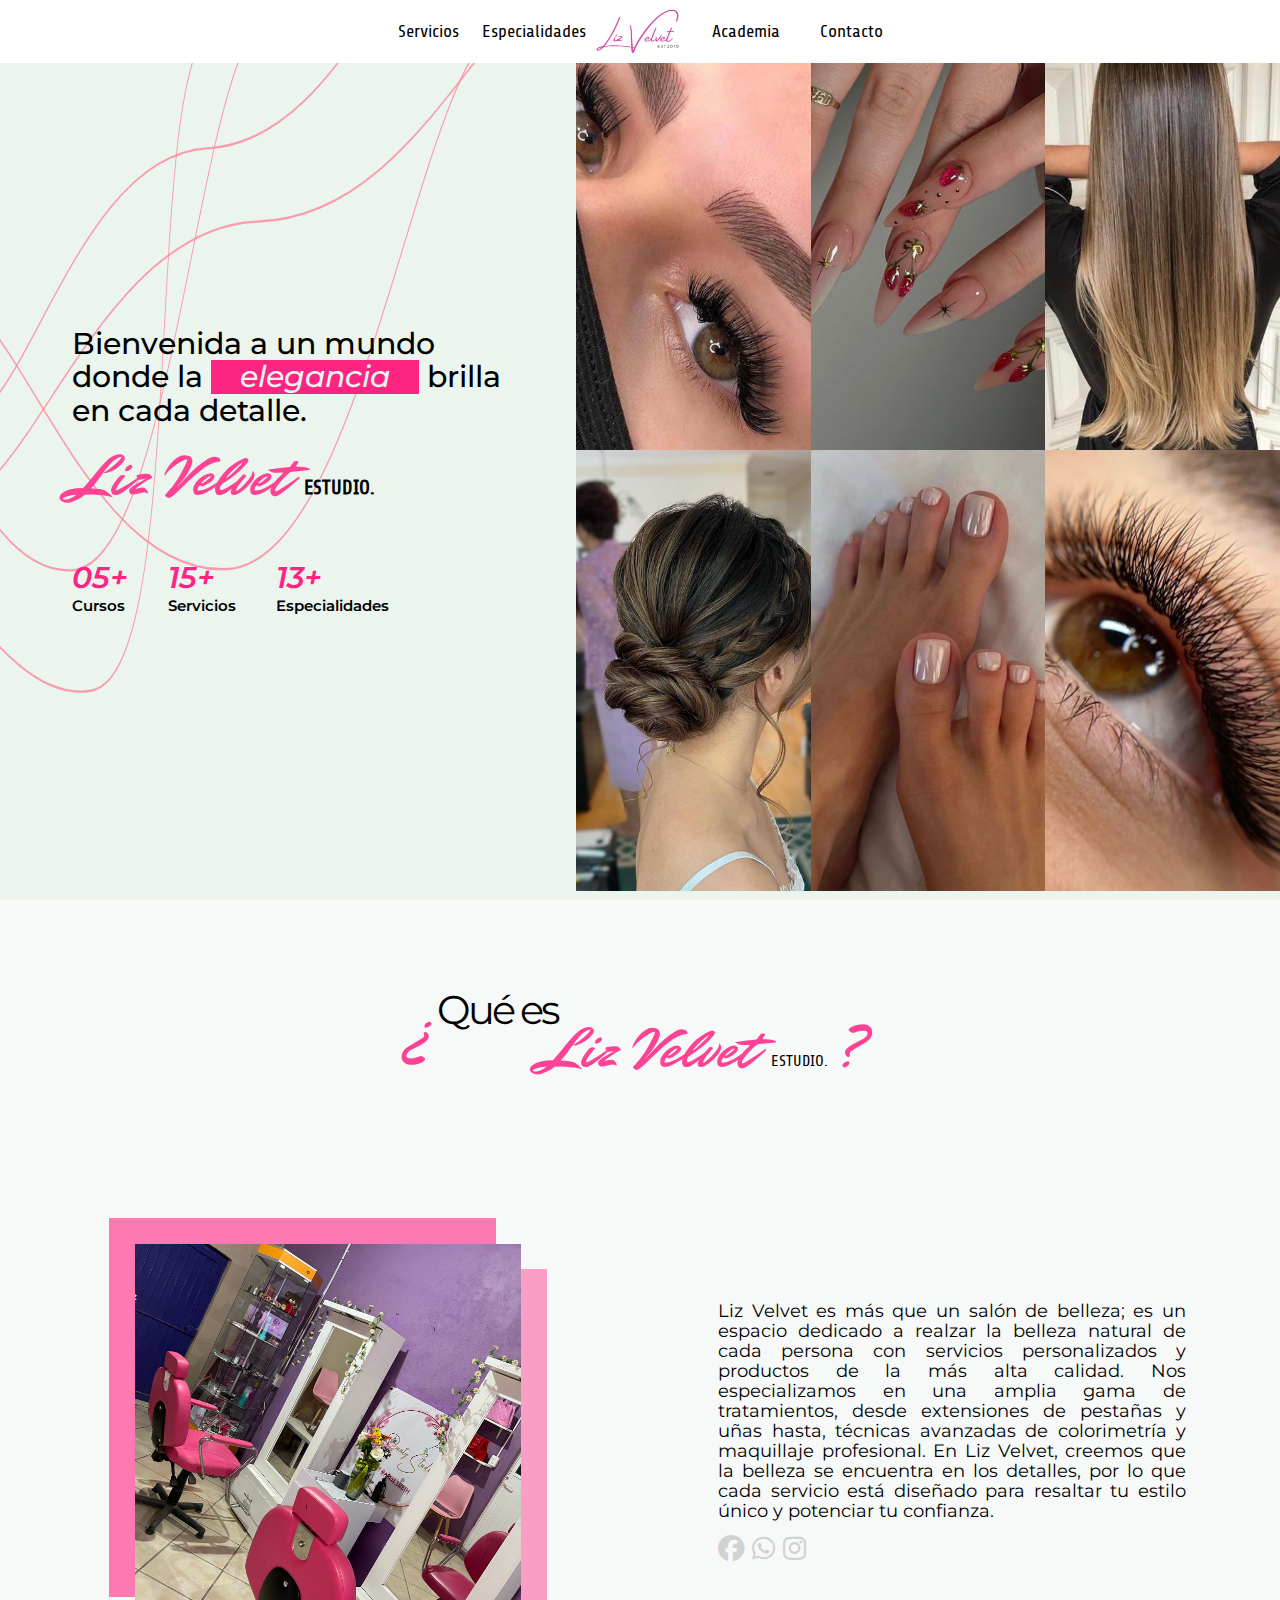
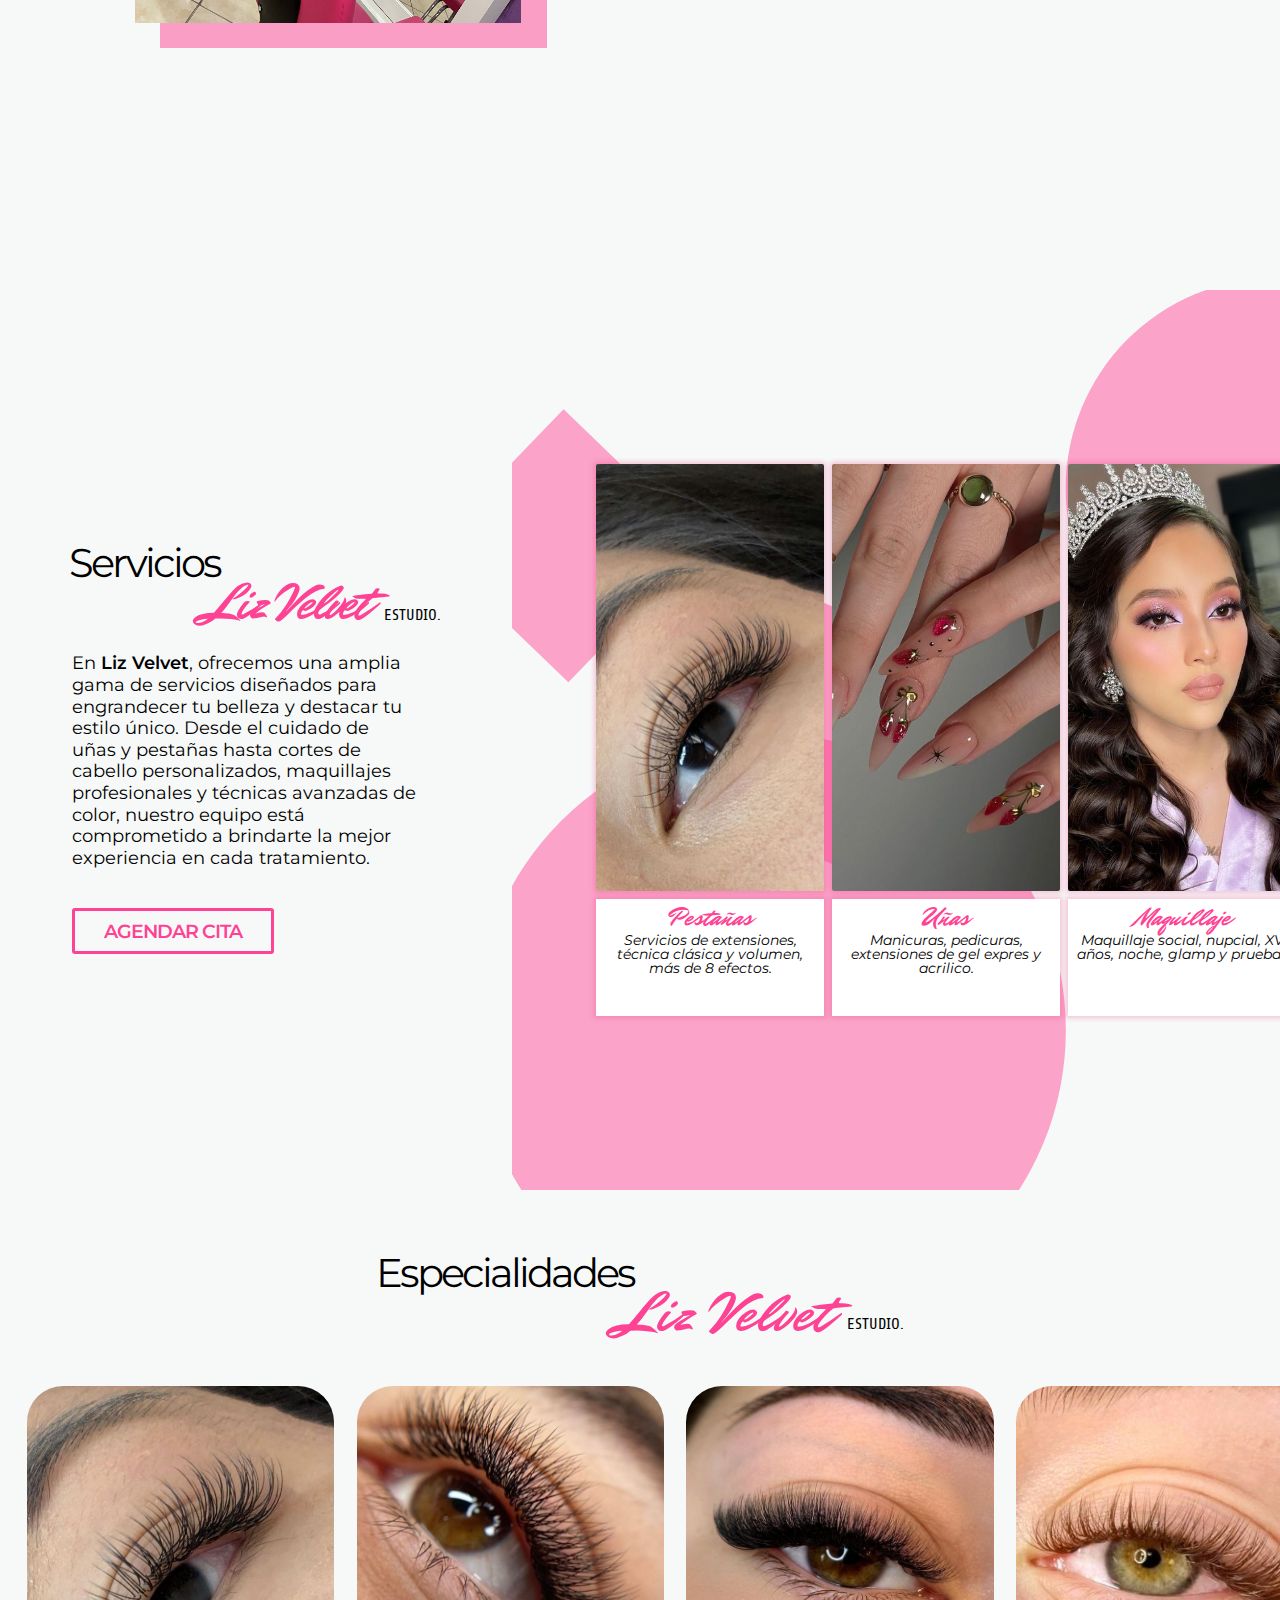
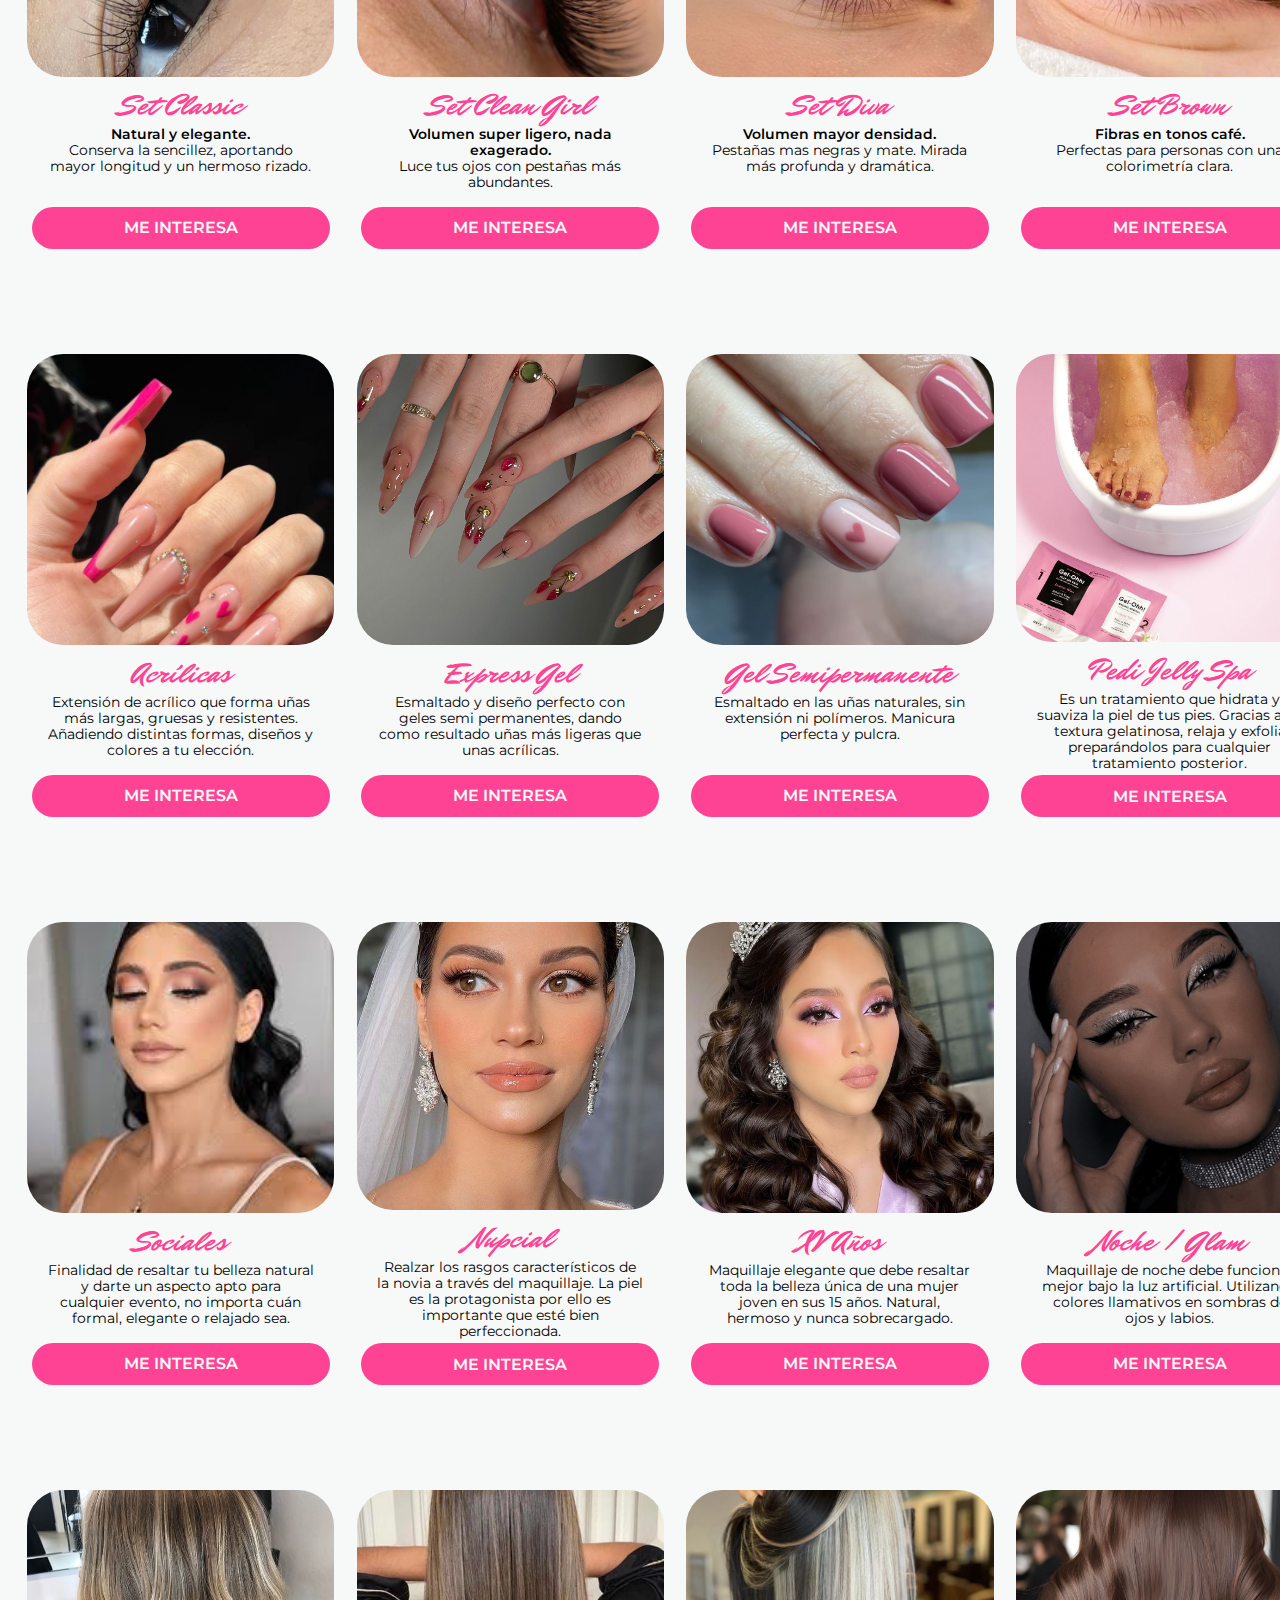
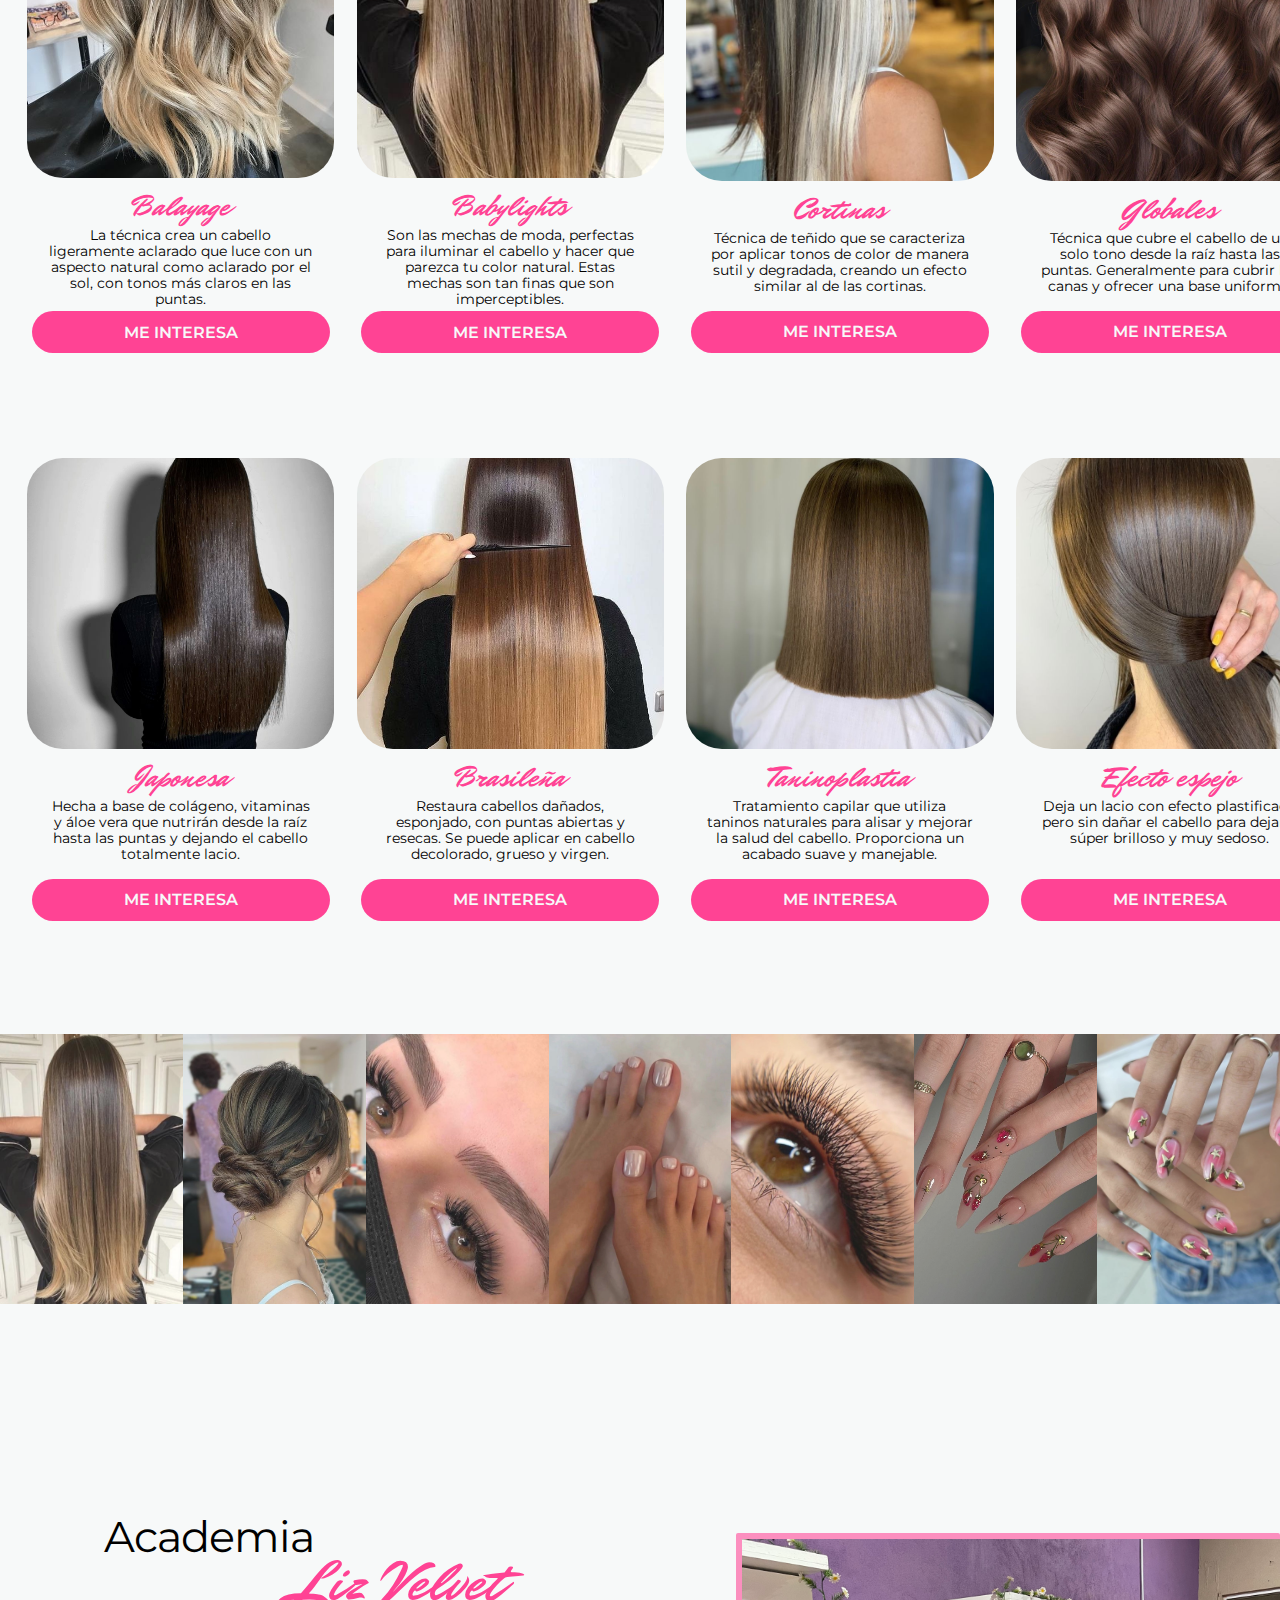
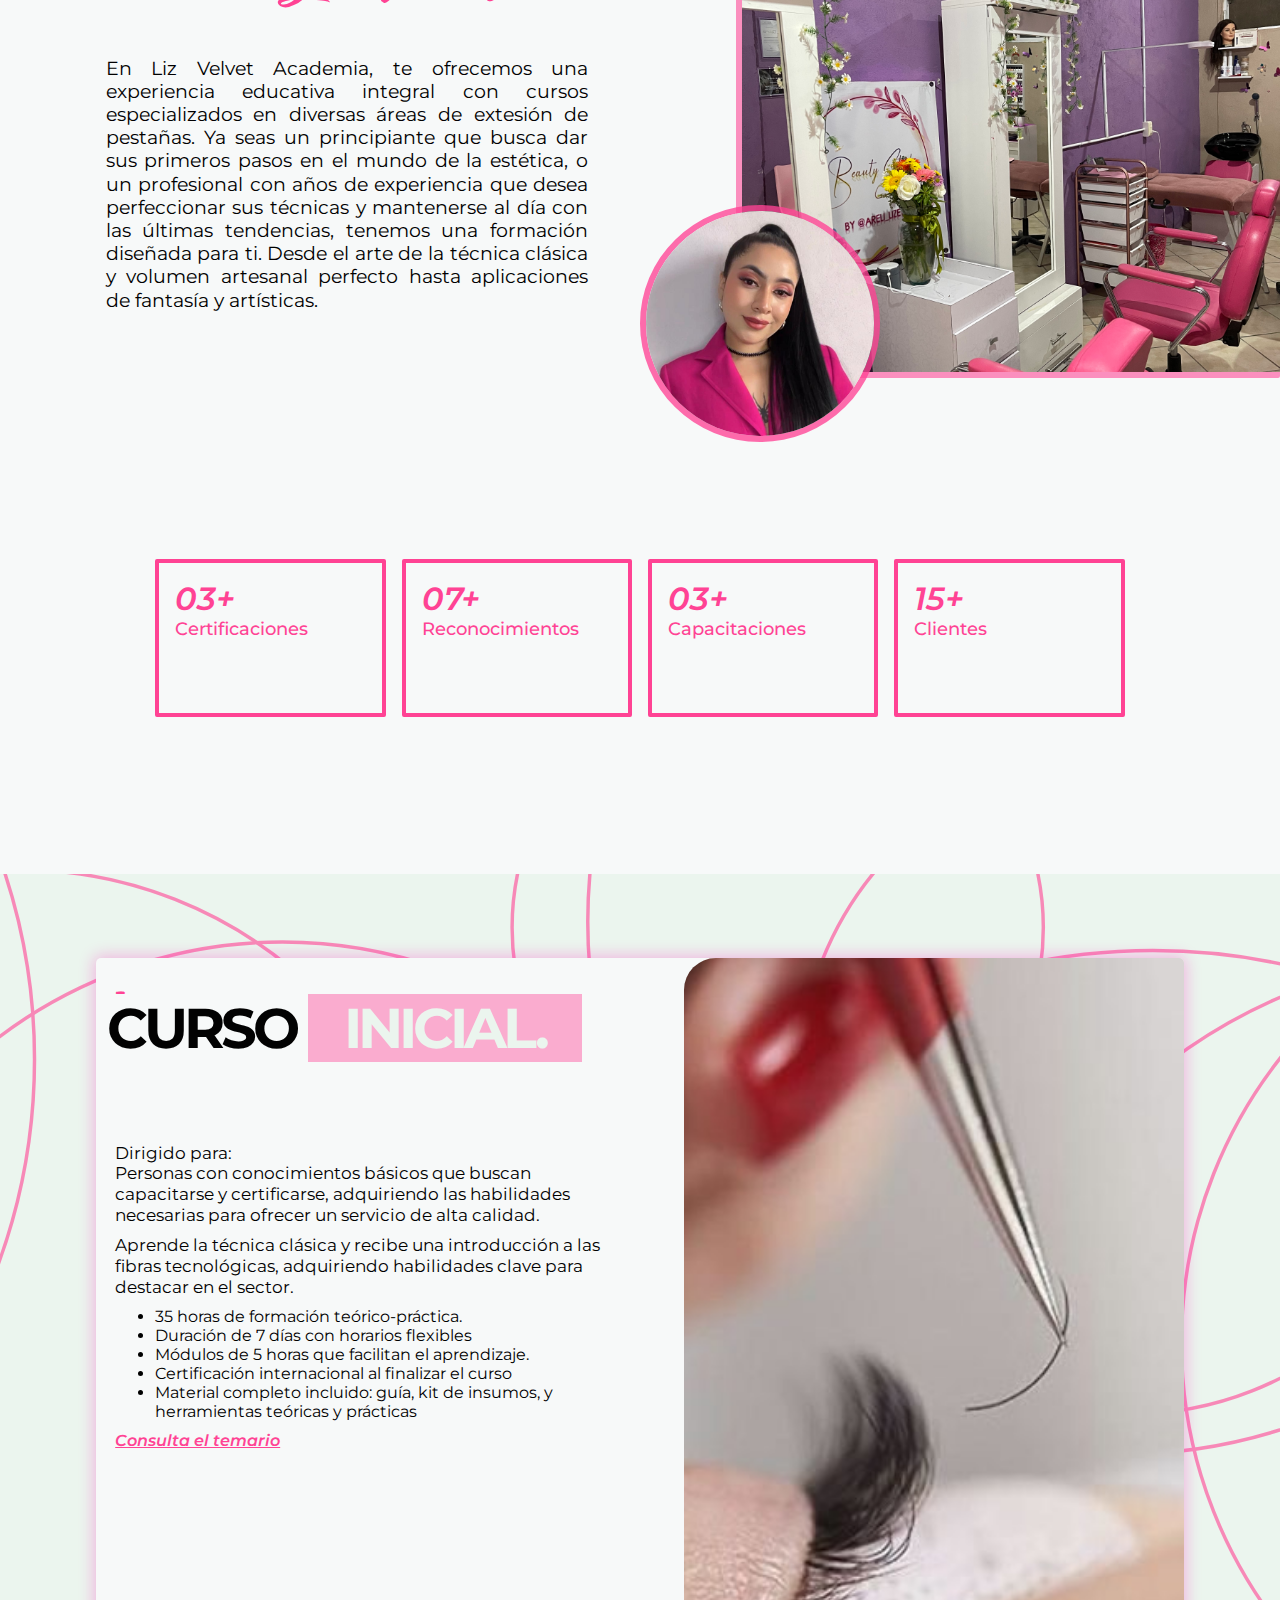
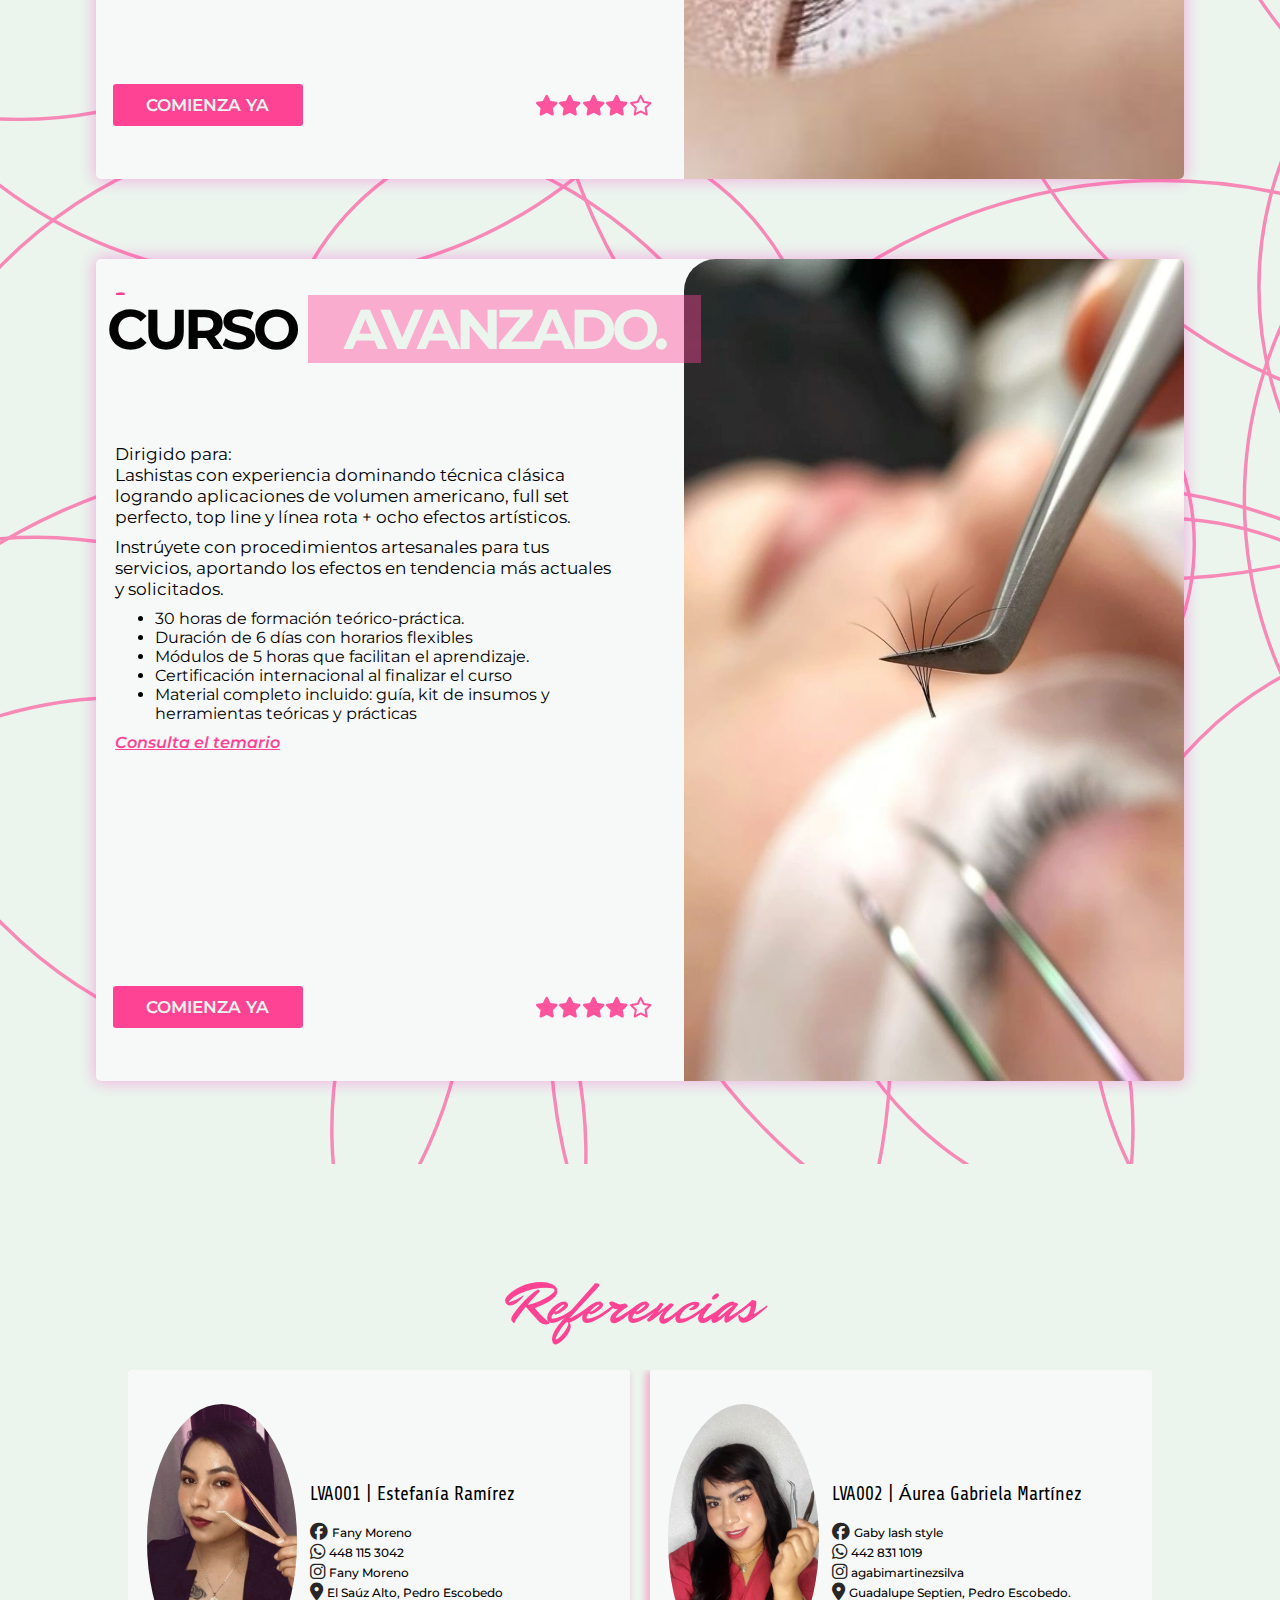
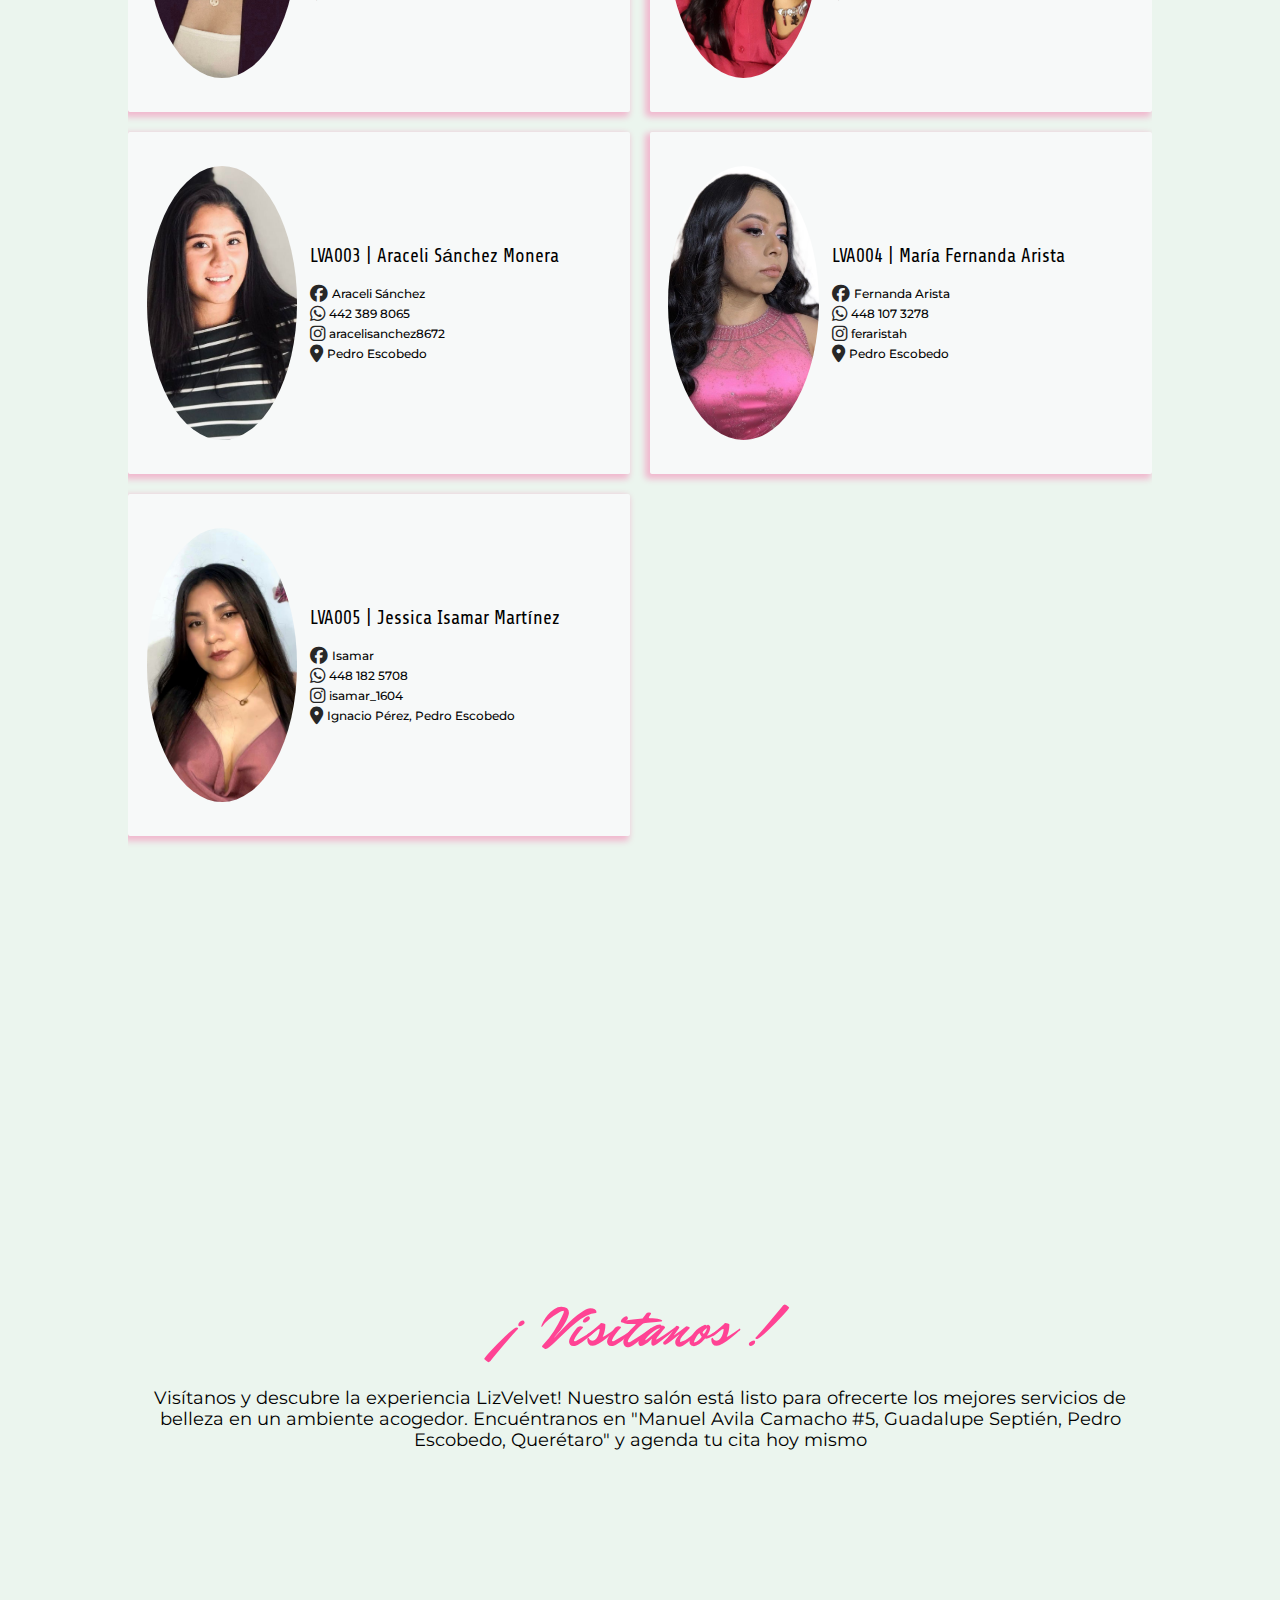
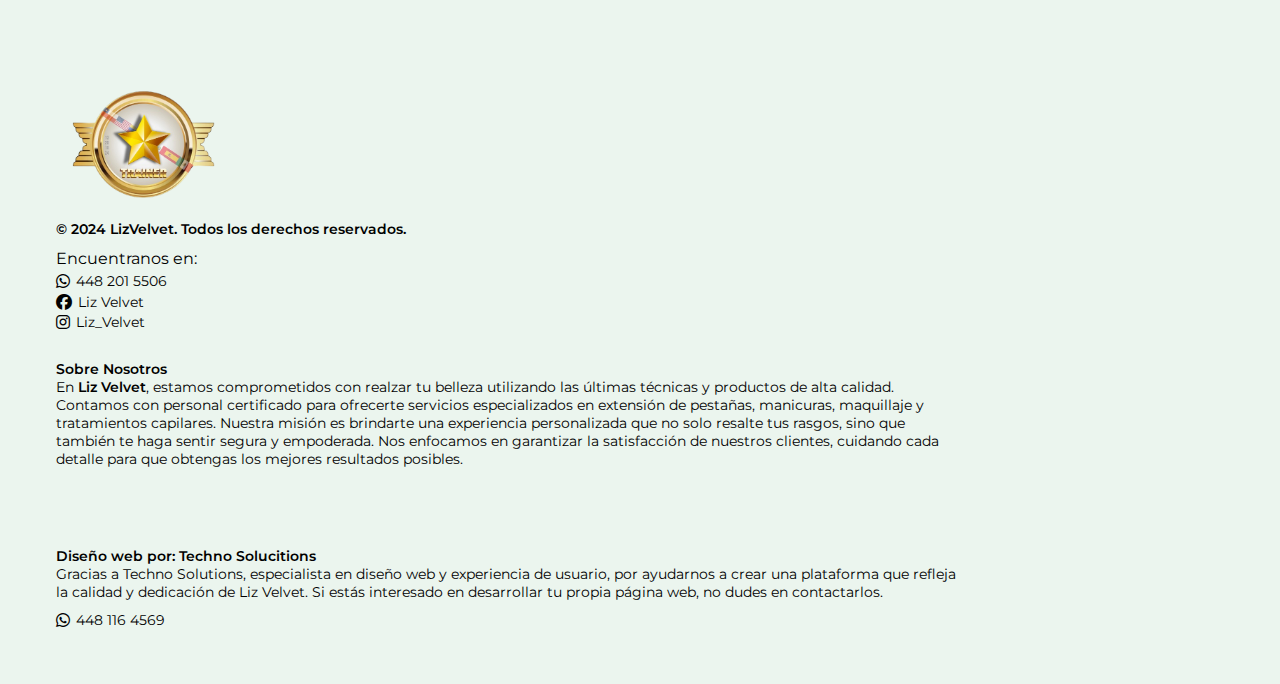
==== index1.html @ 0122f0c1 "Pagina de construcción" ====
<!DOCTYPE html>
<html lang="en">

<head>
    <meta charset="UTF-8" />
    <meta http-equiv="X-UA-Compatible" content="IE=edge" />
    <meta name="viewport" content="width=device-width, initial-scale=1.0" />

    <title>LizVelvet</title>

    <!-- Imports CSS-->
    <link rel="stylesheet" href="/styles/style.css" />
    <link rel="stylesheet" href="/styles/inicio.css" />
    <link rel="stylesheet" href="/styles/nosotros.css" />
    <link rel="stylesheet" href="/styles/services.css" />
    <link rel="stylesheet" href="/styles/especialidades.css" />
    <link rel="stylesheet" href="/styles/break.css" />
    <link rel="stylesheet" href="/styles/miademica.css" />
    <link rel="stylesheet" href="/styles/referencias.css" />
    <link rel="stylesheet" href="/styles/Visitanos.css" />
    <link rel="stylesheet" href="/styles/cursos.css" />

    <link rel="stylesheet" href="https://cdnjs.cloudflare.com/ajax/libs/font-awesome/6.2.0/css/all.min.css" />
    <script defer src="animaciones.js"></script>
</head>

<body>
    <header>
        <nav class="navegation">
            <ul class="navbar">
                <li class="link"><a href="#Servicios">Servicios</a></li>
                <li class="link"><a href="#Especialidades">Especialidades</a></li>
                <li class="">
                    <a href="#Lizvelvet"><img src="/img/general/logo.png" alt="Logotipo LizVelvet" /></a>
                </li>
                <li class="link"><a href="#Academia">Academia</a></li>
                <li class="link"><a href="#Contacto">Contacto</a></li>
            </ul>
        </nav>

        <nav id="targetMobile" class="mobile">
            <ul class="navbar-mobile">
                <li class="link-movil"><a onclick="toggleOpacityOff()" href="#Lizvelvet">Inicio</a></li>
                <li class="link-movil"><a onclick="toggleOpacityOff()" href="#Servicios">Servicios</a></li>
                <li class="link-movil"><a onclick="toggleOpacityOff()" href="#Especialidades">Especialidades</a></li>
                <li class="link-movil"><a onclick="toggleOpacityOff()" href="#Academia">Academia</a></li>
                <li class="link-movil"><a onclick="toggleOpacityOff()" href="#Contacto">Contacto</a></li>
            </ul>
        </nav>
    </header>
    <main>
        <section id="Lizvelvet" class="home">
            <div id="triggerMenuMobile" class="mobile-menu" onclick="toggleOpacity()">
                <i class="fa-solid fa-ellipsis-vertical"></i>
            </div>

            <div class="presentation">
                <div class="text arriba">
                    <h2>
                        Bienvenida a un mundo donde la
                        <div class="wordchange">elegancia</div>
                        brilla en cada detalle.
                    </h2>
                </div>
                <div class="logo medio">
                    <h1><span>Liz Velvet</span> ESTUDIO.</h 1>
                </div>
                <div class="info abajo">
                    <div class="arriba">
                        <p>05+</p>
                        Cursos
                    </div>
                    <div class="medio">
                        <p>15+</p>
                        Servicios
                    </div>
                    <div class="abajo">
                        <p>13+</p>
                        Especialidades
                    </div>
                </div>

                <img class="svghome no-select" src="/svg/curvehome.svg" />
            </div>
            <div class="collageimg">
                <div class="carr">
                    <div>
                        <img src="/img/Inicio/img3.jpg" alt="img collage" />
                    </div>
                    <div>
                        <img src="/img/Inicio/Uñas Xpress Gel.JPG" alt="img collage" />
                    </div>
                    <div>
                        <img src="/img/Inicio/Color. Babylights.JPG" alt="img collage" />
                    </div>
                    <div>
                        <img src="/img/Inicio/img2.jpg" alt="img collage" />
                    </div>
                    <div>
                        <img src="/img/Inicio/Pedicura.JPG" alt="img collage" />
                    </div>
                    <div>
                        <img src="/img/Inicio/Pestañas Set Clean G.PNG" alt="img collage" />
                    </div>
                </div>
            </div>
        </section>
        <section class="nosotros">
            <div class="title">
                <span class="question">¿</span>
                <span class="whatis">Qué es</span>
                <span class="liz">Liz Velvet</span>
                <span class="studio">ESTUDIO.</span>
                <span class="question2">?</span>
            </div>
            <div class="weinfo">
                <div class="infofoto">
                    <div class="fil">
                        <img src="/img/Inicio/IMG_6031.jpg" alt="Liz Velvet instalaciones" />
                        <div class="fil_1"></div>
                        <div class="fil_2"></div>
                    </div>
                </div>
                <div class="infodes">
                    <p>
                        Liz Velvet es más que un salón de belleza; es un espacio dedicado
                        a realzar la belleza natural de cada persona con servicios
                        personalizados y productos de la más alta calidad. Nos
                        especializamos en una amplia gama de tratamientos, desde
                        extensiones de pestañas y uñas hasta, técnicas avanzadas de
                        colorimetría y maquillaje profesional. En Liz Velvet, creemos que
                        la belleza se encuentra en los detalles, por lo que cada servicio
                        está diseñado para resaltar tu estilo único y potenciar tu
                        confianza.
                    </p>
                    <div class="redes">
                        <a target="_blank"
                            href="https://www.facebook.com/profile.php?id=100088080974062&mibextid=LQQJ4d"
                            title="Ir a perfil de Facebook"><i class="fa-brands fa-facebook"></i></a>
                        <a target="_blank" href="https://wa.me/+524482015506" title="Ir a perfil WhatsApp"><i
                                class="fa-brands fa-whatsapp"></i></a>
                        <a target="_blank"
                            href="https://www.instagram.com/liz_velvet?utm_source=ig_web_button_share_sheet&igsh=ZDNlZDc0MzIxNw=="
                            title="Ir a perfil de Instagram"><i class="fa-brands fa-instagram"></i></a>
                    </div>
                </div>
            </div>
        </section>

        <section id="Servicios" class="services">
            <div class="container-info">
                <div class="title">
                    <span class="whatis">Servicios</span>
                    <span class="liz">Liz Velvet</span>
                    <span class="studio">ESTUDIO.</span>
                </div>
                <div class="info">
                    En <span>Liz Velvet</span>, ofrecemos una amplia gama de servicios
                    diseñados para engrandecer tu belleza y destacar tu estilo único.
                    Desde el cuidado de uñas y pestañas hasta cortes de cabello
                    personalizados, maquillajes profesionales y técnicas avanzadas de
                    color, nuestro equipo está comprometido a brindarte la mejor
                    experiencia en cada tratamiento.
                </div>
                <div class="button">
                    <div id="whatsappLink"><a>AGENDAR CITA</a></div>
                </div>
            </div>
            <div class="container-carrusel">
                <div class="carousel-slider">
                    <div class="card">
                        <div class="card-img">
                            <img src="/img/servicios/Pestañas Set Classic .JPG" alt="Servicio de Pestañas" />
                        </div>
                        <div class="card-des">
                            <h2>Pestañas</h2>
                            <p>
                                Servicios de extensiones, técnica clásica y volumen, más de 8
                                efectos.
                            </p>
                        </div>
                    </div>
                    <div class="card">
                        <div class="card-img">
                            <img src="/img/servicios/Uñas Xpress Gel.JPG" alt="Servicios de Uñas" />
                        </div>
                        <div class="card-des">
                            <h2>Uñas</h2>
                            <p>
                                Manicuras, pedicuras, extensiones de gel expres y acrilico.
                            </p>
                        </div>
                    </div>
                    <div class="card">
                        <div class="card-img">
                            <img src="/img//servicios/Maquillaje XV años.JPG" alt="Servicio de Maquillaje" />
                        </div>
                        <div class="card-des">
                            <h2>Maquillaje</h2>
                            <p>
                                Maquillaje social, nupcial, XV años, noche, glamp y pruebas
                            </p>
                        </div>
                    </div>
                    <div class="card">
                        <div class="card-img">
                            <img src="/img/servicios/img23.jpg" alt="Servicio de Peinado" />
                        </div>
                        <div class="card-des">
                            <h2>Peinado</h2>
                            <p>Peinados para bodas, eventos especiales o día a día.</p>
                        </div>
                    </div>
                    <div class="card">
                        <div class="card-img">
                            <img src="/img/servicios/Color. Balayage.JPG" alt="Servicio de Colorimetria" />
                        </div>
                        <div class="card-des">
                            <h2>Colorimetria</h2>
                            <p>
                                Servicios de tintes, balayage, babylights y corrección de
                                color, etc.
                            </p>
                        </div>
                    </div>
                    <div class="card">
                        <div class="card-img">
                            <img src="/img/servicios/img25.jpg" alt="Servicio de Cortes" />
                        </div>
                        <div class="card-des">
                            <h2>Cortes</h2>
                            <p>Servicios de cortes para hombres y mujeres.</p>
                        </div>
                    </div>
                    <div class="card">
                        <div class="card-img">
                            <img src="/img/servicios/Keratina Taninoplastia.JPG" alt="Servicio de Taninoplastia" />
                        </div>
                        <div class="card-des">
                            <h2>Keratinas</h2>
                            <p>
                                Tratamientos capilares, japonesa, brasieña, efecto espejo y
                                taninoplastia.
                            </p>
                        </div>
                    </div>
                    <div class="card">
                        <div class="card-img">
                            <img src="/img/servicios/epilacion.jpeg" alt="Servicio de Epilación" />
                        </div>
                        <div class="card-des">
                            <h2>Epelicación</h2>
                            <p>
                                Cera caliente, piernas, brazos, cejas, bozo, axilas, abdomen.
                            </p>
                        </div>
                    </div>
                    <div class="card">
                        <div class="card-img">
                            <img src="/img/servicios/Maquillaje prueba.JPG" alt="Otros servicios" />
                        </div>
                        <div class="card-des">
                            <h2>Otros Servicios</h2>
                            <p>Pregunta por tu servicio sin compromiso.</p>
                        </div>
                    </div>
                    <div class="card">
                        <div class="card-img">
                            <img src="/img/servicios/Pestañas Set Classic .JPG" alt="Servicio de Pestañas" />
                        </div>
                        <div class="card-des">
                            <h2>Pestañas</h2>
                            <p>
                                Servicios de extensiones, tecnica clasica y volumen, mas de 8
                                efectos.
                            </p>
                        </div>
                    </div>
                    <div class="card">
                        <div class="card-img">
                            <img src="/img/servicios/Uñas Xpress Gel.JPG" alt="Servicios de Uñas" />
                        </div>
                        <div class="card-des">
                            <h2>Uñas</h2>
                            <p>
                                Manicuras, pedicuras, extensiones de gel expres y acrilico.
                            </p>
                        </div>
                    </div>
                    <div class="card">
                        <div class="card-img">
                            <img src="/img//servicios/Maquillaje XV años.JPG" alt="Servicio de Maquillaje" />
                        </div>
                        <div class="card-des">
                            <h2>Maquillaje</h2>
                            <p>
                                Maquillaje social, nupcial, XV años, noche, glamp y pruebas
                            </p>
                        </div>
                    </div>
                    <div class="card">
                        <div class="card-img">
                            <img src="/img/servicios/img23.jpg" alt="Servicio de Peinado" />
                        </div>
                        <div class="card-des">
                            <h2>Peinado</h2>
                            <p>Peinados para bodas, eventos especiales o día a día.</p>
                        </div>
                    </div>
                    <div class="card">
                        <div class="card-img">
                            <img src="/img/servicios/Color. Balayage.JPG" alt="Servicio de Colorimetria" />
                        </div>
                        <div class="card-des">
                            <h2>Colorimetria</h2>
                            <p>
                                Servicios de tintes, balayage, babylights y corrección de
                                color, etc.
                            </p>
                        </div>
                    </div>
                    <div class="card">
                        <div class="card-img">
                            <img src="/img/servicios/img25.jpg" alt="Servicio de Cortes" />
                        </div>
                        <div class="card-des">
                            <h2>Cortes</h2>
                            <p>Servicios de cortes para hombres y mujeres.</p>
                        </div>
                    </div>
                    <div class="card">
                        <div class="card-img">
                            <img src="/img/servicios/Keratina Taninoplastia.JPG" alt="Servicio de Taninoplastia" />
                        </div>
                        <div class="card-des">
                            <h2>Keratinas</h2>
                            <p>
                                Tratamientos capilares, japonesa, brasieña, efecto espejo y
                                taninoplastia.
                            </p>
                        </div>
                    </div>
                    <div class="card">
                        <div class="card-img">
                            <img src="/img/servicios/epilacion.jpeg" alt="Servicio de Epilación" />
                        </div>
                        <div class="card-des">
                            <h2>Epelicación</h2>
                            <p>
                                Cera caliente, piernas, brazos, cejas, bozo, axilas, abdomen.
                            </p>
                        </div>
                    </div>

                </div>
                <div class="backsvg">
                    <img src="/svg/svgservices.svg" alt="None" />
                </div>
            </div>
        </section>
        <section id="Especialidades" class="especialidades">
            <div class="title">
                <span class="whatis">Especialidades</span>
                <span class="liz">Liz Velvet</span>
                <span class="studio">ESTUDIO.</span>
            </div>
            <div class="container-especialidades no-select ">
                <div class="slider-especialidades">
                    <div class="card-especialidades cards-pestañas">
                        <div class="especialidades-img">
                            <img src="/img/especialidades/Pestañas Set Classic .JPG" alt="Set Classic">
                        </div>
                        <div class="especialidades-des">
                            <h3>Set Classic</h3>
                            <p><span>Natural y elegante.</span>Conserva la sencillez, aportando mayor longitud y un
                                hermoso rizado.
                            </p>
                        </div>
                        <div class="especialidades-btn"><a onclick="enviarMensaje('Pestañas Set Classic')">ME INTERESA</a></div>
                    </div>
                    <div class="card-especialidades cards-pestañas ">
                        <div class="especialidades-img">
                            <img src="/img/especialidades/Pestañas Set Clean G.PNG" alt="Set Clean G">
                        </div>
                        <div class="especialidades-des">
                            <h3>Set Clean Girl</h3>
                            <p><span>Volumen super ligero, nada exagerado.</span>Luce tus ojos con pestañas más
                                abundantes.
                            </p>
                        </div>
                        <div class="especialidades-btn"><a onclick="enviarMensaje('Pestañas Set Clean Girl')">ME INTERESA</a></div>
                    </div>
                    <div class="card-especialidades cards-pestañas">
                        <div class="especialidades-img">
                            <img src="/img/especialidades/Pestañas Set Diva.JPG" alt="Set Diva">
                        </div>
                        <div class="especialidades-des">
                            <h3>Set Diva</h3>
                            <p><span>Volumen mayor densidad.</span>Pestañas mas negras y mate. Mirada más profunda y
                                dramática.
                            </p>
                        </div>
                        <div class="especialidades-btn"><a onclick="enviarMensaje('Pestañas Set Diva')">ME INTERESA</a></div>
                    </div>
                    <div class="card-especialidades cards-pestañas">
                        <div class="especialidades-img">
                            <img src="/img/especialidades/setBrown.jpg" alt="Set Brown">
                        </div>
                        <div class="especialidades-des">
                            <h3>Set Brown</h3>
                            <p><span>Fibras en tonos café.</span>Perfectas para personas con una colorimetría clara.</p>
                        </p>
                        </div>
                        <div class="especialidades-btn"><a onclick="enviarMensaje('Pestañas Set Brown')">ME INTERESA</a></div>
                    </div>
                    <div class="card-especialidades cards-pestañas">
                        <div class="especialidades-img">
                            <img src="/img/especialidades/Hollywood .JPG" alt="Set Hollywood">
                        </div>
                        <div class="especialidades-des">
                            <h3>Set Hollywood</h3>
                            <p> <span>Volumen + espigas.</span>Ideal para personas más atrevidas
                                hermoso rizado.
                            </p>
                        </div>
                        <div class="especialidades-btn"><a onclick="enviarMensaje('Pestañas Set Hollywood')">ME INTERESA</a></div>
                    </div>
                    <div class="card-especialidades cards-pestañas">
                        <div class="especialidades-img">
                            <img src="/img/especialidades/Pestañas Set Ele.JPG" alt="Set Ele">
                        </div>
                        <div class="especialidades-des">
                            <h3>Set Ele</h3>
                            <p> <span>Fox eyes.</span>Curvaturas en L y M creando un efecto lifting en tu mirada.
                            </p>
                        </div>
                        <div class="especialidades-btn"><a onclick="enviarMensaje('Pestañas Set Ele')">ME INTERESA</a></div>
                    </div>
                    <div class="card-especialidades cards-pestañas">
                        <div class="especialidades-img">
                            <img src="/img/especialidades/Mega.JPG" alt="Set Mega">
                        </div>
                        <div class="especialidades-des">
                            <h3>Set Mega</h3>
                            <p><span>Buchi lashes.</span>Pestañas completamente abundantes y super extravagantes.
                            </p>
                        </div>
                        <div class="especialidades-btn"><a onclick="enviarMensaje('Pestañas Set Mega')">ME INTERESA</a></div>
                    </div>
                    <div class="card-especialidades cards-pestañas">
                        <div class="especialidades-img">
                            <img src="/img/especialidades/Ceja 6K.JPG" alt="Cejas 6K">
                        </div>
                        <div class="especialidades-des">
                            <h3>Cejas 6K</h3>
                            <p><span>Servicios en tus cejas.</span>Visagismo personalizado, Laminación, Epilación con
                                cera caliente.
                            </p>
                        </div>
                        <div class="especialidades-btn"><a onclick="enviarMensaje('Cejas 6K')">ME INTERESA</a></div>
                    </div>
                </div>
            </div>


            <div class="container-especialidades no-select">
                <div class="slider-especialidades">
                    <div class="card-especialidades cards-unas">
                        <div class="especialidades-img">
                            <img src="/img/especialidades/Uñas Acrílicas.JPG" alt="Acrilicas">
                        </div>
                        <div class="especialidades-des">
                            <h3>Acrílicas</h3>
                            <p>Extensión de acrílico que forma uñas más largas, gruesas y resistentes. Añadiendo
                                distintas formas, diseños y colores a tu elección.
                            </p>
                        </div>
                        <div class="especialidades-btn"><a onclick="enviarMensaje('Uñas Acrilicas')">ME INTERESA</a></div>
                    </div>
                    <div class="card-especialidades cards-unas">
                        <div class="especialidades-img">
                            <img src="/img/especialidades/Uñas Xpress Gel.JPG" alt="Express Gel">
                        </div>
                        <div class="especialidades-des">
                            <h3>Express Gel</h3>
                            <p>Esmaltado y diseño perfecto con geles
                                semi permanentes, dando como resultado uñas más ligeras que unas acrílicas.
                            </p>
                        </div>
                        <div class="especialidades-btn"><a onclick="enviarMensaje('Uñas Express Gel')">ME INTERESA</a></div>
                    </div>
                    <div class="card-especialidades cards-unas">
                        <div class="especialidades-img">
                            <img src="/img/especialidades/Uñas Gel Semi.JPG" alt="Gel Semipermanente">
                        </div>
                        <div class="especialidades-des">
                            <h3>Gel Semipermanente</h3>
                            <p>Esmaltado en las uñas naturales, sin extensión ni polímeros. Manicura perfecta y pulcra.
                            </p>
                        </div>
                        <div class="especialidades-btn"><a onclick="enviarMensaje('Uñas Gel Semipermanente')">ME INTERESA</a></div>
                    </div>
                    <div class="card-especialidades cards-unas">
                        <div class="especialidades-img">
                            <img src="/img/especialidades/Pedi Jelly Spa.JPG" alt="Pedi Jelly Spa">
                        </div>
                        <div class="especialidades-des">
                            <h3>Pedi Jelly Spa</h3>
                            <p>Es un tratamiento que hidrata y suaviza la piel de tus pies. Gracias a su textura
                                gelatinosa, relaja y exfolia preparándolos para cualquier tratamiento posterior.
                            </p>
                        </div>
                        <div class="especialidades-btn"><a onclick="enviarMensaje('Pedi Jelly Spa')">ME INTERESA</a></div>
                    </div>
                </div>
            </div>


            <div class="container-especialidades no-select">
                <div class="slider-especialidades">
                    <div class="card-especialidades cards-unas">
                        <div class="especialidades-img">
                            <img src="/img/especialidades/sociales.jpg" alt="Sociales">
                        </div>
                        <div class="especialidades-des">
                            <h3>Sociales</h3>
                            <p>Finalidad de resaltar tu belleza natural y darte un aspecto apto para cualquier evento,
                                no importa cuán formal, elegante o relajado sea.
                            </p>
                        </div>
                        <div class="especialidades-btn"><a onclick="enviarMensaje('Maquillaje Sociales')">ME INTERESA</a></div>
                    </div>
                    <div class="card-especialidades cards-unas">
                        <div class="especialidades-img">
                            <img src="/img/especialidades/Maquillaje Nupcial.JPG" alt="Nupcial">
                        </div>
                        <div class="especialidades-des">
                            <h3>Nupcial</h3>
                            <p>Realzar los rasgos característicos de la novia a través del maquillaje.
                                La piel es la protagonista por ello es importante que esté bien perfeccionada.
                            </p>
                        </div>
                        <div class="especialidades-btn"><a onclick="enviarMensaje('Maquillaje Nupcial')">ME INTERESA</a></div>
                    </div>
                    <div class="card-especialidades cards-unas">
                        <div class="especialidades-img">
                            <img src="/img//especialidades/Maquillaje XV años.JPG" alt="XV Años">
                        </div>
                        <div class="especialidades-des">
                            <h3>XV Años</h3>
                            <p>Maquillaje elegante que debe resaltar toda la belleza única de una mujer joven en sus 15
                                años. Natural, hermoso y nunca sobrecargado.
                            </p>
                        </div>
                        <div class="especialidades-btn"><a onclick="enviarMensaje('Maquillaje XV Años')">ME INTERESA</a></div>
                    </div>
                    <div class="card-especialidades cards-unas">
                        <div class="especialidades-img">
                            <img src="/img/especialidades/Maquillaje noche.JPG" alt="Noche Glam">
                        </div>
                        <div class="especialidades-des">
                            <h3>Noche / Glam</h3>
                            <p>
                                Maquillaje de noche debe funcionar mejor bajo la luz artificial. Utilizando colores
                                llamativos en sombras de ojos y labios.
                            </p>
                        </div>
                        <div class="especialidades-btn"><a onclick="enviarMensaje('Maquillaje Noche / Glam')">ME INTERESA</a></div>
                    </div>
                    <div class="card-especialidades cards-unas">
                        <div class="especialidades-img">
                            <img src="/img/especialidades/Maquillaje prueba.JPG" alt="Pruebas">
                        </div>
                        <div class="especialidades-des">
                            <h3>Pruebas</h3>
                            <p>
                                Encuentra lo que mejor te queda de
                                acuerdo con tu tono de piel, estructura del rostro, tipo de ojos, color del cabello, tu
                                tipo de vestido.
                            </p>
                        </div>
                        <div class="especialidades-btn"><a onclick="enviarMensaje('Un Servicio Personalizado de Maquillaje')">ME INTERESA</a></div>
                    </div>
                </div>
            </div>


            <div class="container-especialidades no-select">
                <div class="slider-especialidades">
                    <div class="card-especialidades cards-unas">
                        <div class="especialidades-img">
                            <img src="/img/especialidades/Color. Balayage.JPG" alt="Balayage">
                        </div>
                        <div class="especialidades-des">
                            <h3>Balayage</h3>
                            <p>
                                La técnica crea un cabello ligeramente aclarado que luce con un aspecto natural como
                                aclarado por el sol, con tonos más claros en las puntas.
                            </p>
                        </div>
                        <div class="especialidades-btn"><a onclick="enviarMensaje('Balayage')">ME INTERESA</a></div>
                    </div>
                    <div class="card-especialidades cards-unas">
                        <div class="especialidades-img">
                            <img src="/img/especialidades/Color. Babylights.JPG" alt="Babylights">
                        </div>
                        <div class="especialidades-des">
                            <h3>Babylights</h3>
                            <p>
                                Son las mechas de moda, perfectas para iluminar el cabello y hacer que parezca tu color
                                natural. Estas mechas son tan finas que son imperceptibles.
                            </p>
                        </div>
                        <div class="especialidades-btn"><a onclick="enviarMensaje('BabyLights')">ME INTERESA</a></div>
                    </div>
                    <div class="card-especialidades cards-unas">
                        <div class="especialidades-img">
                            <img src="/img/especialidades/Color. Cortinas.JPG" alt="Cortinas">
                        </div>
                        <div class="especialidades-des">
                            <h3>Cortinas</h3>
                            <p>
                                Técnica de teñido que se caracteriza por aplicar tonos de color de manera sutil y
                                degradada, creando un efecto similar al de las cortinas.
                            </p>
                        </div>
                        <div class="especialidades-btn"><a onclick="enviarMensaje('Cortinas')">ME INTERESA</a></div>
                    </div>
                    
                    <div class="card-especialidades cards-unas">
                        <div class="especialidades-img">
                            <img src="/img/especialidades/Color. Global.JPG" alt="Global">
                        </div>
                        <div class="especialidades-des">
                            <h3>Globales</h3>
                            <p>
                                Técnica que cubre el cabello de un solo tono desde la raíz hasta las puntas.
                                Generalmente para cubrir las canas y ofrecer una base uniforme.
                            </p>
                        </div>
                        <div class="especialidades-btn"><a onclick="enviarMensaje('Globales')">ME INTERESA</a></div>
                    </div>
                    <div class="card-especialidades cards-unas">
                        <div class="especialidades-img">
                            <img src="/img/especialidades/Color. Ombré.JPG" alt="Ombré">
                        </div>
                        <div class="especialidades-des">
                            <h3>Ombré</h3>
                            <p>
                                Degradado que empieza en las raíces y se extiende hasta las puntas,
                                volviéndose cada vez más claro, dando un efecto desvanecido.
                            </p>
                        </div>
                        <div class="especialidades-btn"><a onclick="enviarMensaje('Ombré')">ME INTERESA</a></div>
                    </div>
                    <div class="card-especialidades cards-unas">
                        <div class="especialidades-img">
                            <img src="/img/especialidades/Color. Canas.JPG" alt="Retoque de canas">
                        </div>
                        <div class="especialidades-des">
                            <h3>Retoque de canas</h3>
                            <p>
                                Retoque entre las cuatro y
                                seis semanas para que tu cabello luzca siempre increíble, eliminando tonalidades
                                indeseadas.
                            </p>
                        </div>
                        <div class="especialidades-btn"><a onclick="enviarMensaje('Retoque de Canas')">ME INTERESA</a></div>
                    </div>
                </div>
            </div>



            <div class="container-especialidades no-select">
                <div class="slider-especialidades">
                    <div class="card-especialidades cards-unas">
                        <div class="especialidades-img">
                            <img src="/img/especialidades/Keratina Japonesa.JPG" alt="Keratina japonesa">
                        </div>
                        <div class="especialidades-des">
                            <h3>Japonesa</h3>
                            <p>
                                Hecha a base de colágeno, vitaminas y áloe vera que nutrirán desde la raíz hasta las
                                puntas y dejando el cabello totalmente lacio.
                            </p>
                        </div>
                        <div class="especialidades-btn"><a onclick="enviarMensaje('Japonesa')">ME INTERESA</a></div>
                    </div>
                    <div class="card-especialidades cards-unas">
                        <div class="especialidades-img">
                            <img src="/img/especialidades/Keratina Brasileña.JPG" alt="Keratina brasieña">
                        </div>
                        <div class="especialidades-des">
                            <h3>Brasileña</h3>
                            <p>
                                Restaura cabellos dañados, esponjado, con puntas abiertas y resecas. Se puede aplicar en
                                cabello decolorado, grueso y virgen.</p>
                        </div>
                        <div class="especialidades-btn"><a onclick="enviarMensaje('Brasileña')">ME INTERESA</a></div>
                    </div>
                    <div class="card-especialidades cards-unas">
                        <div class="especialidades-img">
                            <img src="/img/especialidades/Keratina Taninoplastia.JPG" alt="Keratina Taninoplastia">
                        </div>
                        <div class="especialidades-des">
                            <h3>Taninoplastia</h3>
                            <p>
                                Tratamiento capilar que utiliza taninos naturales para alisar y mejorar la salud
                                del cabello. Proporciona un acabado suave y manejable. </p>
                        </div>
                        <div class="especialidades-btn"><a onclick="enviarMensaje('Taninoplastia')">ME INTERESA</a></div>
                    </div>
                    <div class="card-especialidades cards-unas">
                        <div class="especialidades-img">
                            <img src="/img/especialidades/Espejo.JPG" alt="Efecto Espejo">
                        </div>
                        <div class="especialidades-des">
                            <h3>Efecto espejo</h3>
                            <p>
                                Deja un lacio con efecto plastificado pero sin dañar el cabello para dejarlo súper
                                brilloso y muy sedoso.
                            </p>
                        </div>
                        <div class="especialidades-btn"><a onclick="enviarMensaje('Efecto Espejo')">ME INTERESA</a></div>
                    </div>
                </div>
            </div>


        </section>

        <section class="break-container">
            <div class="break-filtro"></div>
            <div class="break">
                <div class="container-img">
                    <img src="/img/Inicio/Color. Babylights.JPG" alt="Imagen Ilustrativa" />
                </div>
                <div class="container-img">
                    <img src="/img/Inicio/img2.jpg" alt="Imagen Ilustrativa" />
                </div>
                <div class="container-img">
                    <img src="/img/Inicio/img3.jpg" alt="Imagen Ilustrativa" />
                </div>
                <div class="container-img">
                    <img src="/img/Inicio/Pedicura.JPG" alt="Imagen Ilustrativa" />
                </div>
                <div class="container-img">
                    <img src="/img/Inicio/Pestañas Set Clean G.PNG" alt="Imagen Ilustrativa" />
                </div>
                <div class="container-img">
                    <img src="/img/Inicio/Uñas Xpress Gel.JPG" alt="Imagen Ilustrativa" />
                </div>
                <div class="container-img">
                    <img src="/img/otros/1.jpeg" alt="Imagen Ilustrativa" />
                </div>
                <div class="container-img">
                    <img src="/img/otros/4.jpeg" alt="Imagen Ilustrativa" />
                </div>
                <div class="container-img">
                    <img src="/img/otros/5.jpeg" alt="Imagen Ilustrativa" />
                </div>
                <div class="container-img">
                    <img src="/img/otros/6.jpeg" alt="Imagen Ilustrativa" />
                </div>
                <div class="container-img">
                    <img src="/img/otros/7.jpeg" alt="Imagen Ilustrativa" />
                </div>
                <div class="container-img">
                    <img src="/img/otros/8.jpeg" alt="Imagen Ilustrativa" />
                </div>
                <div class="container-img">
                    <img src="/img/otros/9.jpeg" alt="Imagen Ilustrativa" />
                </div>
                <div class="container-img">
                    <img src="/img/otros/img4.jpg" alt="Imagen Ilustrativa" />
                </div>
                <div class="container-img">
                    <img src="/img/otros/img20.jpg" alt="Imagen Ilustrativa" />
                </div>
                <div class="container-img">
                    <img src="/img/otros/img21.jpg" alt="Imagen Ilustrativa" />
                </div>
                <div class="container-img">
                    <img src="/img/otros/img22.jpg" alt="Imagen Ilustrativa" />
                </div>
                <div class="container-img">
                    <img src="/img/otros/img24.jpg" alt="Imagen Ilustrativa" />
                </div>
                <div class="container-img">
                    <img src="/img/especialidades/Ceja 6K.JPG" alt="Imagen Ilustrativa" />
                </div>
                <div class="container-img">
                    <img src="/img/especialidades/Color. Balayage.JPG" alt="Imagen Ilustrativa" />
                </div>
                <div class="container-img">
                    <img src="/img/especialidades/Color. Cortinas.JPG" alt="Imagen Ilustrativa" />
                </div>
                <div class="container-img">
                    <img src="/img/especialidades/Color. Macrolights.JPG" alt="Imagen Ilustrativa" />
                </div>
                <div class="container-img">
                    <img src="/img/especialidades/Keratina Brasileña.JPG" alt="Imagen Ilustrativa" />
                </div>
                <div class="container-img">
                    <img src="/img/especialidades/Keratina Taninoplastia.JPG" alt="Imagen Ilustrativa" />
                </div>
                <div class="container-img">
                    <img src="/img/especialidades/Maquillaje Nupcial.JPG" alt="Imagen Ilustrativa" />
                </div>
                <div class="container-img">
                    <img src="/img/especialidades/Maquillaje XV años.JPG" alt="Imagen Ilustrativa" />
                </div>
                <div class="container-img">
                    <img src="/img/especialidades/Pedicura.JPG" alt="Imagen Ilustrativa" />
                </div>
                <div class="container-img">
                    <img src="/img/especialidades/Pestañas Set Clean G.PNG" alt="Imagen Ilustrativa" />
                </div>
                <div class="container-img">
                    <img src="/img/especialidades/Pestañas Set Ele.JPG" alt="Imagen Ilustrativa" />
                </div>
                <div class="container-img">
                    <img src="/img/especialidades/Uñas Gel Semi.JPG" alt="Imagen Ilustrativa" />
                </div>
                <div class="container-img">
                    <img src="/img/especialidades/Color. Babylights.JPG" alt="Imagen Ilustrativa" />
                </div>
                <div class="container-img">
                    <img src="/img/especialidades/Color. Global.JPG" alt="Imagen Ilustrativa" />
                </div>
                <div class="container-img">
                    <img src="/img/especialidades/Color. Ombré.JPG" alt="Imagen Ilustrativa" />
                </div>
                <div class="container-img">
                    <img src="/img/especialidades/Keratina Japonesa.JPG" alt="Imagen Ilustrativa" />
                </div>
                <div class="container-img">
                    <img src="/img/especialidades/Maquillaje noche.JPG" alt="Imagen Ilustrativa" />
                </div>
                <div class="container-img">
                    <img src="/img/especialidades/Pedi Jelly Spa.JPG" alt="Imagen Ilustrativa" />
                </div>
                <div class="container-img">
                    <img src="/img/especialidades/Pestañas Set Classic .JPG" alt="Imagen Ilustrativa" />
                </div>
                <div class="container-img">
                    <img src="/img/especialidades/Pestañas Set Diva.JPG" alt="Imagen Ilustrativa" />
                </div>
                <div class="container-img">
                    <img src="/img/especialidades/Uñas Acrílicas.JPG" alt="Imagen Ilustrativa" />
                </div>
                <div class="container-img">
                    <img src="/img/especialidades/Uñas Xpress Gel.JPG" alt="Imagen Ilustrativa" />
                </div>
            </div>
        </section>

        <section id="Academia" class="miacademia">
            <div class="miacademia-info">
                <div class="title">
                    <span class="whatis">Academia</span>
                    <span class="liz">Liz Velvet</span>
                </div>
                <div class="info">
                    En Liz Velvet Academia, te ofrecemos una experiencia educativa
                    integral con cursos especializados en diversas áreas de extesión de
                    pestañas. Ya seas un principiante que busca dar sus primeros pasos
                    en el mundo de la estética, o un profesional con años de experiencia
                    que desea perfeccionar sus técnicas y mantenerse al día con las
                    últimas tendencias, tenemos una formación diseñada para ti. Desde el
                    arte de la técnica clásica y volumen artesanal perfecto hasta
                    aplicaciones de fantasía y artísticas.
                </div>
            </div>
            <div class="container-academia">
                <div class="academia-foto">
                    <div class="_foto">
                        <img src="/img/general/fotoperfil.jpeg" alt="" />
                    </div>
                    <div class="_img">
                        <img src="/img/Inicio/IMG_6037.jpg" alt="Interior negocio" />
                    </div>
                </div>
            </div>
        </section>
        <section class="informacion-academia">
            <div class="card-info">
                <span>03+</span>
                <p>Certificaciones</p>
            </div>
            <div class="card-info">
                <span>07+</span>
                <p>Reconocimientos</p>
            </div>
            <div class="card-info">
                <span>03+</span>
                <p>Capacitaciones</p>
            </div>
            <div class="card-info">
                <span>15+</span>
                <p>Clientes</p>
            </div>
        </section>


        <section class="cursos">
            <div class="curso-filtro">
                <img src="/svg/Mass Circles.svg" />
            </div>
            <div class="curso-container">
                <div class="curso-info">
                    <div class="curso-titulo">
                        <span class="curso-titulo-uno">--&nbsp&nbsp</span>
                        <span class="curso-titulo-dos">CURSO <span>&nbsp;&nbsp;&nbsp;Inicial.&nbsp;&nbsp;&nbsp;
                            </span></span>
                    </div>
                    <div class="curso-informacion">
                        <p>
                            <span>Dirigido para: <br />Personas con conocimientos
                                básicos</span>
                            que buscan capacitarse y certificarse, adquiriendo las
                            habilidades necesarias para ofrecer un servicio de alta calidad.
                        </p>
                        <p class="hiden-movil">
                            <span>Aprende la técnica clásica</span> y recibe una
                            introducción a las <span>fibras tecnológicas</span>,
                            adquiriendo habilidades clave para destacar en el sector.
                        </p>
                        <ul>
                            <li>
                                <span>35 horas de formación teórico-práctica.</span>
                            </li>
                            <li>
                                <span>Duración de 7 días</span> con horarios flexibles
                            </li>
                            <li>
                                <span>Módulos de 5 horas</span> que facilitan el
                                aprendizaje.
                            </li>
                            <li>
                                <span>Certificación internacional</span> al finalizar el
                                curso
                            </li>
                            <li>
                                <span>Material completo incluido</span>: guía, kit de
                                insumos, y herramientas teóricas y prácticas
                            </li>
                        </ul>
                        <a target="_blank" href="/img/curso/curso_inicial.pdf" class="temario">Consulta el
                            temario</a>
                    </div>
                    <div class="curso-footer">
                        <div class="curso-button" onclick="enviarMensajeCurso('Curso Inicial')">COMIENZA YA</div>
                        <div class="curso-icons">
                            <i class="fa-solid fa-star"></i>
                            <i class="fa-solid fa-star"></i>
                            <i class="fa-solid fa-star"></i>
                            <i class="fa-solid fa-star"></i>
                            <i class="fa-regular fa-star"></i>
                        </div>
                    </div>
                </div>
                <div class="cursoimg">
                    <img src="/img/curso/curso_inicial.JPG" alt="Curso inicial" />
                </div>
            </div>
            <div class="curso-container">
                <div class="curso-info">
                    <div class="curso-titulo">
                        <span class="curso-titulo-uno">--&nbsp&nbsp</span>
                        <span class="curso-titulo-dos">CURSO
                            <span>&nbsp;&nbsp;&nbsp;AVANZADO.&nbsp;&nbsp;&nbsp;</span></span>
                    </div>
                    <div class="curso-informacion">
                        <p>
                            <span>Dirigido para: <br />
                                Lashistas con experiencia dominando técnica clásica</span>
                            logrando aplicaciones de volumen americano, full set perfecto, top line y línea rota + ocho
                            efectos artísticos.
                        </p>
                        <p class="hiden-movil">
                            <span>Instrúyete con procedimientos artesanales para tus servicios</span>, aportando los
                            efectos en tendencia más actuales y solicitados.
                        </p>
                        <ul>
                            <li>
                                <span>30 horas de formación teórico-práctica.</span>
                            </li>
                            <li>
                                <span>Duración de 6 días</span> con horarios flexibles
                            </li>
                            <li>
                                <span>Módulos de 5 horas</span> que facilitan el
                                aprendizaje.
                            </li>
                            <li>
                                <span>Certificación internacional</span> al finalizar el
                                curso
                            </li>
                            <li>
                                <span>Material completo incluido</span>: guía, kit de
                                insumos y herramientas teóricas y prácticas
                            </li>
                        </ul>
                        <a target="_blank" href="/img/curso/curso_avanzado.pdf" class="temario">Consulta el
                            temario</a>
                    </div>
                    <div class="curso-footer">
                        <div class="curso-button" onclick="enviarMensajeCurso('Curso Avanzado')">COMIENZA YA</div>
                        <div class="curso-icons">
                            <i class="fa-solid fa-star"></i>
                            <i class="fa-solid fa-star"></i>
                            <i class="fa-solid fa-star"></i>
                            <i class="fa-solid fa-star"></i>
                            <i class="fa-regular fa-star"></i>
                        </div>
                    </div>
                </div>
                <div class="cursoimg">
                    <img src="/img/curso/curso_avanzado.JPG" alt="Curso Avanzado" />
                </div>
            </div>
        </section>


        <section class="referencias">
            <div class="title">
                <span class="liz">Referencias</span>
            </div>
            <div class="container-referencias">
                <div class="container-card">
                    <div class="card-img">
                        <img src="/img/referencias/fani.jpg" alt="Estefanía Ramírez" />
                    </div>
                    <div class="info-card">
                        <p class="title">LVA001 | Estefanía Ramírez</p>
                        <div class="icons">
                            <a target="_blank" href="https://www.facebook.com/fany.moreno.10236?mibextid=LQQJ4d"><i
                                    class="fa-brands fa-facebook"></i>Fany Moreno</a>
                            <a target="_blank" href="https://wa.me/+524481153042"><i
                                    class="fa-brands fa-whatsapp"></i>448 115 3042</a>
                            <a target="_blank"
                                href="https://www.instagram.com/fany.moreno.102361?igsh=N3BmYnBwc2pnbGVz"><i
                                    class="fa-brands fa-instagram"></i>Fany Moreno</a>
                            <a><i class="fa-solid fa-location-dot"></i>El Saúz Alto, Pedro Escobedo</a>
                        </div>
                    </div>
                </div>
                <div class="container-card">
                    <div class="card-img">
                        <img src="/img/referencias/gabi.jpg" alt="Áurea Gabriela Martínez" />
                    </div>
                    <div class="info-card">
                        <p class="title">LVA002 | Áurea Gabriela Martínez</p>
                        <div class="icons">
                            <a target="_blank"
                                href="https://www.facebook.com/share/YvuzQ3GyvKuxkqRp/?mibextid=LQQJ4d"><i
                                    class="fa-brands fa-facebook"></i>Gaby lash style</a>
                            <a target="_blank" href="https://wa.me/+524428311019"><i
                                    class="fa-brands fa-whatsapp"></i>442 831 1019</a>
                            <a target="_blank"
                                href="https://www.instagram.com/agabimartinezsilva?igsh=aHlwMmc4dmphemJm"><i
                                    class="fa-brands fa-instagram"></i>agabimartinezsilva</a>
                            <a><i class="fa-solid fa-location-dot"></i>Guadalupe Septien, Pedro
                                Escobedo.</a>
                        </div>
                    </div>
                </div>
                <div class="container-card">
                    <div class="card-img">
                        <img src="/img/referencias/araceli.jpg" alt="Araceli Sánchez Monera" />
                    </div>
                    <div class="info-card">
                        <p class="title">LVA003 | Araceli Sánchez Monera</p>
                        <div class="icons">
                            <a target="_blank"
                                href="https://www.facebook.com/share/VHSFscAqEw77esUq/?mibextid=LQQJ4d"><i
                                    class="fa-brands fa-facebook"></i>Araceli Sánchez </a>
                            <a target="_blank" href="https://wa.me/+524423898065"><i
                                    class="fa-brands fa-whatsapp"></i>442 389 8065</a>
                            <a target="_blank"
                                href="https://www.instagram.com/aracelisanchez8672?igsh=NGpjeXp3YmFsdGVs"><i
                                    class="fa-brands fa-instagram"></i>aracelisanchez8672</a>
                            <a><i class="fa-solid fa-location-dot"></i>Pedro Escobedo</a>
                        </div>
                    </div>
                </div>
                <div class="container-card">
                    <div class="card-img">
                        <img src="/img/referencias/fer.jpg" alt="María Fernanda Arista" />
                    </div>
                    <div class="info-card">
                        <p class="title">LVA004 | María Fernanda Arista</p>
                        <div class="icons">
                            <a target="_blank"
                                href="https://www.facebook.com/share/CqFtse3cY4sYe9Vv/?mibextid=LQQJ4d"><i
                                    class="fa-brands fa-facebook"></i>Fernanda Arista</a>
                            <a target="_blank" href="https://wa.me/+524481073278"><i
                                    class="fa-brands fa-whatsapp"></i>448 107 3278</a>
                            <a target="_blank" href="https://www.instagram.com/fastudio24?igsh=OWduamVuMmVwOG50"><i
                                    class="fa-brands fa-instagram"></i>feraristah</a>
                            <a href=""><i class="fa-solid fa-location-dot"></i>Pedro Escobedo</a>
                        </div>
                    </div>
                </div>
                <div class="container-card">
                    <div class="card-img">
                        <img src="/img/referencias/jessi.jpg" alt="Jessica Isamar Martínez" />
                    </div>
                    <div class="info-card">
                        <p class="title">LVA005 | Jessica Isamar Martínez</p>
                        <div class="icons">
                            <a target="_blank"
                                href="https://www.facebook.com/profile.php? id=61566924430565&mibextid=LQQJ4d"><i
                                    class="fa-brands fa-facebook"></i>Isamar</a>
                            <a target="_blank" href="https://wa.me/+524481825708"><i
                                    class="fa-brands fa-whatsapp"></i>448 182 5708</a>
                            <a target="_blank"
                                href="https://www.instagram.com/isamar_1604?igsh=MXBoaWxwcjB5OWQ0Yw%3D%3D&utm_source=qr"><i
                                    class="fa-brands fa-instagram"></i>isamar_1604</a>
                            <a href=""><i class="fa-solid fa-location-dot"></i>Ignacio Pérez, Pedro Escobedo</a>
                        </div>
                    </div>
                </div>
            </div>

            <div class="referencia-fil">
                <img src="/svg/Wave Line (1).svg" alt="" />
            </div>
        </section>

        <section id="Contacto" class="visitanos">
            <div class="title">
                <span class="liz">¡ Visitanos !</span>
            </div>

            <p>

                Visítanos y descubre la experiencia LizVelvet! Nuestro salón está
                listo para ofrecerte los mejores servicios de belleza en un ambiente
                acogedor. Encuéntranos en "Manuel Avila Camacho #5, Guadalupe
                Septién, Pedro Escobedo, Querétaro" y agenda tu cita hoy mismo
            </p>
            <iframe <iframe
                src="https://www.google.com/maps/embed?pb=!1m17!1m12!1m3!1d3736.514317415573!2d-100.11882392475707!3d20.526126981000424!2m3!1f0!2f0!3f0!3m2!1i1024!2i768!4f13.1!3m2!1m1!2zMjDCsDMxJzM0LjEiTiAxMDDCsDA2JzU4LjUiVw!5e0!3m2!1ses-419!2smx!4v1728231683930!5m2!1ses-419!2smx"
                style="border: 0" allowfullscreen="" loading="lazy"
                referrerpolicy="no-referrer-when-downgrade"></iframe>
        </section>
    </main>
    <footer>
        <div class="fooimg">
            <img src="/img/general/sello.png" alt="Sello">
        </div>
        <p>
            <span>© 2024 LizVelvet. Todos los derechos reservados.</span>
        </p>
        <div>
            Encuentranos en:
            <a target="_blank" href="https://wa.me/+524482015506" title="Ir a perfil WhatsApp"><i
                    class="fa-brands fa-whatsapp"></i>448 201 5506</a> <a target="_blank"
                href="https://www.facebook.com/profile.php?id=100088080974062&mibextid=LQQJ4d"
                title="Ir a perfil de Facebook"><i class="fa-brands fa-facebook"></i> Liz Velvet</a>
            <a target="_blank"
                href="https://www.instagram.com/liz_velvet?utm_source=ig_web_button_share_sheet&igsh=ZDNlZDc0MzIxNw=="
                title="Ir a perfil de Instagram"><i class="fa-brands fa-instagram"></i> Liz_Velvet</a>
        </div>
        <p>
            <br>
            <span>Sobre Nosotros</span><br>
            En <span>Liz Velvet</span>, estamos comprometidos con realzar tu belleza utilizando las últimas técnicas y
            productos de
            alta calidad. Contamos con personal certificado para ofrecerte servicios especializados en extensión de
            pestañas, manicuras, maquillaje y tratamientos capilares. Nuestra misión es brindarte una experiencia
            personalizada que no solo resalte tus rasgos, sino que también te haga sentir segura y empoderada. Nos
            enfocamos en garantizar la satisfacción de nuestros clientes, cuidando cada detalle para que obtengas los
            mejores resultados posibles.
        </p>
        <br>
        <br>
        <br>
        <p>
            <span>Diseño web por: Techno Solucitions</span><br>
            Gracias a Techno Solutions, especialista en diseño web y experiencia de usuario, por
            ayudarnos a crear una plataforma que refleja la calidad y dedicación de Liz Velvet. Si estás interesado en
            desarrollar tu propia página web, no dudes en contactarlos. <br>
        </p>
        <div>
            <a target="_blank" href="https://wa.me/+524481164569" title="Ir a perfil WhatsApp"><i
                    class="fa-brands fa-whatsapp"> </i> 448 116 4569</a>
        </div>
    </footer>

    <script src="/actionsMessage.js"></script>
</body>

</html>
---- styles/style.css ----
@import url('https://fonts.googleapis.com/css2?family=Montserrat:ital,wght@0,100..900;1,100..900&display=swap');
@import url('https://fonts.googleapis.com/css2?family=Mr+Dafoe&display=swap');
@import url('https://fonts.googleapis.com/css2?family=Moulpali&family=Mr+Dafoe&display=swap');

:root {
    --primary-color: #FF4394;
    --secondary-color: #FF2382;
    --text-color: #020202;
    --background-color: #EBF5EE;
    --background-color2: #F7F9F9;
}

html {
    font-family: 'Montserrat', sans-serif;
    scroll-behavior: smooth;
}

* {
    box-sizing: border-box;
    margin: 0;
    padding: 0;
    text-decoration: none;
}

*::selection {
    background-color: #ff43959d;
    color: var(--background-color);
}

body {
    position: relative;
    background-color: #FFFFFF;
}

.navegation {
    position: fixed;
    width: 100%;
    height: 7vh;
    background-color: #FFF;
    z-index: 150;
}


.navbar {
    display: flex;
    justify-content: center;
    align-items: center;
    height: 100%;
    list-style: none;
    gap: 0.2rem;
}
.mobile{
    position: absolute;
    opacity: 0;
}
.mobile-menu {
    position: absolute;
    opacity: 0;
}

.navbar li {
    width: 8%;
    height: 100%;
    display: flex;
    align-items: center;
    justify-content: center;
}

.navbar li a {
    position: relative;
    width: 100%;
    height: 100%;
    display: flex;
    align-items: center;
    justify-content: center;
    font-size: 1.1rem;
    color: var(--text-color);
    text-decoration: none;
    font-family: "Moulpali", sans-serif;
    font-weight: 400;
    transition: all 0.3s ease-in;
    /* Transición suave */
    overflow: hidden;
}

.navbar li a:hover {
    font-size: 1.15rem;
    color: var(--primary-color);

}

.link.active {
    font-size: 1.15rem;
    color: var(--primary-color);
}

.navbar li a img {
    width: 100%;
    height: 100%;
    object-fit: scale-down;
}


footer {
    background-color: var(--background-color);
    width: 100%;
    height: 130vh;
    border-top: solid 3px var(--primary-color);
    display: flex;
    flex-direction: column;
    align-items: start;
    justify-content: end;
    padding: 3.5rem;
    gap: 0.7rem;
}

footer .fooimg {
    width: 100%;
    display: flex;
    flex-direction: row;
    align-items: center;
    justify-content: start;
}

footer .fooimg img {
    display: inline;
    width: 15%;
    height: 8rem;
    object-fit: cover;

}

footer p {
    width: 78%;
    font-size: .90rem;
    font-weight: 400;
}

footer p span {
    font-weight: 600
}

footer div {
    display: flex;
    flex-direction: column;
    align-items: start;
    justify-content: start;
    gap: 0.3rem;
}

footer div a {
    font-size: .85rem;
    color: var(--text-color);
    display: flex;
    align-items: center;
    justify-content: center;
    gap: 0.4rem;
    transition: all 0.3s ease-in;
}

footer div a i {
    font-size: 1rem;
}

footer div a:hover {
    color: var(--primary-color);
    transform: scale(1.05) translateX(-10px);
    font-weight: 600;
}

@media screen and (max-width: 768px) {


    .navegation {
        width: 100%;
        height: 7vh;
    }

    .navbar {
        height: 100%;
        gap: 0rem;
    }

    .navbar li {
        width: 20%;
    }

    .navbar li a {
        width: 100%;
        height: 100%;
        font-size: 0.3rem;
        transition: all 0.3s ease-in;
        overflow: hidden;
    }

    .navbar li a:hover {
        font-size: 0.5rem;
        color: var(--primary-color);

    }

    .link {
        opacity: 0;
        font-size: 0rem;
        color: var(--primary-color);
    }

    .navbar li a img {
        width: 100%;
        height: 85%;
        object-fit: cover;
    }


    .mobile-menu {
        position: fixed;
        right: 1rem;
        bottom: 2.2rem;
        opacity: 1;
        z-index: 50;
        transition: all 0.3s ease-in;
        border-radius: 50%;

    }

    .mobile-menu i {
        width: 3.2rem;
        height: 3.3rem;
        display: flex;
        align-items: center;
        justify-content: center;
        border-radius: 50%;
        font-size: 1.3rem;
        background-color: var(--primary-color);
        color: var(--background-color);
        box-shadow: 0px 2px 5px 2px rgba(122, 19, 83, 0.3);
    }
    .mobile-menu:hover {
        cursor: pointer;
        transform: scale(1.1);
    }


    .mobile {
        position: absolute;
        opacity: 0;
        width: 100%;
        height: 100vh;
        background-color: #FFF;
        z-index: 1;
        display: flex;
        align-items: center;
        justify-content: center;
        transition: opacity 1s ease-in;
    }

    .mobile .navbar-mobile {
        width: 100%;
        height: 100%;
        display: flex;
        flex-direction: column;
        align-items: center;
        justify-content: center;
        list-style: none;
        gap: 0.5rem;
        text-decoration: none;
        transition: all 0.3s ease-in;
    }

    .mobile .navbar-mobile li {
        display: flex;
        align-items: center;
        justify-content: center;
        font-weight: 600;
        width: 100%;
        height: 8%;
        transition: all 0.3s ease;
    }

    .navbar-mobile li a {
        color: var(--secondary-color);
        width: 100%;
        height: 100%;
        display: flex;
        align-items: center;
        justify-content: center;
        text-transform: uppercase;
        letter-spacing: 1px;
        font-weight: 600;
        font-size: 1.3rem;
        transition: all 0.3s ease;

    }

    .navbar-mobile li:hover {
        background-color: var(--primary-color);
    }

    .navbar-mobile li:hover a {
        color: var(--background-color2);
    }


    footer {
        width: 100%;
        height: 110vh;
        padding: .5rem 1.5rem 3rem 1.5rem;
        display: flex;
        flex-direction: column;
        align-items: start;
        justify-content: end;
        gap: 0.5rem;
    }

    footer .fooimg {
        width: 100%;
        display: flex;
        flex-direction: row;
        align-items: center;
        justify-content: start;
    }

    footer .fooimg img {
        display: inline;
        width: 25%;
        height: 7rem;
        object-fit: cover;

    }

    footer p {
        width: 95%;
        font-size: .9rem;
        font-weight: 400;
    }

    footer div {

        gap: 0.15rem;
    }

    footer div a {
        font-size: .9rem;
        color: var(--text-color);
        display: flex;
        align-items: center;
        justify-content: center;
        gap: 0.4rem;
        transition: all 0.3s ease-in;
    }

    footer div a i {
        font-size: 1.1rem;
    }

    footer div a:hover {
        color: var(--primary-color);
        transform: scale(1.05) translateX(-10px);
        font-weight: 600;
    }



}


@media screen and (max-width: 480px) {



    .navegation {
        width: 100%;
        height: 7vh;
    }

    .navbar {
        height: 100%;
        gap: 0rem;
    }

    .navbar li {
        width: 20%;
    }

    .navbar li a {
        width: 100%;
        height: 100%;
        font-size: 0.3rem;
        transition: all 0.3s ease-in;
        overflow: hidden;
    }

    .navbar li a:hover {
        font-size: 0.5rem;
        color: var(--primary-color);

    }

    .link {
        opacity: 0;
        font-size: 0rem;
        color: var(--primary-color);
    }

    .navbar li a img {
        width: 100%;
        height: 85%;
        object-fit: cover;
    }


    .mobile-menu {
        position: fixed;
        right: 1rem;
        bottom: 2.2rem;
        opacity: 1;
        z-index: 50;
        transition: all 0.3s ease-in;
        border-radius: 50%;

    }

    .mobile-menu i {
        width: 3.2rem;
        height: 3.3rem;
        display: flex;
        align-items: center;
        justify-content: center;
        border-radius: 50%;
        font-size: 1.3rem;
        background-color: var(--primary-color);
        color: var(--background-color);
        box-shadow: 0px 2px 5px 2px rgba(122, 19, 83, 0.3);
    }
    .mobile-menu:hover {
        cursor: pointer;
        transform: scale(1.1);
    }


    .mobile {
        position: absolute;
        opacity: 0;
        width: 100%;
        height: 100vh;
        background-color: #FFF;
        z-index: 1;
        display: flex;
        align-items: center;
        justify-content: center;
        transition: opacity 1s ease-in;
    }

    .mobile .navbar-mobile {
        width: 100%;
        height: 100%;
        display: flex;
        flex-direction: column;
        align-items: center;
        justify-content: center;
        list-style: none;
        gap: 0.5rem;
        text-decoration: none;
        transition: all 0.3s ease-in;
    }

    .mobile .navbar-mobile li {
        display: flex;
        align-items: center;
        justify-content: center;
        font-weight: 600;
        width: 100%;
        height: 8%;
        transition: all 0.3s ease;
    }

    .navbar-mobile li a {
        color: var(--secondary-color);
        width: 100%;
        height: 100%;
        display: flex;
        align-items: center;
        justify-content: center;
        text-transform: uppercase;
        letter-spacing: 1px;
        font-weight: 600;
        font-size: 1.3rem;
        transition: all 0.3s ease;

    }

    .navbar-mobile li:hover {
        background-color: var(--primary-color);
    }

    .navbar-mobile li:hover a {
        color: var(--background-color2);
    }


    footer {
        width: 100%;
        height: 110vh;
        padding: .5rem 1.5rem 3rem 1.5rem;
        display: flex;
        flex-direction: column;
        align-items: start;
        justify-content: end;
        gap: 0.5rem;
    }

    footer .fooimg {
        width: 100%;
        display: flex;
        flex-direction: row;
        align-items: center;
        justify-content: start;
    }

    footer .fooimg img {
        display: inline;
        width: 25%;
        height: 7rem;
        object-fit: cover;

    }

    footer p {
        width: 95%;
        font-size: .85rem;
        font-weight: 400;
    }

    footer div {

        gap: 0.15rem;
    }

    footer div a {
        font-size: .8rem;
        color: var(--text-color);
        display: flex;
        align-items: center;
        justify-content: center;
        gap: 0.4rem;
        transition: all 0.3s ease-in;
    }

    footer div a i {
        font-size: 1rem;
    }

    footer div a:hover {
        color: var(--primary-color);
        transform: scale(1.05) translateX(-10px);
        font-weight: 600;
    }



}
---- styles/inicio.css ----
:root {
    --primary-color: #FF4394;
    --secondary-color: #FF2382;
    --text-color: #020202;
    --background-color: #EBF5EE;
    --background-color2: #F7F9F9;
  }

.home{
    width: 100%;
    height: 100vh;
    padding-top: 7vh;
    background-color: var(--background-color);
    display: flex;
}

.home .presentation{
    position: relative;
    width: 45%;
    height: 100%;
    display: flex;
    flex-direction: column;
    align-items: center;
    justify-content: center;
    overflow: hidden;
    gap: 0.5rem;
}

.presentation .text{
    width: 75%;
    z-index: 5;
    margin-top: 2.5rem;
}
.presentation .text h2{
    font-size: 1.9rem;
    font-weight: 500; 
    line-height: 2.1rem;
    z-index: 5;
}
.presentation .text h2 div{
    display: inline-block;
    width: 13rem;
    text-align: center;
    background-color: var(--secondary-color);
    font-weight: 500;
    font-style: italic;
    color: var(--background-color);
    cursor: pointer;
    transition: all 0.3s ease;
}
.presentation .text h2 div:hover{
    background-color: #df1c70;
}


.logo{
    width: 75%;
    color: var(--text-color);
    font-size: 0.63rem;
    font-family: "Moulpali", sans-serif;
    z-index: 5;
}

.presentation .logo span{
    color: var(--primary-color);
    font-size: 3.7rem;
    font-family: "Mr Dafoe", cursive;
    font-weight: 400;
    cursor: pointer;
    margin-right: 0.7rem;
    transition: all 0.5s ease-in;
}
.presentation .logo span:hover{
    color:  var(--secondary-color);
    font-size: 3.72rem;
}


.presentation .info{
    position: relative;
    margin-top: 1.5rem;
    width: 75%;
    height: 15%;
    padding: 0.5rem 0;
    display: flex;
    flex-direction: row;
    align-items: center;
    justify-content: start;
    gap: 2.5rem;
    z-index: 5;

}

.presentation .info div{
    cursor: pointer;
    width: auto;
    height: 100%;
    font-size: 0.95rem;
    font-weight: 600;
    transition: all 0.7s ease;
}
.presentation .info div:hover{
    transform: translateY(1rem);
}
.presentation .info div p{
    color: var(--secondary-color);
    font-weight: 600;
    font-size: 1.9rem;
    font-style: italic;
}


.presentation .svghome{
    width: 110%;
    height: 80%;
    position: absolute;
    top: 0;
    opacity: .9;
}

.home .collageimg{
    position: relative;
    width: 55%;
    height: 100%;
    overflow: hidden;
}
.home .collageimg .carr{
    margin-top: -6vh;
    width: 100%;
    height: 98vh;
    display: grid;
    grid-template-columns: 1fr 1fr 1fr;
    grid-template-rows: repeat(2, 50%);
    }

.carr div{
    width: 100%;
    height: 100%;
    overflow: hidden;
    transition: all 0.5s ease;
}

.carr div:hover{
    transform: scale(1.07);
    z-index: 5;
}
.carr div img{
    width: 100%;
    height: 100%;
    object-fit: cover;
    object-position: 40% 45%;
}

@media screen and (max-width: 768px) {
    .home{
        width: 100%;
        height: 98vh;
        padding-top: 7vh;
        flex-direction:column-reverse;
    }

    .home .presentation{
        width: 100%;
        height: 35%;
        gap: 0.5rem;
    }
    .medio {
        order: 1;
    }

    .arriba {
        order: 2;
    }

    .abajo {
        order: 3;
    }
    
    .presentation .text{
        width: 95%;
        z-index: 5;
        margin-top: 0rem;
        text-align: center;
    }

    .presentation .text h2{
        font-size: 1.1rem;
        font-weight: 500; 
        line-height: 1.25rem;
    }
    .presentation .text h2 div{
        width: 8rem;
        font-weight: 500;
    }
    .presentation .text h2 div:hover{
        background-color: #df1c70;
    }
    
    
    .logo{
        width: 100%;
        display: flex;
        align-items: center;
        justify-content: center;
        font-size: 0.6rem;
    }
    
    .presentation .logo span{
        font-size: 3.55rem;
        margin-right: 0.6rem;
    }
    .presentation .logo span:hover{
        font-size: 3.55rem;
    }
    
    
    .presentation .info{
        position: relative;
        margin-top: 1rem;
        width: 88%;
        height: auto;
        padding: 0;
        align-items: center;
        justify-content: center;
        text-align: center;
        gap: 0.3rem;    
    }
    
    .presentation .info div{
        width: 33%;
        height: 100%;
        font-size: 0.95rem;
        transition: all 0.7s ease;
    }
    .presentation .info div:hover{
        transform: translateY(0.5rem);
    }
    .presentation .info div p{
        font-weight: 600;
        font-size: 1.55rem;
        font-style: italic;
        text-align: center;
    }

    .abajo .arriba{
        order: 1;
    }
    .abajo .medio{
        order: 3;
    }
    .abajo .abajo{
        order: 2;
    }
    
    
    .presentation .svghome{
        width: 100%;
        height: 60%;
    }
    
    .home .collageimg{
        width: 100%;
        height: 65%;
    }
    .home .collageimg .carr{
        margin-top: 0vh;
        width: 100%;
        height: 100%;
        }
    
    
    .carr div:hover{
        transform: scale(1.05);
        z-index: 5;
    }

    .carr div img{
        width: 100%;
        height: 100%;
        object-fit: cover;
        object-position: 40% 50%;
    }


}
@media screen and (max-width: 480px) {
    .home{
        width: 100%;
        height: 98vh;
        padding-top: 7vh;
        flex-direction:column-reverse;
    }

    .home .presentation{
        width: 100%;
        height: 35%;
        gap: 0.5rem;
    }
    .medio {
        order: 1;
    }

    .arriba {
        order: 2;
    }

    .abajo {
        order: 3;
    }
    
    .presentation .text{
        width: 95%;
        z-index: 5;
        margin-top: 0rem;
        text-align: center;
    }

    .presentation .text h2{
        font-size: 1rem;
        font-weight: 500; 
        line-height: 1.25rem;
    }
    .presentation .text h2 div{
        width: 8rem;
        font-weight: 500;
    }
    .presentation .text h2 div:hover{
        background-color: #df1c70;
    }
    
    
    .logo{
        width: 100%;
        display: flex;
        align-items: center;
        justify-content: center;
        font-size: 0.5rem;
    }
    
    .presentation .logo span{
        font-size: 3.5rem;
        margin-right: 0.6rem;
    }
    .presentation .logo span:hover{
        font-size: 3.55rem;
    }
    
    
    .presentation .info{
        position: relative;
        margin-top: 1rem;
        width: 88%;
        height: auto;
        padding: 0;
        align-items: center;
        justify-content: center;
        text-align: center;
        gap: 0.3rem;    
    }
    
    .presentation .info div{
        width: 33%;
        height: 100%;
        font-size: 0.9rem;
        transition: all 0.7s ease;
    }
    .presentation .info div:hover{
        transform: translateY(0.5rem);
    }
    .presentation .info div p{
        font-weight: 600;
        font-size: 1.5rem;
        font-style: italic;
        text-align: center;
    }

    .abajo .arriba{
        order: 1;
    }
    .abajo .medio{
        order: 3;
    }
    .abajo .abajo{
        order: 2;
    }
    
    
    .presentation .svghome{
        width: 100%;
        height: 60%;
    }
    
    .home .collageimg{
        width: 100%;
        height: 65%;
    }
    .home .collageimg .carr{
        margin-top: 0vh;
        width: 100%;
        height: 100%;
        }
    
    
    .carr div:hover{
        transform: scale(1.05);
        z-index: 5;
    }

    .carr div img{
        width: 100%;
        height: 100%;
        object-fit: cover;
        object-position: 40% 50%;
    }


}
---- styles/nosotros.css ----
:root {
    --primary-color: #FF4394;
    --secondary-color: #FF2382;
    --text-color: #020202;
    --background-color: #EBF5EE;
    --background-color2: #F7F9F9;
  }

.nosotros{
    width: 100%;
    height: 110vh;
    background-color: var(--background-color2);
    display: flex;
    flex-direction: column;
    align-items: center;
    justify-content: start;
    padding: 4rem 1rem;
}

.nosotros .title{
    width: 100%;
    display: flex;
    height: auto;
    align-items: center;
    justify-content: center;
}
.title .question{
    color: var(--primary-color);
    font-size: 4rem;
    font-family: "Mr Dafoe", cursive;
    font-weight: 400;
}
.title .question2{
    color: var(--primary-color);
    margin-top: 2.5rem;
    font-size: 4rem;
    font-family: "Mr Dafoe", cursive;
    font-weight: 400;
}
 .title .whatis {
    margin-top: -2.5rem;
    color: #000;
    font-size: 2.5rem;
    font-weight: 400;
    letter-spacing: -3px;
 }
 .title .liz {
    margin-top: 2.5rem;
    margin-left: -1rem;
    color: var(--primary-color);
    font-size: 3.6rem;
    font-family: "Mr Dafoe", cursive;
    font-weight: 400;
    transition: all 0.3s ease-in;
 }
.title .liz:hover{
    font-size: 3.62rem;
    cursor: pointer;
    color: var(--secondary-color);
}

 .title .studio{
    margin-top: 4rem;
    margin-left: 1rem;
    color: #000;
    font-size: 1rem;
    font-family: "Moulpali", sans-serif;
    font-weight: 400;
 }

 .nosotros .weinfo{
    width: 100%;
    height: 88%;
    display: flex;
    align-items: center;
    margin-top: -2.5rem;
 }

 .weinfo .infofoto{
    width: 50%;
    height: 100%;

 }

 .infofoto .fil{
    position: relative;
    width: 100%;
    height: 100%;
    display: flex;
    align-items: center;
    justify-content: center;
 }

 .weinfo .infofoto .fil img{
    width: 62%;
    height: 50%;
    object-fit: cover;
    z-index: 5;
 }
 
 .fil .fil_1{
    position: absolute;
    width: 62%;
    height: 50%;
    margin: -3.2rem 0 0 -3.2rem;
    background-color: var(--primary-color);
    opacity: 0.7;
 } 
 .fil .fil_2{
    position: absolute;
    width: 62%;
    height: 50%;
    margin: 3.2rem -3.2rem 0 0;
    background-color: var(--primary-color);
    opacity: 0.5;
 }

.nosotros .weinfo .infodes{
    width: 50%;
    height: 100%;
    display: flex;
    flex-direction: column;
    align-items: center;
    justify-content: center;
    gap: 0.7rem;
}
.infodes p{
    width: 75%;
    text-align: justify;
    font-size: 1.1rem;
    line-height: 1.25rem;
    font-weight: 400;
}
.infodes .redes{
    width: 75%;
    display: flex;
    align-items: center;
    justify-content: start;
    padding: 0.2rem 0;
    gap: 0.5rem;
}
.redes i{
    font-size: 1.65rem;
    color: #d0d3d4;
    transition: all 0.3s ease;
}
.redes i:hover{
    transform: scale(0.9);
    color: var(--primary-color);
}


@media screen and (max-width: 768px) {

    .nosotros{
        width: 100%;
        height: 115vh;
        display: flex;
        flex-direction: column;
        align-items: center;
        justify-content: center;
        padding: 0;
    }
    
    .nosotros .title{
        width: 100%;
        height: 10%;
        display: flex;
        align-items: start;
        justify-content: center;
    }
    .title .question{
        font-size: 2.55rem;
    }
    .title .question2{
        margin-top: 1rem;
        font-size: 2.55rem;
    }
     .title .whatis {
        margin-top: 0rem;
        color: #000;
        font-size: 1.55rem;
        letter-spacing: -1px;
     }
     .title .liz {
        margin-top: 0.5rem;
        margin-left: -0.3rem;
        font-size: 2.65rem;
     }
    .title .liz:hover{
        font-size: 2.70rem;
    }
    
     .title .studio{
        margin-top: 2.15rem;
        margin-left: 0.7rem;
        color: #000;
        font-size: 0.85rem;
     }
    
     .nosotros .weinfo{
        width: 100%;
        height: 75%;
        display: flex;
        flex-direction: column-reverse;
        margin-top: 0rem;

     }
    
     .weinfo .infofoto{
        width: 100%;
        height: 50%;
     }
    
     .infofoto .fil{
        position: relative;
        width: 100%;
        height: 100%;
        display: flex;
        align-items: center;
        justify-content: center;
     }
    
     .weinfo .infofoto .fil img{
        width: 70%;
        height: 55%;
     }
     
     .fil .fil_1{
        position: absolute;
        width: 70%;
        height: 55%;
        margin: -2.8rem 0 0 -2.8rem;
        opacity: 0.7;
     } 
     .fil .fil_2{
        position: absolute;
        width: 70%;
        height: 55%;
        margin: 2.8rem -2.8rem 0 0;
        opacity: 0.5;
     }
    
    .nosotros .weinfo .infodes{
        width: 100%;
        height: 50%;
        flex-direction: column;
        align-items: center;
        justify-content: center;
        gap: 0.7rem;
    }
    .infodes p{
        width: 89%;
        text-align: center;
        font-size: 1.05rem;
        line-height: 1.25rem;
    }
    .infodes .redes{
        width: 100%;
        display: flex;
        align-items: center;
        justify-content: center;
        padding: 0.2rem 0;
        gap: 0.5rem;
    }
    .redes i{
        font-size: 1.5rem;
    }
    .redes i:hover{
        transform: scale(1.05);
    }
    

}
@media screen and (max-width: 480px) {

    .nosotros{
        width: 100%;
        height: 115vh;
        display: flex;
        flex-direction: column;
        align-items: center;
        justify-content: center;
        padding: 0;
    }
    
    .nosotros .title{
        width: 100%;
        height: 10%;
        display: flex;
        align-items: start;
        justify-content: center;
    }
    .title .question{
        font-size: 2.5rem;
    }
    .title .question2{
        margin-top: 1rem;
        font-size: 2.5rem;
    }
     .title .whatis {
        margin-top: 0rem;
        color: #000;
        font-size: 1.5rem;
        letter-spacing: -1px;
     }
     .title .liz {
        margin-top: 0.5rem;
        margin-left: -0.3rem;
        font-size: 2.6rem;
     }
    .title .liz:hover{
        font-size: 2.65rem;
    }
    
     .title .studio{
        margin-top: 2.15rem;
        margin-left: 0.7rem;
        color: #000;
        font-size: 0.8rem;
     }
    
     .nosotros .weinfo{
        width: 100%;
        height: 75%;
        display: flex;
        flex-direction: column-reverse;
        margin-top: 0rem;

     }
    
     .weinfo .infofoto{
        width: 100%;
        height: 50%;
     }
    
     .infofoto .fil{
        position: relative;
        width: 100%;
        height: 100%;
        display: flex;
        align-items: center;
        justify-content: center;
     }
    
     .weinfo .infofoto .fil img{
        width: 70%;
        height: 55%;
     }
     
     .fil .fil_1{
        position: absolute;
        width: 70%;
        height: 55%;
        margin: -2.8rem 0 0 -2.8rem;
        opacity: 0.7;
     } 
     .fil .fil_2{
        position: absolute;
        width: 70%;
        height: 55%;
        margin: 2.8rem -2.8rem 0 0;
        opacity: 0.5;
     }
    
    .nosotros .weinfo .infodes{
        width: 100%;
        height: 50%;
        flex-direction: column;
        align-items: center;
        justify-content: center;
        gap: 0.7rem;
    }
    .infodes p{
        width: 89%;
        text-align: center;
        font-size: 1rem;
        line-height: 1.25rem;
    }
    .infodes .redes{
        width: 100%;
        display: flex;
        align-items: center;
        justify-content: center;
        padding: 0.2rem 0;
        gap: 0.5rem;
    }
    .redes i{
        font-size: 1.5rem;
    }
    .redes i:hover{
        transform: scale(1.05);
    }
    

}
---- styles/services.css ----
:root {
    --primary-color: #FF4394;
    --secondary-color: #FF2382;
    --text-color: #020202;
    --background-color: #EBF5EE;
    --background-color2: #F7F9F9;
  }

.services{
    width: 100%;
    height: 100vh;
    display: flex;
    align-items: center;
    justify-content: center;
    background-color: var(--background-color2);
}
.services .container-info{
    width: 40%;
    height: 100%;
    display: flex;
    flex-direction: column;
    align-items: center;
    justify-content: center;
    gap: 0.3rem;
}
.container-info .title{
    display: flex;
    width: 73%;
    align-items: center;
    justify-content: start;
}
.services .container-info .title .liz{
    font-family: "Mr Dafoe", cursive;
    letter-spacing: -3px;
    font-size: 3.3rem;
}


.container-info .info{
    width: 72%;
    font-size: 1.1rem;
    line-height: 1.35rem;
    font-weight: 400;
    padding: 0.5rem 1.5rem 0.5rem 0;
    text-align: left;
}
.container-info .info span{
    font-weight: 600;
}
.container-info .button{
    margin-top: 1.7rem;
    width: 72%;
    display: flex;
    align-items: center;
    justify-content: start;
}
.button div{
    width: 55%;
    padding: 0.5rem;
    border: 3px solid var(--primary-color);
    transition: all 0.4s ease-in-out;
    border-radius: 3px;
    display: flex;
    align-items: center;
}

.button div a{
    width: 100%;
    font-size: 1.2rem;
    text-transform: uppercase;
    text-align: center;
    color: var(--primary-color);
    font-weight: 600;
    letter-spacing: -1px;
    transition: all 0.4s ease-in-out;

}

.button div:hover{
    cursor: pointer;
    transform: scaleX(1.01) translateY(0.6rem);
    border: 3px solid var(--secondary-color);
    background-color: var(--secondary-color);
}
.button div:hover a{
    color: var(--background-color);

}


.services .container-carrusel{
    position: relative;
    width: 60%;
    height: 100%;
    display: flex;
    align-items: center;
    justify-content: end;
    gap: .7rem;
    overflow: hidden;
}

.services .container-carrusel .backsvg{
    position: absolute;
    width: 100%;
    height: 100%;
}

.backsvg img{
    width: 100%;
    height: 100%;
    object-fit: cover;
    opacity: 0.95;
}

/* Slider que contendrá las tarjetas */
.carousel-slider {
    width: 89%;
    height: 65%;
    display: flex;
    gap: 0.5rem;
    transition: transform 3s linear;   /* Animación suave al deslizar */
    z-index: 5;
  }

  /* Tarjetas individuales */
.card {
    min-width: calc(100% / 3);         /* Cada tarjeta ocupa un tercio del contenedor */
    height: 100%;                      /* Tarjetas de altura completa */
    display: flex;
    flex-direction: column;
    justify-content: center;
    gap: 0.5rem;
    transition: all 0.5s ease-in-out;
}
.card:hover{
    transform: translateY(1.5rem) scale(1.02);
    gap: 0.25rem;
    cursor: pointer;
}

.card .card-img{
    width: 100%;
    height: 73%;
    box-shadow: 0px 0px 5px 2px rgba(233, 71, 130, 0.3);
    border-radius: 2px;
}
.card:hover .card-img{
    box-shadow: 0px 0px 5px 2px rgba(233, 71, 130, 0.3);
}

.card .card-img img{
    width: 100%;
    height: 100%;
    object-fit: cover;
    border-radius: 2px;
}
.card .card-des{
    background-color: #ffffff;
    width: 100%;
    height: 20%;
    box-shadow: 0px 0px 5px 2px rgba(233, 71, 130, 0.3);
    display: flex;
    flex-direction: column;
    align-items: center;
    justify-content: start;
    gap: -.5rem;
    padding: 0;
}

.card:hover .card-des{
    box-shadow: 0px 0px 5px 2px rgba(233, 71, 130, 0.3);
}

.card .card-des h2{
    color: var(--primary-color);
    font-size: 1.65rem;
    font-family: "Mr Dafoe", cursive;
    font-weight: 500;
    transition: all .3s ease-in

}

.card .card-des p{
    padding: 0 0.5rem;
    line-height: .85rem;
    text-align: center;
    font-size: 0.85rem;
    font-style: italic;
    font-weight: 400;
    transition: all .3s ease-in;
    margin-top: -.1rem;
}

.card:hover .card-des h2{
    font-size: 1.73rem;
}

.card:hover .card-des p{
    font-weight: 500;
}

@media screen and (max-width: 768px) {

    .services{
        width: 100%;
        height: 135vh;
        flex-direction: column;
        background-color: var(--background-color2);
    }

    .services .container-info{
        width: 100%;
        height: 47%;
        gap: 0.6rem;
    }
    .container-info .title{
        width: 95%;
        justify-content: center;
        padding: 0;
    }

    .container-info .title .whatis{
        margin-left: -.8rem;
    }

    .container-info .title .liz{
        margin-top: 3rem;
        margin-left: -.8rem;
    }
    .container-info .title .studio{
        margin-top: 4.6rem;

    }

    .container-info .info{
        width: 80%;
        font-size: 1.05rem;
        line-height: 1.28rem;
        padding: 1.1rem 0;
        text-align: left;
    }
    .container-info .info span{
        font-weight: 500;
    }
    .container-info .button{
        margin-top: 1rem;
        width: 80%;
    }
    .button div{
        width: 55%;
        padding: 0.6rem;
        border: 2px solid var(--primary-color);
    }
    
    .button div a{
        width: 100%;
        font-size: 1.1rem;
        font-weight: 500;
        letter-spacing: 1px;
    
    }
    
    .button div:hover{
        cursor: pointer;
        transform: scaleX(1.01) translateY(0.3rem);
    }
    .button div:hover a{
        color: var(--background-color);
    }
    
    
    .services .container-carrusel{
        position: relative;
        width: 100%;
        height: 53%;
        display: flex;
        align-items: center;
        justify-content: center;
        gap: .7rem;
    }
    
    .services .container-carrusel .backsvg{
        position: absolute;
        width: 100%;
        height: 100%;
    }
    
    .backsvg img{
        width: 100%;
        height: 100%;
        object-fit: cover;
        opacity: 0.7;
    }
    
    /* Slider que contendrá las tarjetas */
    .carousel-slider {
        display: flex;
        align-items: center;
        justify-content: start;
        margin-left: 1.8rem;
        width: 65%;
        height: 90%;
        gap: 0.3rem;
      }
      .carousel-slider {
        transition: transform 6.5s linear;   /* Animación suave al deslizar */
      }
    
      /* Tarjetas individuales */
    .card {
        min-width: 78%;         /* Cada tarjeta ocupa un tercio del contenedor */
        height: 100%;                      /* Tarjetas de altura completa */
        flex-direction: column;
        align-items: center;
        justify-content: center;
        gap: 0.3rem;
    }
    .card:hover{
        transform: translateY(-1.15rem) scale(1.01);
        gap: 0.25rem;
    }
    
    .card .card-img{
        width: 100%;
        height: 80%;
        border-radius: 2px;
    }

    .card .card-img img{
        width: 100%;
        height: 100%;
    }
    .card .card-des{
        width: 100%;
        height: 20%;
        padding: 0rem 0;
        align-items: center;
        justify-content: center;
        gap: 0.3rem;
    }
    
    .card .card-des h2{
        font-size: 1.7rem;
    
    }
    
    .card .card-des p{
        padding: 0 0.5rem;
        line-height: .95rem;
        font-size: 0.85rem;
        transition: all .3s ease;

    }
    
    .card:hover .card-des h2{
        font-size: 1.75rem;
        transition: all .3s ease-in;

    }
    .card:hover .card-des p{
        font-weight: 400;
        transition: all .3s ease-in;

    }
    
    
}

@media screen and (max-width: 480px) {

    .services{
        width: 100%;
        height: 135vh;
        flex-direction: column;
        background-color: var(--background-color2);
    }

    .services .container-info{
        width: 100%;
        height: 47%;
        gap: 0.6rem;
    }
    .container-info .title{
        width: 95%;
        justify-content: center;
        padding: 0;
    }

    .container-info .title .whatis{
        margin-left: -.8rem;
    }

    .container-info .title .liz{
        margin-top: 3rem;
        margin-left: -.8rem;
    }
    .container-info .title .studio{
        margin-top: 4.6rem;

    }

    .container-info .info{
        width: 80%;
        font-size: 1.05rem;
        line-height: 1.28rem;
        padding: 1.1rem 0;
        text-align: left;
    }
    .container-info .info span{
        font-weight: 500;
    }
    .container-info .button{
        margin-top: 1rem;
        width: 81%;
    }
    .button div{
        width: 55%;
        padding: 0.6rem;
        border: 2px solid var(--primary-color);
    }
    
    .button div a{
        width: 100%;
        font-size: 1.1rem;
        font-weight: 500;
        letter-spacing: 1px;
    
    }
    
    .button div:hover{
        cursor: pointer;
        transform: scaleX(1.01) translateY(0.3rem);
    }
    .button div:hover a{
        color: var(--background-color);
    }
    
    
    .services .container-carrusel{
        position: relative;
        width: 100%;
        height: 53%;
        display: flex;
        align-items: center;
        justify-content: center;
        gap: .7rem;
    }
    
    .services .container-carrusel .backsvg{
        position: absolute;
        width: 100%;
        height: 100%;
    }
    
    .backsvg img{
        width: 100%;
        height: 100%;
        object-fit: cover;
        opacity: 0.7;
    }
    
    /* Slider que contendrá las tarjetas */
    .carousel-slider {
        display: flex;
        align-items: center;
        justify-content: start;
        margin-left: 1.8rem;
        width: 95%;
        height: 90%;
        gap: 0.3rem;
      }
      .carousel-slider {
        transition: transform 6.5s linear;   /* Animación suave al deslizar */
      }
    
      /* Tarjetas individuales */
    .card {
        min-width: 78%;         /* Cada tarjeta ocupa un tercio del contenedor */
        height: 100%;                      /* Tarjetas de altura completa */
        flex-direction: column;
        align-items: center;
        justify-content: center;
        gap: 0.3rem;
    }
    .card:hover{
        transform: translateY(-1.15rem) scale(1.01);
        gap: 0.25rem;
    }
    
    .card .card-img{
        width: 100%;
        height: 80%;
        border-radius: 2px;
    }

    .card .card-img img{
        width: 100%;
        height: 100%;
    }
    .card .card-des{
        width: 100%;
        height: 20%;
        padding: 0rem 0;
        align-items: center;
        justify-content: center;
        gap: 0.3rem;
    }
    
    .card .card-des h2{
        font-size: 1.7rem;
    
    }
    
    .card .card-des p{
        padding: 0 0.5rem;
        line-height: .95rem;
        font-size: 0.85rem;
        transition: all .3s ease;

    }
    
    .card:hover .card-des h2{
        font-size: 1.75rem;
        transition: all .3s ease-in;

    }
    .card:hover .card-des p{
        font-weight: 400;
        transition: all .3s ease-in;

    }
    
    
}
---- styles/especialidades.css ----
:root {
  --primary-color: #FF4394;
  --secondary-color: #FF2382;
  --text-color: #020202;
  --background-color: #EBF5EE;
  --background-color2: #F7F9F9;
}


.especialidades {
  position: relative;
  width: 100%;
  height: auto;
  background-color: var(--background-color2);
  overflow: hidden;
  display: flex;
  flex-direction: column;
  align-items: center;
  justify-content: start;
  padding: 2.5rem 0rem;
  gap: 1.5rem;
}

.especialidades .title {
  width: 100%;
  display: flex;
  align-items: center;
  justify-content: center;
}

.especialidades .title .liz {
  margin-top: 2.7rem;
  margin-left: -1rem;
}

.especialidades .container-especialidades {
  width: 100%;
  display: flex;
  flex-direction: column;
  align-items: start;
  justify-content: center;
  padding: 0.5rem 0 0.5rem 1.5rem;
  scroll-behavior: smooth;
  overflow: hidden;
  scroll-behavior: smooth;
  margin-bottom: 4rem;
}

.no-select {
  user-select: none;
  /* En la mayoría de los navegadores */
  -webkit-user-select: none;
  /* Soporte para navegadores basados en WebKit (Chrome, Safari) */
  -moz-user-select: none;
  /* Soporte para Firefox */
  -ms-user-select: none;
  /* Soporte para Internet Explorer/Edge */
}


.container-especialidades .slider-especialidades {
  display: flex;
  gap: 1rem;
  cursor: grab;
}

.slider-especialidades .card-especialidades {
  height: 29rem;
  display: flex;
  flex-direction: column;
  align-items: center;
  justify-content: center;
  gap: 0.5rem;
}

.cards-pestañas {
  width: 19.6rem;
}

.cards-unas {
  width: 19.6rem;
}

.card-especialidades .especialidades-img {
  width: 98%;
  height: 65%;
  display: flex;
  align-items: center;
  justify-content: center;
  overflow: hidden;
  border-radius: 36px;
}

.especialidades-img img {
  width: 100%;
  height: 100%;
  object-fit: cover;
  overflow: hidden;

}

.especialidades-img img:hover {
  cursor: pointer;
  pointer-events: none;

}

.card-especialidades .especialidades-des {
  width: 100%;
  height: 25%;
  display: flex;
  flex-direction: column;
  align-items: center;
  justify-content: start;
}

.especialidades-des h3 {
  width: 100%;
  text-align: center;
  font-family: "Mr Dafoe", cursive;
  font-size: 1.85rem;
  font-weight: 500;
  color: var(--primary-color);
}

.especialidades-des p {
  width: 85%;
  text-align: center;
  font-size: 0.85rem;
  line-height: 1rem;
}

.especialidades-des p span {
  font-weight: 600;
  display: block;
}

.card-especialidades .especialidades-btn {
  width: 100%;
  height: 10%;
  display: flex;
  align-items: center;
  justify-content: center;
}

.card-especialidades .especialidades-btn a {
  width: 95%;
  height: 95%;
  background-color: var(--primary-color);
  border-radius: 36px;
  display: flex;
  align-items: center;
  justify-content: center;
  font-size: 1rem;
  font-weight: 600;
  color: var(--background-color2);
  transition: all 0.3s ease-in
}

.card-especialidades .especialidades-btn a:hover {
  border: solid 3px var(--secondary-color);
  background-color: var(--background-color);
  color: var(--secondary-color);
  cursor: pointer;
  transform: translateY(-3px);
}




.especialidades .especialidades-fil {
  position: absolute;
  width: 100%;
  height: 100%;
  left: 0;
  bottom: 0;
}

.especialidades-fil img {
  width: 100%;
  height: 100%;
  object-fit: cover;
  opacity: 0.3;
  z-index: -5;
}

@media screen and (max-width: 768px) {


  .especialidades {
    height: auto;
    padding: 0rem 0rem;
    gap: 1.5rem;
    align-items: center;
    justify-content: center;
  }


  .especialidades .title .liz {
    margin-top: 2.7rem;
    margin-left: -1rem;
  }
  .especialidades .title .studio{
    margin-top: 3.6rem;
  }

  .especialidades .container-especialidades {
    padding: 0.5rem 0 0.5rem 1.5rem;
    margin-bottom: 1rem;
    overflow: auto;
  }


  .slider-especialidades .card-especialidades {
    height: 28rem;
    gap: 0.5rem;
  }

  .cards-pestañas {
    width: 20rem;
  }

  .cards-unas {
    width: 25rem;
  }
  .especialidades-des{
    gap: 0.2rem;
  }

  .especialidades-des p {
    width: 88%;
    text-align: center;
    font-size: 1rem;
    line-height: 1.05rem;
  }
}

@media screen and (max-width: 480px) {


  .especialidades {
    height: auto;
    padding: 0rem 0rem;
    gap: 1.5rem;
    align-items: center;
    justify-content: center;
  }


  .especialidades .title .liz {
    margin-top: 2.7rem;
    margin-left: -1rem;
  }
  .especialidades .title .studio{
    margin-top: 3.6rem;
  }

  .especialidades .container-especialidades {
    padding: 0.5rem 0 0.5rem 1.5rem;
    margin-bottom: 1rem;
    overflow: auto;
  }


  .slider-especialidades .card-especialidades {
    height: 33rem;
    gap: 0.5rem;
  }

  .cards-pestañas {
    width: 20rem;
  }

  .cards-unas {
    width: 20rem;
  }

  .especialidades-des p {
    width: 88%;
    text-align: center;
    font-size: 1rem;
    line-height: 1.05rem;
  }
}
---- styles/break.css ----
:root {
    --primary-color: #FF4394;
    --secondary-color: #FF2382;
    --text-color: #020202;
    --background-color: #EBF5EE;
    --background-color2: #F7F9F9;
  }

.break-container{
    position: relative;
    width: 100%;
    height: 30vh;
    background-color: var(--primary-color);
    overflow: hidden;
}
.break-container .break-filtro{
    background-color: rgba(255, 255, 255, 0.1);
    width: 100%;
    height: 100%;
    position: absolute;
    z-index: 2;
}

.break{
    width: 100%;
    height: 100%;
    display: flex;
    align-items: center;
    justify-content: start;
    transition: transform 3s linear;   /* Animación suave al deslizar */
}
.break .container-img{
    position: relative;
    min-width: calc(100% / 7);         /* Cada tarjeta ocupa un tercio del contenedor */
    height: 100%;
    display: flex;
}
.container-img img{
    position: relative;
    width: 100%;
    height: 100%;
    object-fit: cover;
}


@media screen and (max-width: 768px) {
    
    .break-container{
        width: 100%;
        height: 40vh;
    }
    .break-container .break-filtro{
        width: 100%;
        height: 100%;
    }
    
    .break{
        width: 100%;
        height: 100%;
        display: flex;
        align-items: start;
        justify-content: start;
    }
    .break .container-img{
        min-width: calc(100% / 2);         /* Cada tarjeta ocupa un tercio del contenedor */
    }
    .container-img img{
        width: 100%;
        height: 100%;
    }
}

@media screen and (max-width: 480px) {
    
    .break-container{
        width: 100%;
        height: 37vh;
    }
    .break-container .break-filtro{
        width: 100%;
        height: 100%;
    }
    
    .break{
        width: 100%;
        height: 100%;
        display: flex;
        align-items: start;
        justify-content: start;
    }
    .break .container-img{
        min-width: calc(100% / 2);         /* Cada tarjeta ocupa un tercio del contenedor */
    }
    .container-img img{
        width: 100%;
        height: 100%;
    }
}
---- styles/miademica.css ----
:root {
    --primary-color: #FF4394;
    --secondary-color: #FF2382;
    --text-color: #020202;
    --background-color: #EBF5EE;
    --background-color2: #F7F9F9;
}

.miacademia {
    width: 100%;
    height: 95vh;
    background-color: var(--background-color2);
    display: flex;
    align-items: center;
    justify-content: center;
}

.miacademia .miacademia-info {
    width: 50%;
    height: 100%;
    display: flex;
    flex-direction: column;
    align-items: start;
    justify-content: center;
    gap: 2rem;
    padding: 2rem .5rem 2rem 6.5rem;
}

.miacademia-info .title {
    width: 92%;
    display: flex;
}

.miacademia-info .title .whatis {
    font-size: 2.7rem;
    letter-spacing: -1px;
}

.miacademia-info .title .liz {
    margin-left: -1.5rem;
    margin-top: -.5rem;
}

.miacademia-info .info {
    padding: 0.1rem;
    width: 92%;
    font-size: 1.2rem;
    line-height: 1.45rem;
    font-weight: 400;
    text-align: justify;
}

.miacademia .container-academia {
    width: 50%;
    height: 100%;
    display: flex;
    align-items: center;
    justify-content: end;
}

.container-academia .academia-foto{
    position: relative;
    width: 100%;
    height: 65%;
    display: flex;
    align-items: end;
    justify-content: end;
}

.academia-foto ._foto{
    position: absolute;
    bottom: 0;
    left: 0;
    margin-bottom: -2rem;
    width: 15em;
    height: 14.8rem;
    border-radius: 50%;
    border: solid 6px #ff4395c7;
    transition: all 0.3s ease-in;
    z-index: 5;
}

.academia-foto ._foto img{
    width: 100%;
    height: 100%;
    border-radius: 50%;
    object-fit: cover;
    object-position: 100% 30%;
}
.academia-foto ._img{
    margin-bottom: 2rem;
    border-top:solid 6px #ff439594;
    border-bottom:solid 6px #ff439594;
    border-left:solid 6px #ff439594;
    border-radius: 2px;
    width: 85%;
    height: 80%;
    transition: all 0.3s ease-in;
    z-index: 3;

}
.academia-foto ._foto:hover{
    cursor: pointer;
    border: solid 6px #ff4395;
    transform: scale(1.025) translateY(0.5rem);
}

.miacademia ._img img{
    width: 100%;
    height: 100%;
    object-fit: cover;


}

.academia-foto ._img:hover{
    border-top:solid 6px #ff4395;
    border-bottom:solid 6px #ff4395;
    border-left:solid 6px #ff4395;
    cursor: pointer;
    transform: scale(1.025) translateY(0.5rem);
}



.informacion-academia{
    width: 100%;
    height: 35vh;
    background-color: var(--background-color2);
    display: flex;
    align-items: start;
    justify-content: center;
    gap: 1rem;
}

.informacion-academia .card-info{
    width: 18%;
    height: 50%;
    border: solid 4px var(--primary-color);
    border-radius: 2px;
    display: flex;
    flex-direction: column;
    align-items: start;
    justify-content: start;
    padding: 1rem 1rem;
    transition: all 0.4s ease;
}

.card-info span{
    font-size: 2rem;
    font-weight: 600;
    font-style: italic;
    color: var(--primary-color);
    transition: all 0.3s ease;
}
.card-info p{
    font-size: 1.1rem;
    letter-spacing: 0px;
    font-weight: 500;
    color: var(--primary-color)
}   

.informacion-academia .card-info:hover{
    cursor: pointer;
    border: solid 5px var(--secondary-color);
    background-color: var(--secondary-color);
    transform: translateY(-10px);
}

.card-info:hover span{
    color: var(--background-color);
}
.card-info:hover p{
    color: var(--background-color);
}

@media screen and (max-width: 768px) {
    .miacademia {
        width: 100%;
        height: 120vh;
        flex-direction: column;
        gap: 1.5rem;
    }
    
    .miacademia .miacademia-info {
        width: 90%;
        height: 35%;
        display: flex;
        flex-direction: column;
        align-items: center;
        justify-content: center;
        gap: 1.5rem;
        padding: 0;
    }
    
    .miacademia-info .title {
        width: 100%;
        display: flex;
        align-items: center;
        justify-content: center;
        margin-top: 0rem;
    }
    
    .miacademia-info .title .whatis {
        font-size: 1.9rem;
        letter-spacing: -1px;
    }
    
    .miacademia-info .title .liz {
        font-size: 2.9rem;
        margin-left: -.7rem;
        margin-top: 3.5rem;
    }
    
    .miacademia-info .title .studio {
        margin-left: .5rem;
        margin-top: 4.75rem;
    
    
    }
    
    .miacademia-info .info {
        padding: 0rem;
        width: 95%;
        font-size: 1.1rem;
        line-height: 1.25rem;
        font-weight: 400;
        text-align: center;
    }
    
    .miacademia .container-academia {
        width: 100%;
        height: 45%;
        margin-top: 1rem;
        display: flex;
        align-items: start;
        justify-content: center;
    }
    
    .container-academia .academia-foto{
        position: relative;
        width: 100%;
        height: 100%;
        display: flex;
        align-items: center;
        justify-content: center;
    }
    .academia-foto ._foto:hover{
        cursor: pointer;
        border: solid 4px #ff4395;
        transform: scale(1.025) translateY(0.3rem);
    }
    
    .academia-foto ._foto{
        left: 33%;
        margin-bottom: -4.5rem;
        width: 16rem;
        height: 15.7rem;
        border-radius: 50%;
        border: solid 5px #ff4395c7;
    }
    
    .academia-foto ._foto img{
        width: 100%;
        height: 100%;
        border-radius: 50%;
        object-fit: cover;
        object-position: 100% 30%;
    }
    .academia-foto ._img{
        margin-bottom: 2rem;
        border:solid 4px #ff439594;
        border-left: 0;
        border-right: 0;
        border-radius: 2px;
        width: 100%;
        height: 90%;
    
    }
    
    .academia-foto ._img:hover{
        border:solid 3px #ff4395;
        border-left: 0;
        border-right: 0;
        cursor: pointer;
    }
    
    
    .informacion-academia{
        position: relative;
        width: 100%;
        height: auto;
        display: grid;
        grid-template-columns: repeat(2, 40%);
        grid-template-rows: repeat(2, 4rem);
        align-items: center;
        justify-content: center;
        gap: 0.3rem;
        padding: 0rem;
    }
    
    .informacion-academia .card-info{
        width: 100%;
        height: 100%;
        border: solid 2.5px var(--primary-color);
        border-radius: 2px;
        display: flex;
        flex-direction: column;
        align-items: center;
        justify-content: center;
        padding: 0.4rem;
        transition: all 0.4s ease;
    }
    
    .card-info span{
        font-size: 1.2rem;
    }
    .card-info p{
        font-size: 0.8rem;
    }   
    
    .informacion-academia .card-info:hover{
        transform: translateY(-5px);
    }
}

@media screen and (max-width: 480px) {
    .miacademia {
        width: 100%;
        height: 120vh;
        flex-direction: column;
        gap: 1.5rem;
    }
    
    .miacademia .miacademia-info {
        width: 90%;
        height: 40%;
        display: flex;
        flex-direction: column;
        align-items: center;
        justify-content: center;
        gap: 1.5rem;
        padding: 0;
    }
    
    .miacademia-info .title {
        width: 100%;
        display: flex;
        align-items: center;
        justify-content: center;
        margin-top: 0rem;
    }
    
    .miacademia-info .title .whatis {
        font-size: 1.8rem;
        letter-spacing: -1px;
    }
    
    .miacademia-info .title .liz {
        font-size: 2.8rem;
        margin-left: -.7rem;
        margin-top: 3.5rem;
    }
    
    .miacademia-info .title .studio {
        margin-left: .5rem;
        margin-top: 4.75rem;
    
    
    }
    
    .miacademia-info .info {
        padding: 0rem;
        width: 95%;
        font-size: 1rem;
        line-height: 1.25rem;
        font-weight: 400;
        text-align: center;
    }
    
    .miacademia .container-academia {
        width: 100%;
        height: 35%;
        margin-top: 1rem;
        display: flex;
        align-items: start;
        justify-content: center;
    }
    
    .container-academia .academia-foto{
        position: relative;
        width: 100%;
        height: 100%;
        display: flex;
        align-items: center;
        justify-content: center;
    }
    .academia-foto ._foto:hover{
        cursor: pointer;
        border: solid 4px #ff4395;
        transform: scale(1.025) translateY(0.3rem);
    }
    
    .academia-foto ._foto{
        left: 18%;
        margin-bottom: -4.5rem;
        width: 16rem;
        height: 15.7rem;
        border-radius: 50%;
        border: solid 5px #ff4395c7;
    }
    
    .academia-foto ._foto img{
        width: 100%;
        height: 100%;
        border-radius: 50%;
        object-fit: cover;
        object-position: 100% 30%;
    }
    .academia-foto ._img{
        margin-bottom: 2rem;
        border:solid 4px #ff439594;
        border-left: 0;
        border-right: 0;
        border-radius: 2px;
        width: 100%;
        height: 90%;
    
    }
    
    .academia-foto ._img:hover{
        border:solid 3px #ff4395;
        border-left: 0;
        border-right: 0;
        cursor: pointer;
    }
    
    
    .informacion-academia{
        position: relative;
        width: 100%;
        height: auto;
        display: grid;
        grid-template-columns: repeat(2, 42%);
        grid-template-rows: repeat(2, 4rem);
        align-items: center;
        justify-content: center;
        gap: 0.3rem;
        padding: 0rem;
    }
    
    .informacion-academia .card-info{
        width: 100%;
        height: 100%;
        border: solid 2.5px var(--primary-color);
        border-radius: 2px;
        display: flex;
        flex-direction: column;
        align-items: center;
        justify-content: center;
        padding: 0.4rem;
        transition: all 0.4s ease;
    }
    
    .card-info span{
        font-size: 1.2rem;
    }
    .card-info p{
        font-size: 0.8rem;
    }   
    
    .informacion-academia .card-info:hover{
        transform: translateY(-5px);
    }
}
---- styles/referencias.css ----
:root {
    --primary-color: #FF4394;
    --secondary-color: #FF2382;
    --text-color: #020202;
    --background-color: #EBF5EE;
    --background-color2: #F7F9F9;
}


.referencias{
    position: relative;
    width: 100%;
    height: 170vh;
    background-color: var(--background-color);
    display: flex;
    flex-direction: column;
    align-items: center;
    justify-content: center;
    gap: 1.5rem;
    overflow: hidden;
}

.referencias .referencia-fil{
    display: flex;
    align-items: end;
    justify-content: center;
    width: 100%;
    height: 100%;
    position: absolute;
}
.referencias .container-referencias{
    z-index: 5;
    width: 80%;
    height: 80%;
    display: grid;
    grid-template-columns: repeat(2, 1fr);
    grid-template-rows: repeat(3, 28%);
    gap: 1.2rem;
    overflow: hidden;
}
.container-referencias .container-card{
    background-color: var(--background-color2);
    border-radius: 2px;
    box-shadow: -3px 3px 6px 2px #ff238249;
    display: flex;
    align-items: center;
    justify-content: center;
    gap: 0.8rem;
    transition: all 0.4s ease-in;
}

.container-referencias .container-card:hover{
    box-shadow: -3px 3px 6px 2px #ff23829d;
    transform: scale(1.01);
    cursor: pointer;
}

.container-card .card-img{
    width: 30%;
    height: 80%;
    border-radius: 50%;
    display: flex;
    align-items: center;
    justify-content: center;
    overflow: hidden;
}

.card-img img{
    width: 100%;
    height: 100%;
    object-fit: cover;
}

.container-card .info-card{
    width: 60%;
    height: 80%;
    display: flex;
    flex-direction: column;
    align-items: start;
    justify-content: center;
}
.info-card .title{
    font-family: "Moulpali", sans-serif;
    font-size: 1.2rem;
    font-weight: 500;
    width: 100%;
}

.info-card .icons{
    padding: 0.5em 0;
    width: 100%;
    display: flex;
    flex-direction: column;
    gap: 0.15rem;
}
.info-card .icons a{
    color: var(--text-color);
    font-size: 0.75rem;
    font-weight: 500;
    display: flex;
    align-items: center;
    justify-content: start;
    gap: 0.25rem;
    transition: all 0.3s ease-in-out

}
.info-card .icons i{
    font-size: 1.1rem;
    color: rgb(39, 39, 39);
    transition: all 0.3s ease-in-out
}

.info-card .icons a:hover{
    color: var(--primary-color);
}
.info-card .icons a:hover i{
    color: var(--primary-color);
}

@media screen and (max-width: 768px) {
    .referencias{
        position: relative;
        width: 100%;
        height: 230vh;
        gap: 1rem;
        overflow: hidden; 
    }
    

    .referencias .container-referencias{
        width: 93%;
        height: 85%;
        display: flex;
        flex-direction: column;
        align-items: center;
        justify-content: center;
        gap: 0.8rem;
    }
    .container-referencias .container-card{
        width: 93%;
        height: 23%;
        display: flex;
        flex-direction: column;
        align-items: center;
        justify-content: center;
        gap: 0rem;
        box-shadow: 0px 0px 2px 2px #ac97a028;

    }
    
    .container-referencias .container-card:hover{
        transform: scale(1.01);
        cursor: pointer;
        box-shadow: 0px 0px 2px 2px #ac97a04f;

    }
    
    .container-card .card-img{
        width: 100%;
        height: 45%;
        border-radius: 0;
        display: flex;
        align-items: center;
        justify-content: center;
        overflow: hidden;
    }
    
    .card-img img{
        width: 24%;
        height: 100%;
        border-radius: 50%;
        object-fit: cover;
    }
    
    .container-card .info-card{
        width: 100%;
        height: 45%;
        display: flex;
        flex-direction: column;
        align-items: center;
        justify-content: center;
        gap: 0rem;
    }
    .info-card .title{
        font-family: "Moulpali", sans-serif;
        font-size: 1.2rem;
        font-weight: 500;
        text-align: center;
        width: 95%;
        height: 10%;
    }
    .info-card .icons{
        padding: 0.2rem 0;
        width: 90%;
        height: 95%;
        display: flex;
        align-items: center;
        justify-content: center;
        gap: 0.1rem;
    }
    .info-card .icons i{
        font-size: 1.2rem;
    }
    .info-card .icons i:hover{
        transform: scale(1.01);
    }
    
    
    
}

@media screen and (max-width: 480px) {
    .referencias{
        position: relative;
        width: 100%;
        height: 200vh;
        gap: 1rem;
        overflow: hidden; 
    }
    

    .referencias .container-referencias{
        width: 93%;
        height: 80%;
        display: flex;
        flex-direction: column;
        align-items: center;
        justify-content: center;
        gap: 0.8rem;
    }
    .container-referencias .container-card{
        width: 93%;
        height: 20%;
        display: flex;
        flex-direction: column;
        align-items: center;
        justify-content: center;
        gap: 0rem;
        box-shadow: 0px 0px 2px 2px #ac97a028;

    }
    
    .container-referencias .container-card:hover{
        transform: scale(1.01);
        cursor: pointer;
        box-shadow: 0px 0px 2px 2px #ac97a04f;

    }
    
    .container-card .card-img{
        width: 100%;
        height: 35%;
        border-radius: 0;
        display: flex;
        align-items: center;
        justify-content: center;
        overflow: hidden;
    }
    
    .card-img img{
        width: 24%;
        height: 100%;
        border-radius: 50%;
        object-fit: cover;
    }
    
    .container-card .info-card{
        width: 100%;
        height: 60%;
        display: flex;
        flex-direction: column;
        align-items: center;
        justify-content: center;
        gap: 0rem;
    }
    .info-card .title{
        font-family: "Moulpali", sans-serif;
        font-size: 1.1rem;
        font-weight: 500;
        text-align: center;
        width: 95%;
        height: 10%;
    }
    .info-card .icons{
        padding: 0.2rem 0;
        width: 90%;
        height: 95%;
        display: flex;
        align-items: center;
        justify-content: center;
        gap: 0.1rem;
    }
    .info-card .icons i{
        font-size: 1rem;
    }
    .info-card .icons i:hover{
        transform: scale(1.01);
    }
    
    
    
}
---- styles/Visitanos.css ----
:root {
    --primary-color: #FF4394;
    --secondary-color: #FF2382;
    --text-color: #020202;
    --background-color: #EBF5EE;
    --background-color2: #F7F9F9;
}

.visitanos{
    width: 100%;
    height: 180vh;
    display: flex;
    flex-direction: column;
    justify-content: center;
    align-items: center;
    gap: 1.1rem;
    background-color: var(--background-color);
}

.visitanos p{
    width: 80%;
    text-align: center;
    font-size: 1.1rem;
}
.visitanos iframe{
    width: 100%;
    height: 65%;
}

@media screen and (max-width: 768px) {
    .visitanos{
        width: 100%;
        height: 120vh;
        gap: 1rem;
        display: flex;
        align-items: center;  
        justify-content: end;  
    }
    
    .visitanos p{
        display: flex;
        align-items: start;
        justify-content: center;
        width: 90%;
        height: 20%;
        text-align: center;
        font-size: 1.18rem;
    }
    .visitanos iframe{
        width: 100%;
        height: 66%;
    }
    
    
}


@media screen and (max-width: 480px) {
    .visitanos{
        width: 100%;
        height: 120vh;
        gap: 1rem;
        display: flex;
        align-items: center;  
        justify-content: end;  
    }
    
    .visitanos p{
        display: flex;
        align-items: start;
        justify-content: center;
        width: 90%;
        height: 20%;
        text-align: center;
        font-size: 1rem;
    }
    .visitanos iframe{
        width: 100%;
        height: 66%;
    }
    
    
}
---- styles/cursos.css ----
:root {
    --primary-color: #FF4394;
    --secondary-color: #FF2382;
    --text-color: #020202;
    --background-color: #EBF5EE;
    --background-color2: #F7F9F9;
}

.cursos {
    position: relative;
    width: 100%;
    height: 210vh;
    background-color: var(--background-color);
    display: flex;
    flex-direction: column;
    align-items: center;
    justify-content: center;
    gap: 5rem;
    padding: 2rem 0;
}

.cursos .curso-container {
    position: relative;
    background-color: var(--background-color2);
    box-shadow: 0px 0px 15px 2px rgba(255, 34, 189, 0.3);
    width: 85%;
    height: 45%;
    overflow: hidden;
    border-radius: 2px;
    display: flex;
    align-items: start;
    justify-content: start;
    border-radius: 5px;
    transition: all 0.3s ease-in;
}

.cursos .curso-container:hover {
    box-shadow: 0px 0px 15px 4px rgba(255, 34, 189, 0.4);

}


.curso-container .curso-info {
    width: 100%;
    height: 100%;
    display: flex;
    flex-direction: column;
    align-items: start;
    justify-content: center;
    z-index: 5;
}

.curso-info .curso-titulo {
    width: 100%;
    height: 23%;
    padding: 1rem 0 0 1rem;
    display: flex;
    flex-direction: column;
    align-items: start;
    justify-content: start;
}

.curso-titulo .curso-titulo-uno {
    margin-top: -0rem;
    font-family: "Mr Dafoe", cursive;
    font-size: 1.3rem;
    font-weight: 700;
    text-transform: uppercase;
    letter-spacing: -10px;
    color: var(--primary-color);
}

.curso-titulo .curso-titulo-dos {
    margin-top: -0.8rem;
    margin-left: -0.3rem;
    font-size: 3.5rem;
    font-weight: 700;
    text-transform: uppercase;
    letter-spacing: -4px;
    color: var(--text-color);
}

.curso-titulo .curso-titulo-dos span {
    background-color: #ff43956b;
    color: var(--background-color);
}


.curso-info .curso-informacion {
    width: 49%;
    height: 60%;
    display: flex;
    flex-direction: column;
    align-items: start;
    justify-content: start;
    margin-top: -.5rem;
    padding: 0rem 1rem 0.5rem 1.2rem;
    gap: 0.6rem;
}

.curso-info .curso-informacion p {
    font-size: 1.05rem;
    line-height: 1.3rem;
}
.curso-informacion ul{
    padding:0 2.5rem ;
}
.curso-informacion  .temario{
    font-size: 1rem;
    font-weight: 600;
    font-style: italic;
    text-decoration: underline;
    color: var(--primary-color);
}
.curso-info .curso-footer {
    width: 53%;
    height: 17%;
    display: flex;
    align-items: center;
    justify-content: space-between;
    padding: 0 1.05rem;
}

.curso-info .curso-footer .curso-button {
    width: 35%;
    padding: 0.5rem 0.7rem;
    display: flex;
    align-items: center;
    justify-content: center;
    text-transform: uppercase;
    font-size: 1.05rem;
    font-weight: 600;
    letter-spacing: 0px;
    background-color: var(--primary-color);
    border: solid 3px var(--primary-color);
    color: var(--background-color);
    border-radius: 3px;
    cursor: pointer;
    transition: all 0.3s ease;
}

.curso-info .curso-footer .curso-button:hover {
    font-size: 1.1rem;
    background-color: var(--secondary-color);
    border: solid 3px var(--secondary-color);
    color: var(--background-color2);
}

.curso-footer .curso-icons {
    width: 50%;
    display: flex;
    align-items: center;
    justify-content: end;
    gap: 0.1rem;
    padding: 0 0.3rem;
}

.curso-footer .curso-icons i {
    font-size: 1.3rem;
    letter-spacing: -1px;
    color: var(--primary-color);
    opacity: 0.9;
    transition: all 0.3s ease;
}

.curso-footer .curso-icons i:hover {
    opacity: 1;
    transform: translateY(-5px);
    color: var(--secondary-color);
}


.curso-container .cursoimg {
    position: absolute;
    right: 0;
    width: 46%;
    height: 100%;
    overflow: hidden;
    border-radius: 32px 0px 0px 0px;
}

.curso-container .cursoimg img {
    width: 100%;
    height: 100%;
    object-fit: cover;
}



.cursos .curso-filtro {
    position: absolute;
    width: 100%;
    height: 100%;
    overflow: hidden;
}

.curso-filtro img {
    opacity: .6;
    width: 100%;
    height: 100%;
    object-fit: cover;
}

@media screen and (max-width: 768px) {


    .cursos {
        position: relative;
        width: 100%;
        height: 180vh;
        flex-direction: column;
        gap: 2rem;
        padding: 0;
    }

    .cursos .curso-container {
        box-shadow: 0px 0px 10px 1px rgba(255, 34, 189, 0.3);
        width: 88%;
        height: 43%;
        flex-direction: column-reverse;
        border-radius: 5px;
    }

    .cursos .curso-container:hover {
        transform: scale(1.0) translateY(5px);
        box-shadow: 0px 0px 10px 2px rgba(255, 34, 189, 0.4);
    }

    .curso-container .curso-info {
        width: 100%;
        height: 60%;
        z-index: 0;
    }

    .curso-info .curso-titulo {
        width: 100%;
        height: 15%;
        padding: 0rem 0 0 1rem;
    }

    .curso-titulo .curso-titulo-uno {
        font-size: 1.1rem;
        letter-spacing: 2px;
    }
    .curso-titulo .curso-titulo-dos {
        margin-top: -.2rem;
        margin-left: 0rem;
        font-size: 1.7rem;
        font-weight: 600;
        letter-spacing: -1px;
    }

    .curso-info .curso-informacion {
        width: 100%;
        height: 73%;
        padding: 0.3rem 1rem;
        gap: 0.25rem;
    }

    .curso-info .curso-informacion p {
        font-size: 1.1rem;
        line-height: 1.35rem;
    }

    .curso-info .curso-informacion p span{
        font-weight: 600;
    }

    .curso-info .curso-informacion .hiden-movil{
        position: absolute;
        z-index: -10;
        opacity: 0;
        cursor: none;
    }
    .curso-informacion ul{
        font-size: 1rem;
        padding:0 2rem;
    }

    .curso-informacion ul li span{
        font-weight: 500;
    }

    .curso-informacion  .temario{
        margin-top: 0.5rem;
        font-size: 1.2rem;
        font-weight: 600;
        font-style: italic;
        text-decoration: underline;
        color: var(--primary-color);
        cursor: pointer;
    }

    .curso-info .curso-footer {
        width: 100%;
        height: 12%;
        padding: 0 1rem;
    }

    .curso-info .curso-footer .curso-button {
        width: 50%;
        height: 95%;
        padding: 0.5rem ;
        font-size: 1rem;
        font-weight: 600;
        letter-spacing: 0px;
    }

    .curso-info .curso-footer .curso-button:hover {
        font-size: 1.1rem;
    }

    .curso-footer .curso-icons {
        width: 35%;
        height: 100%;
        gap: 0.1rem;
        padding: 0 0.4rem;
    }

    .curso-footer .curso-icons i {
        font-size: 1.2rem;
        letter-spacing: 0px;
    }

    .curso-footer .curso-icons i:hover {
        opacity: 1;
        transform: translateY(-3px);
    }

    .curso-container .cursoimg {
        position: static;
        width: 100%;
        height: 37%;
        border-radius: 0px 0px 45px 0px;
    }
    .curso-filtro img {
        opacity: .5;
    }
    

}


@media screen and (max-width: 480px) {


    .cursos {
        position: relative;
        width: 100%;
        height: 180vh;
        flex-direction: column;
        gap: 2rem;
        padding: 0;
    }

    .cursos .curso-container {
        box-shadow: 0px 0px 10px 1px rgba(255, 34, 189, 0.3);
        width: 88%;
        height: 43%;
        flex-direction: column-reverse;
        border-radius: 5px;
    }

    .cursos .curso-container:hover {
        transform: scale(1.0) translateY(5px);
        box-shadow: 0px 0px 10px 2px rgba(255, 34, 189, 0.4);
    }

    .curso-container .curso-info {
        width: 100%;
        height: 73%;
        z-index: 0;
    }

    .curso-info .curso-titulo {
        width: 100%;
        height: 12%;
        padding: 0rem 0 0 1rem;
    }

    .curso-titulo .curso-titulo-uno {
        font-size: 0.9rem;
        letter-spacing: 2px;
    }
    .curso-titulo .curso-titulo-dos {
        margin-top: -.2rem;
        margin-left: 0rem;
        font-size: 1.35rem;
        font-weight: 600;
        letter-spacing: -1px;
    }

    .curso-info .curso-informacion {
        width: 100%;
        height: 78%;
        padding: 0.3rem 1rem;
        gap: 0.25rem;
    }

    .curso-info .curso-informacion p {
        font-size: .89rem;
        line-height: 1.05rem;
    }

    .curso-info .curso-informacion p span{
        font-weight: 600;
    }

    .curso-info .curso-informacion .hiden-movil{
        position: absolute;
        z-index: -10;
        opacity: 0;
        cursor: none;
    }
    .curso-informacion ul{
        font-size: .87rem;
        padding:0 1.5rem;
    }

    .curso-informacion ul li span{
        font-weight: 500;
    }

    .curso-informacion  .temario{
        margin-top: 0.5rem;
        font-size: 1rem;
        font-weight: 600;
        font-style: italic;
        text-decoration: underline;
        color: var(--primary-color);
        cursor: pointer;
    }

    .curso-info .curso-footer {
        width: 100%;
        height: 10%;
        padding: 0 1rem;
    }

    .curso-info .curso-footer .curso-button {
        width: 50%;
        height: 95%;
        padding: 0.5rem ;
        font-size: 0.9rem;
        font-weight: 600;
        letter-spacing: 0px;
    }

    .curso-info .curso-footer .curso-button:hover {
        font-size: 0.95em;
    }

    .curso-footer .curso-icons {
        width: 35%;
        height: 100%;
        gap: 0.1rem;
        padding: 0 0.4rem;
    }

    .curso-footer .curso-icons i {
        font-size: 0.9rem;
        letter-spacing: 0px;
    }

    .curso-footer .curso-icons i:hover {
        opacity: 1;
        transform: translateY(-3px);
    }

    .curso-container .cursoimg {
        position: static;
        width: 100%;
        height: 27%;
        border-radius: 0px 0px 45px 0px;
    }
    .curso-filtro img {
        opacity: .5;
    }
    

}
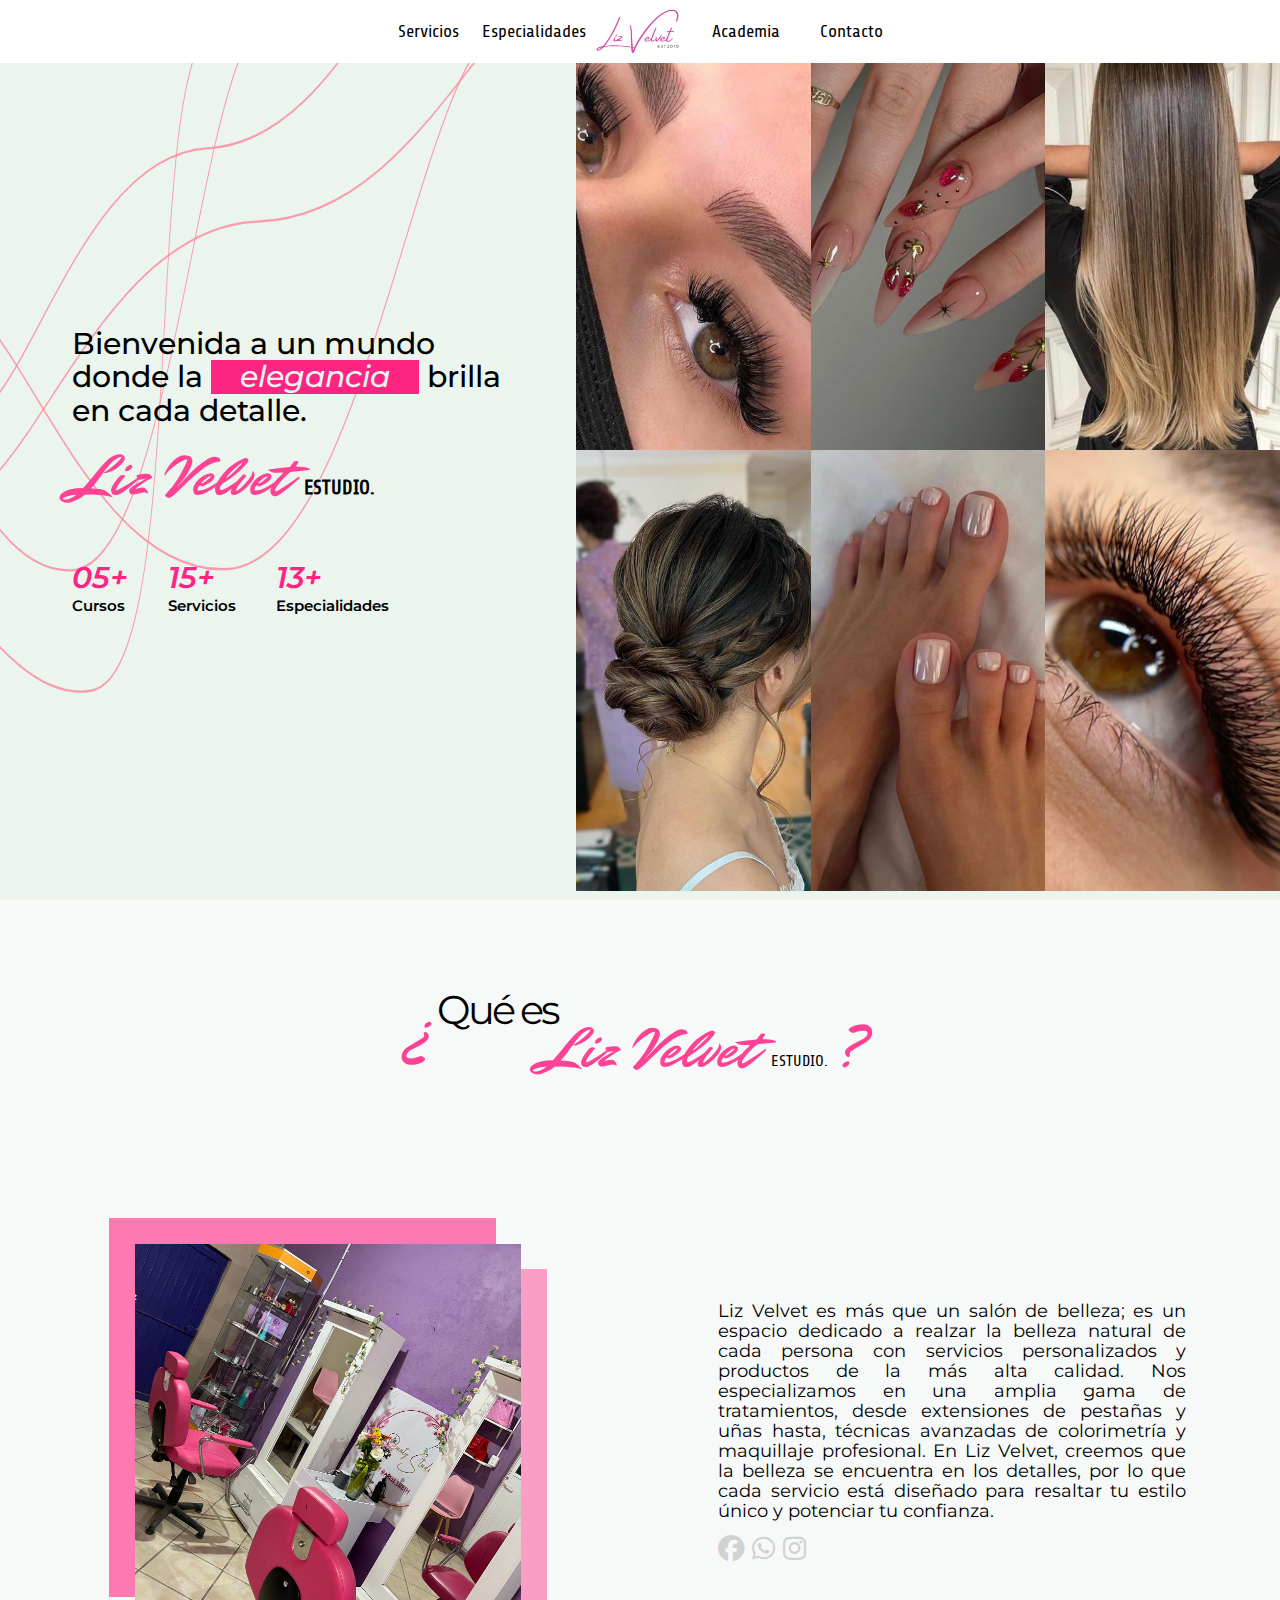
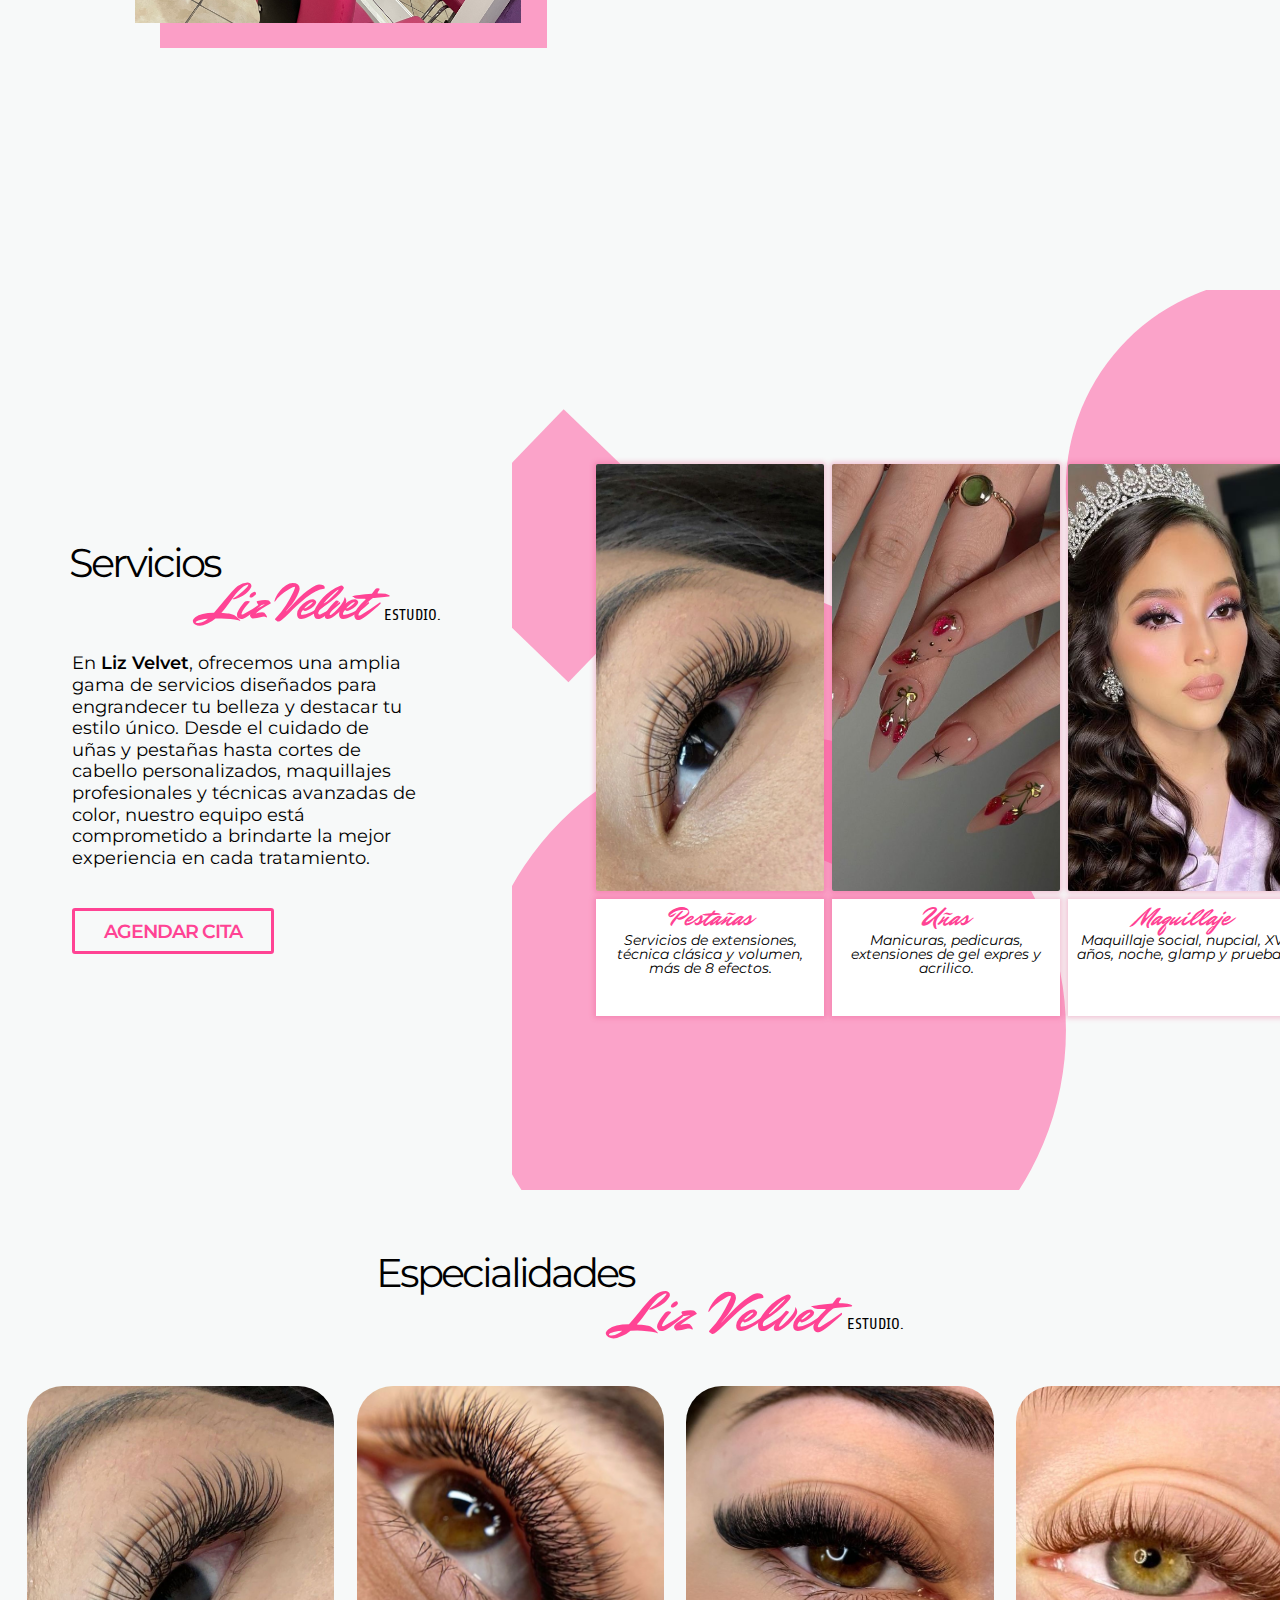
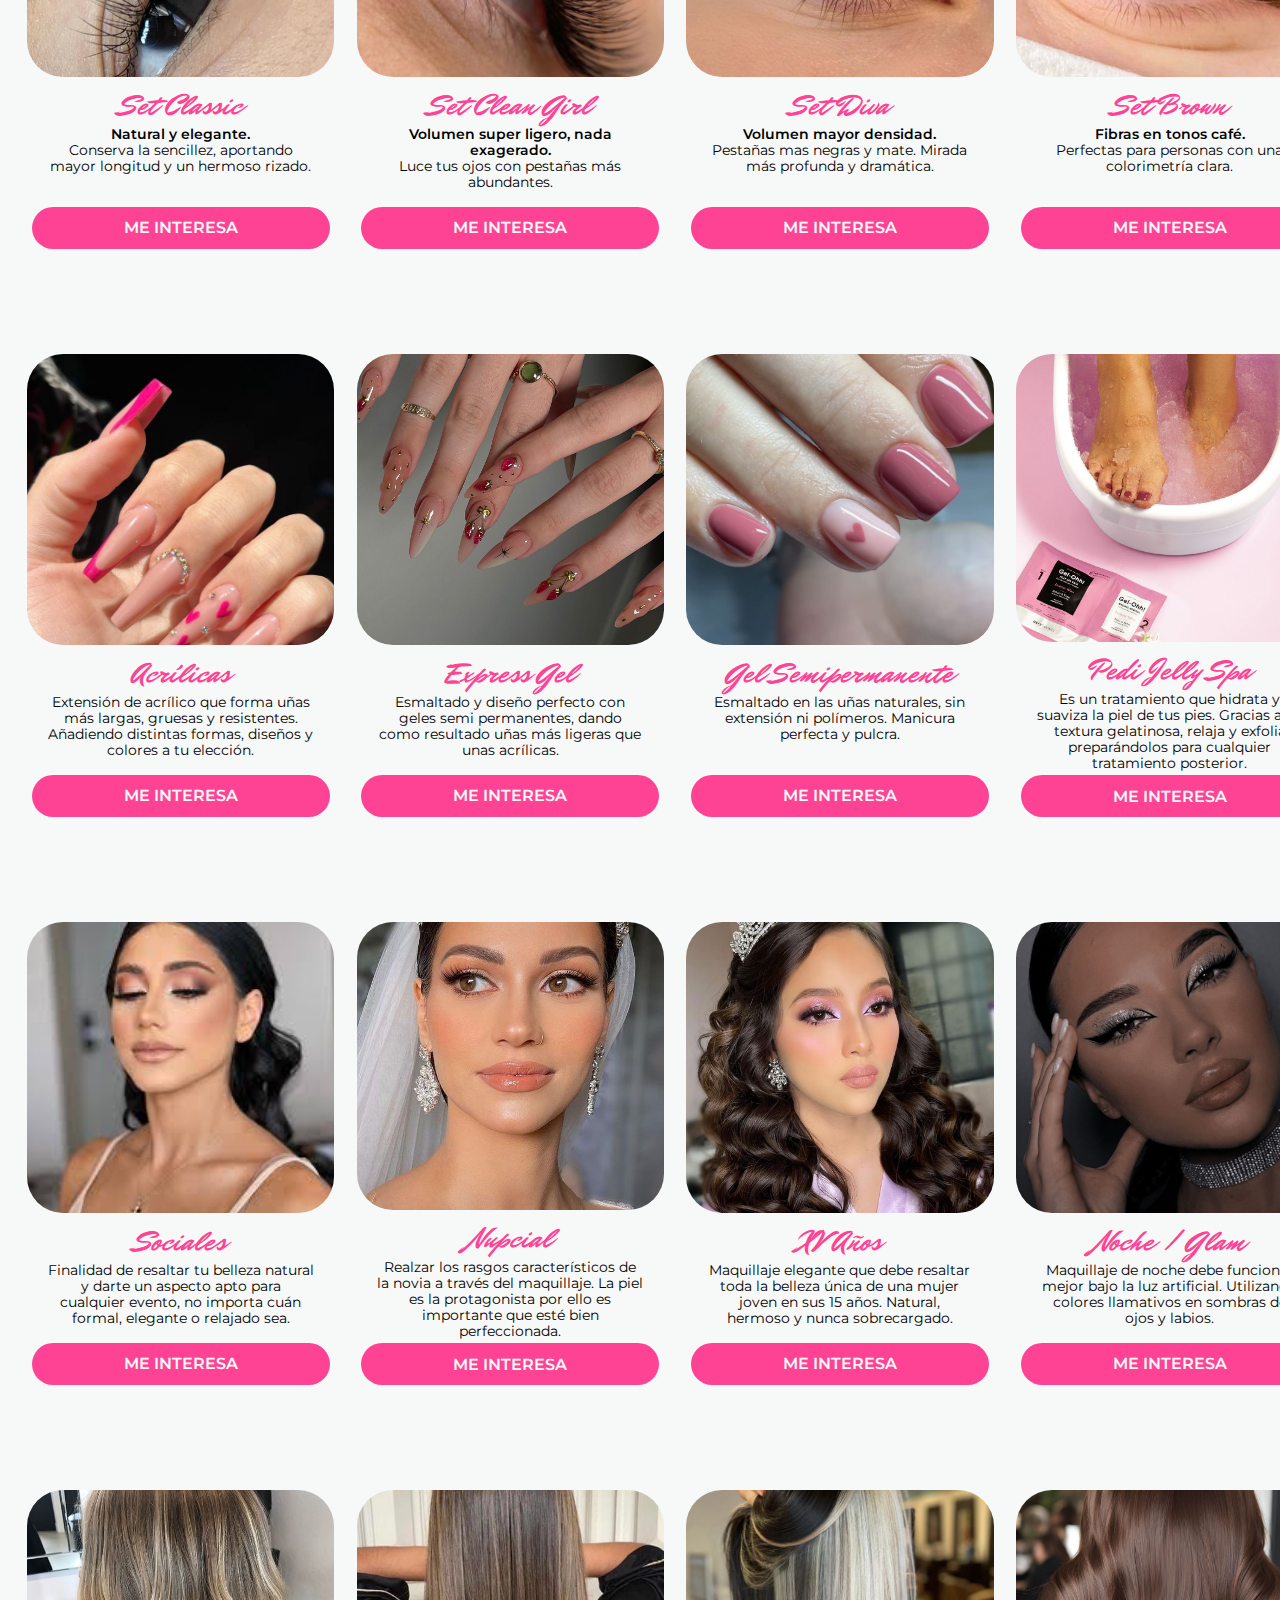
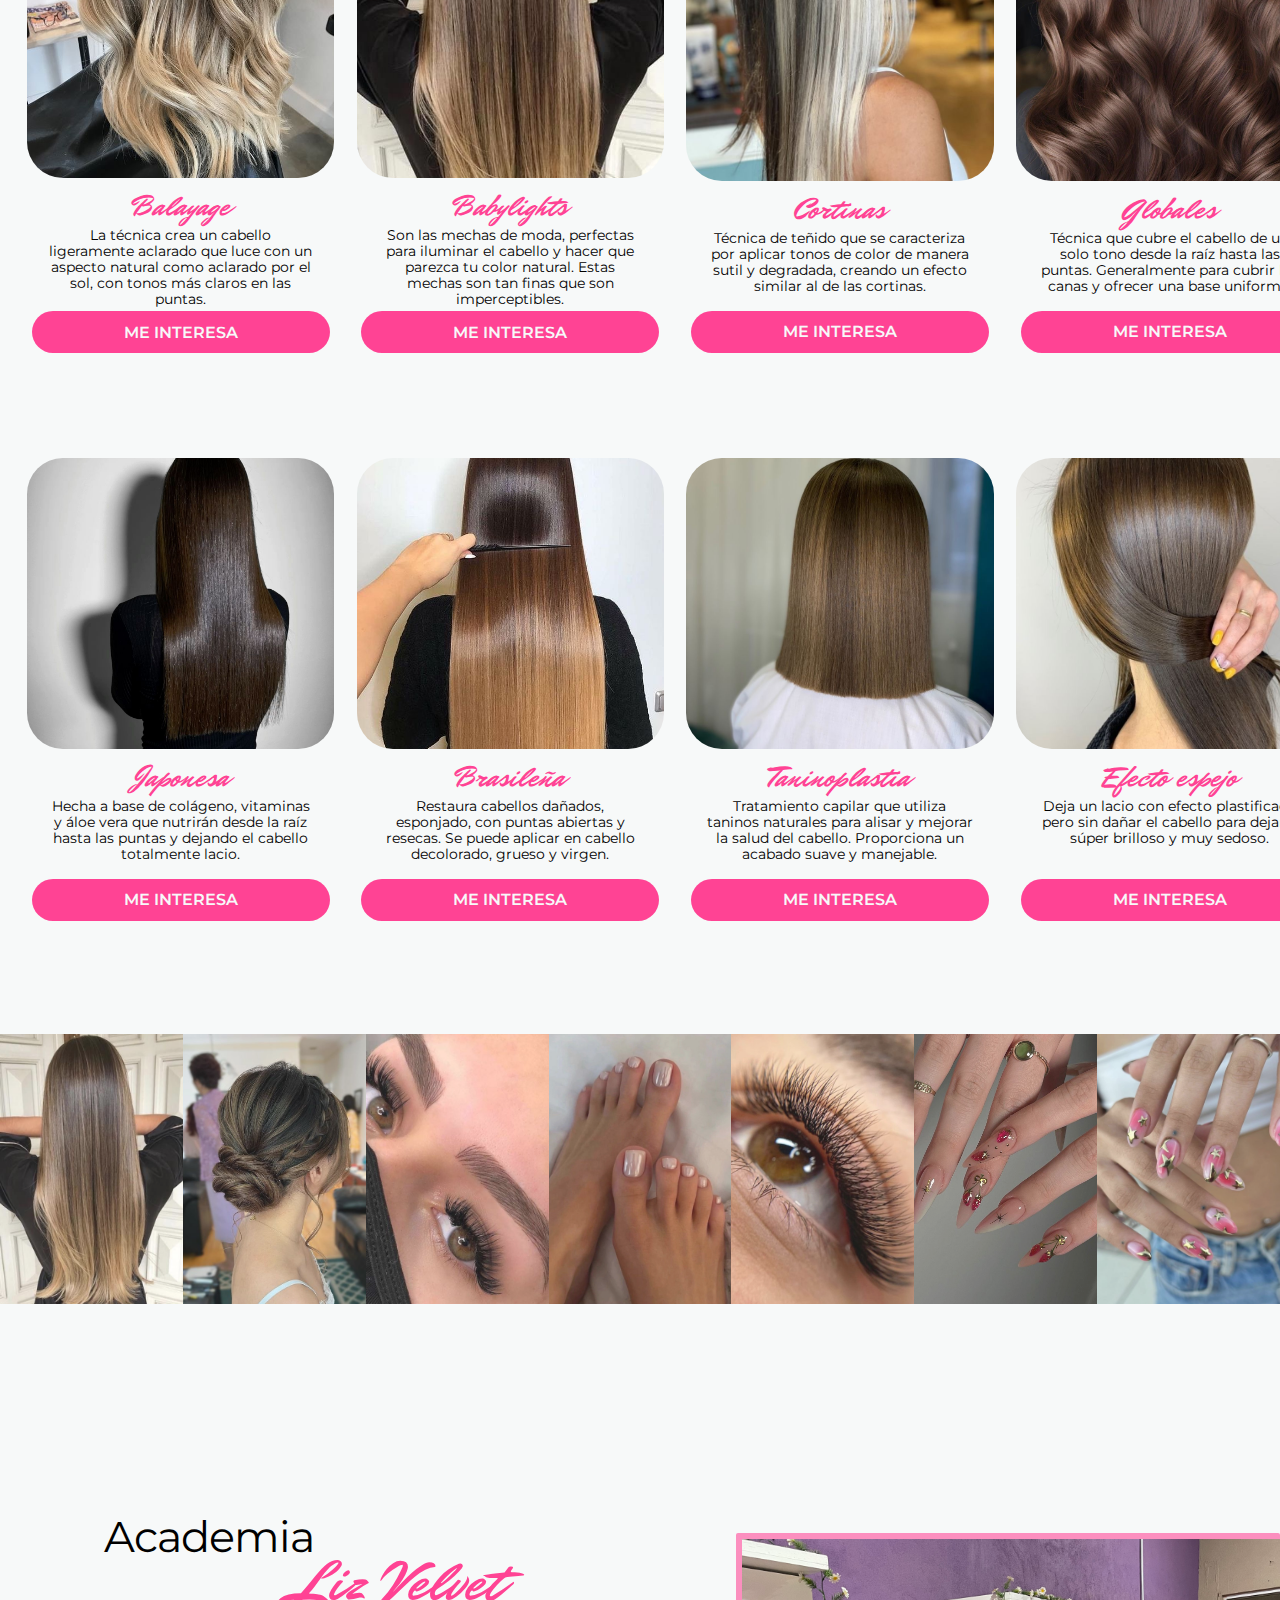
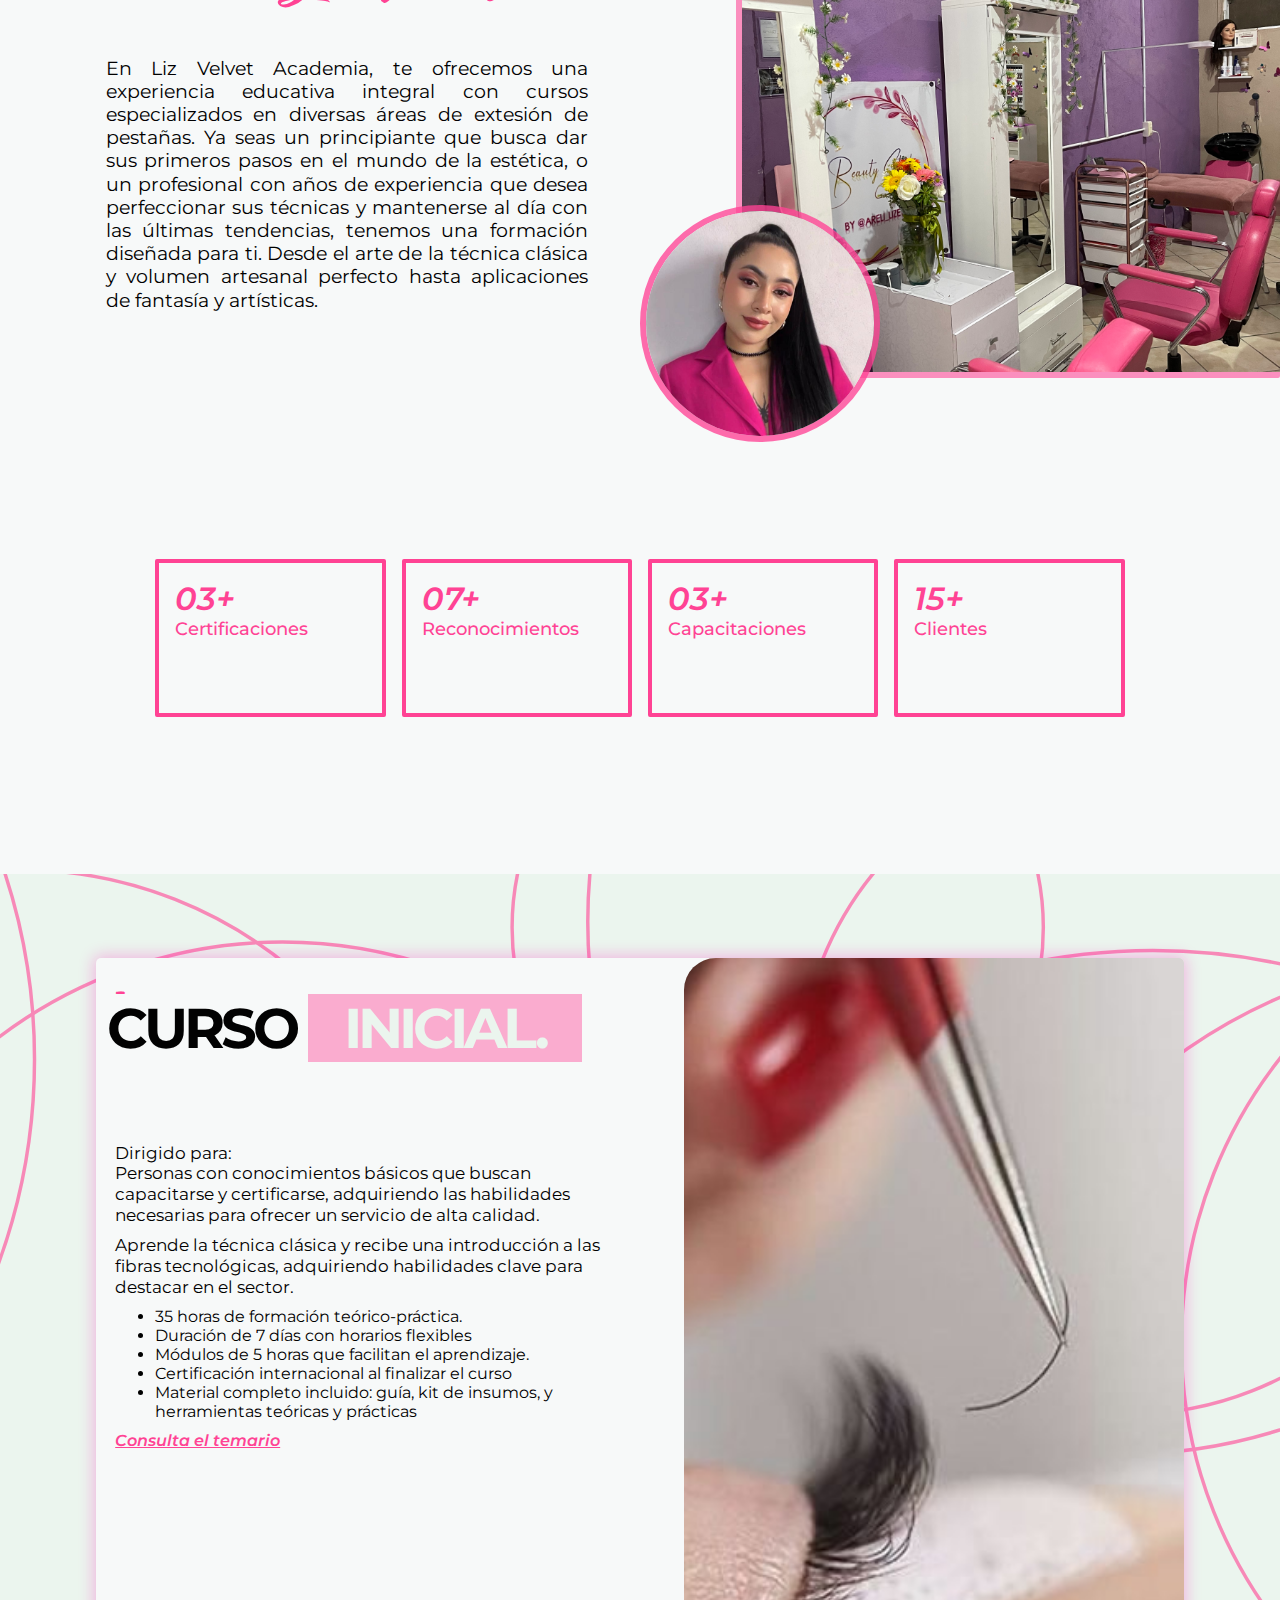
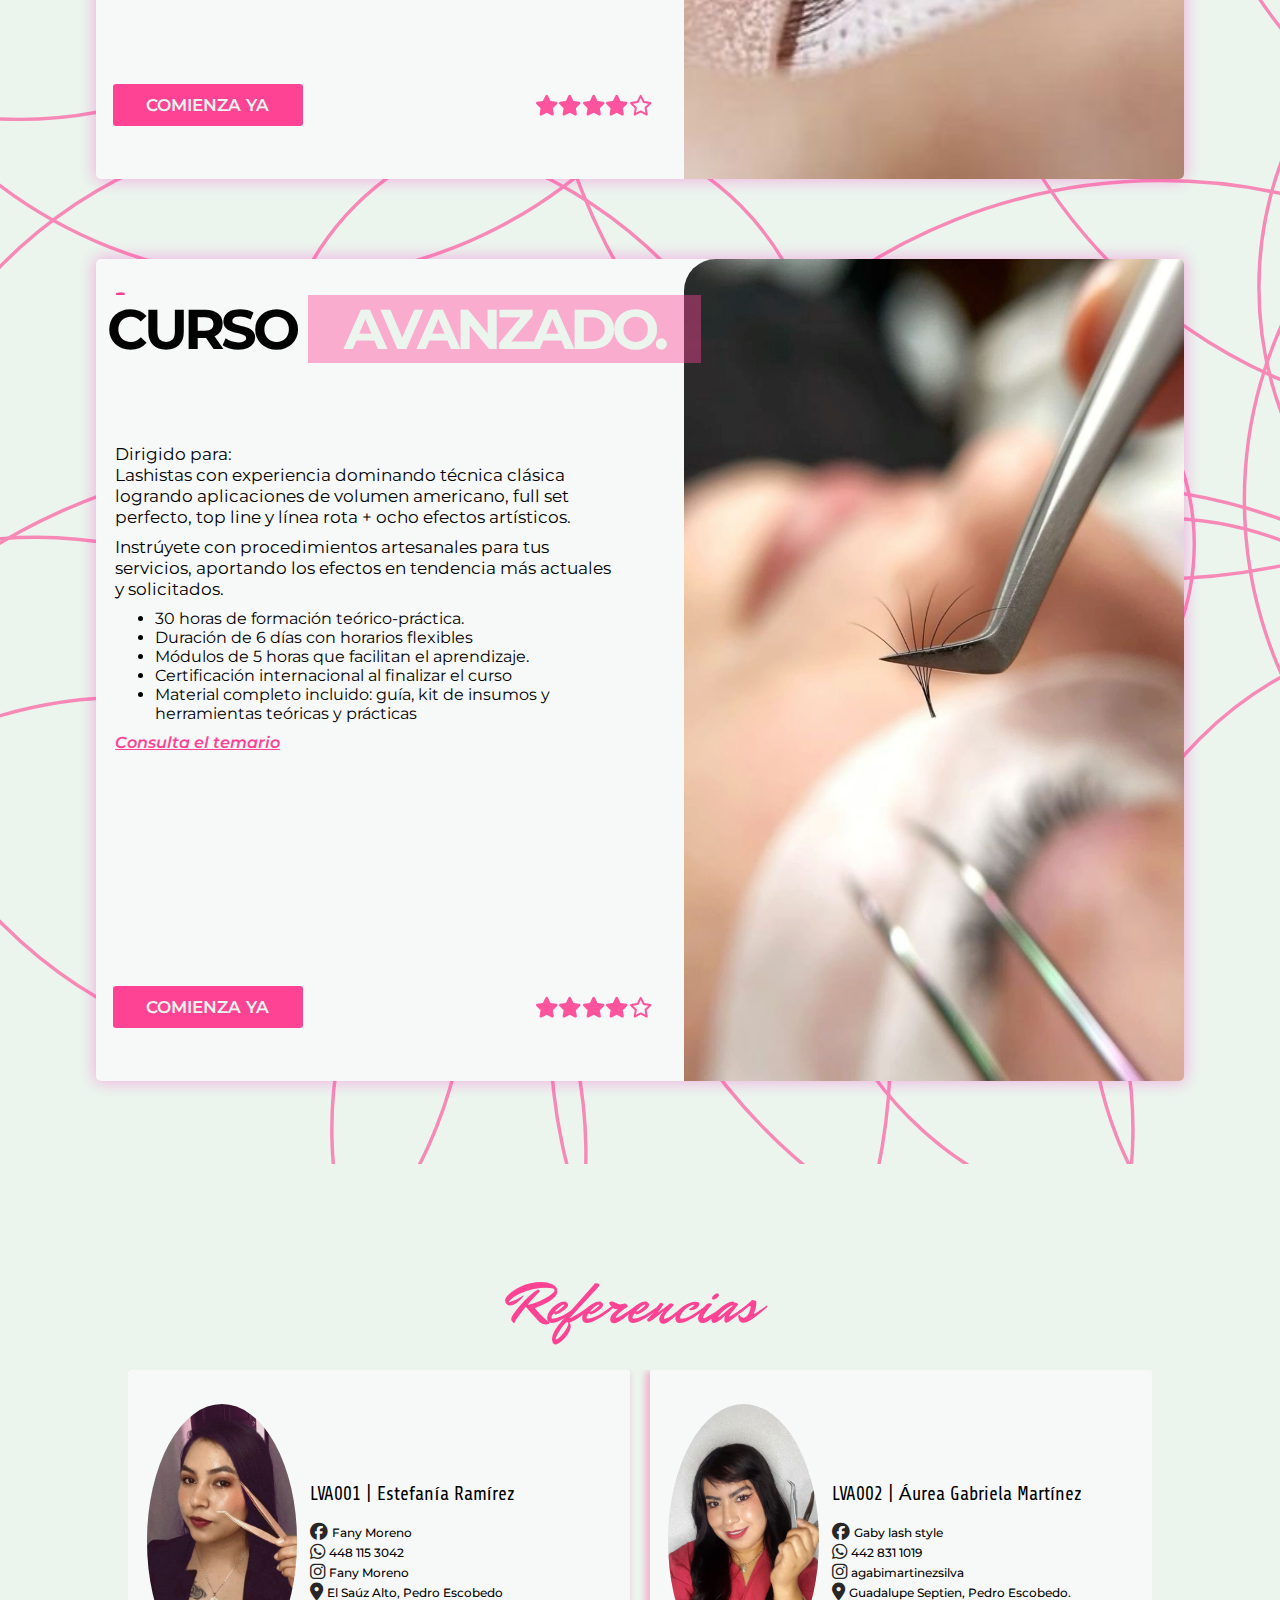
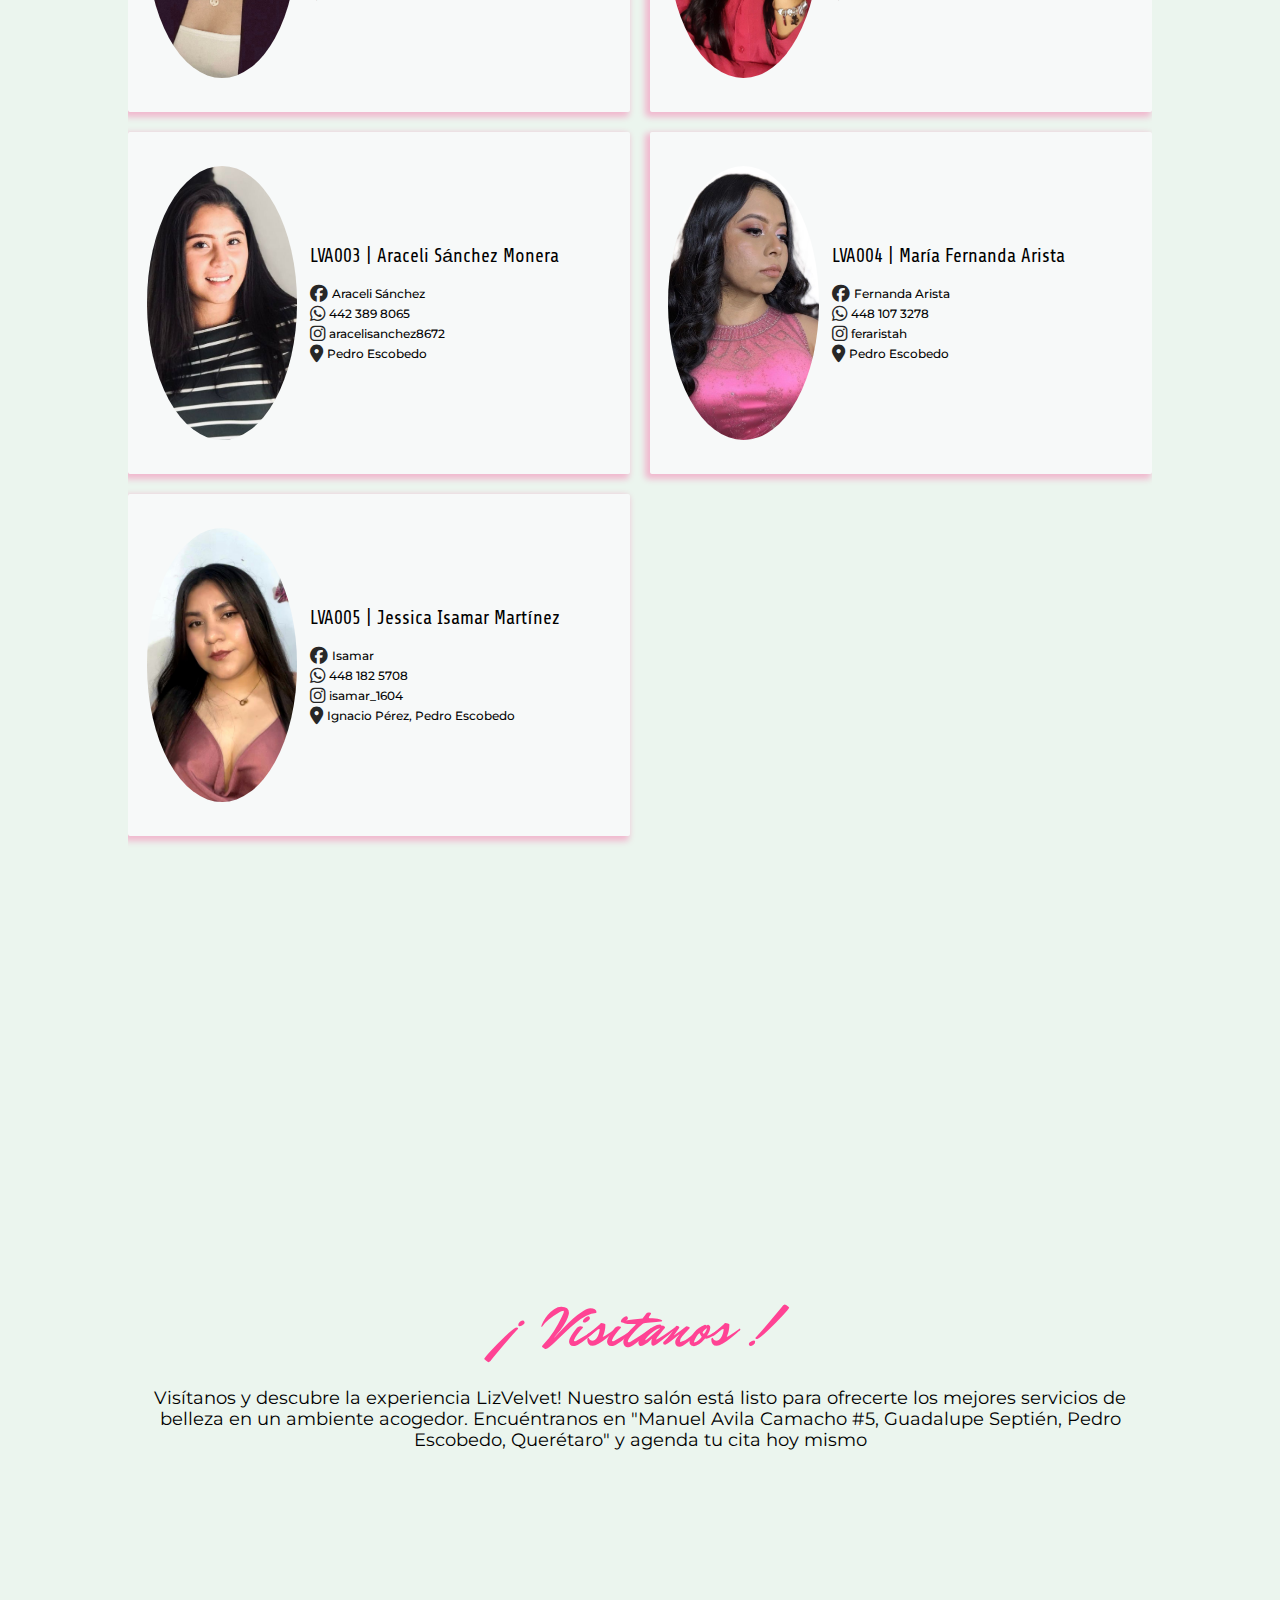
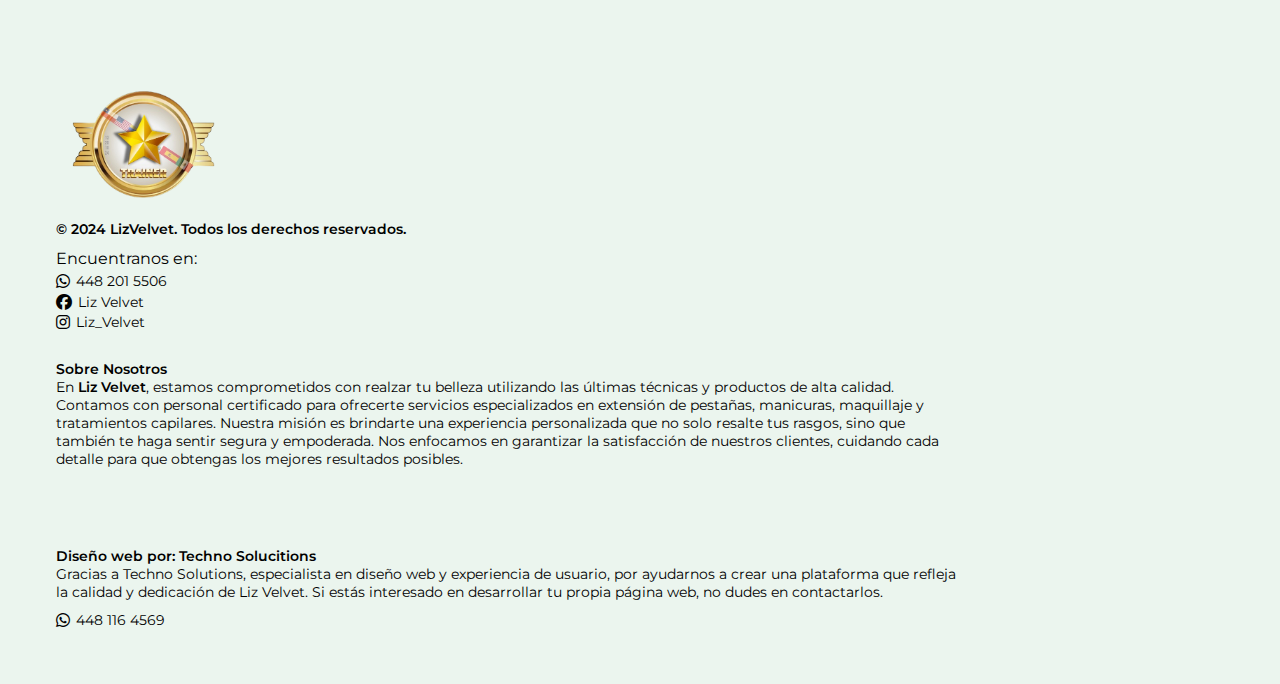
==== commit 5ee8ef73: "Pagina de construcción terminada" ====
--- a/index1.html
+++ b/index1.html
@@ -19,6 +19,7 @@
     <link rel="stylesheet" href="/styles/referencias.css" />
     <link rel="stylesheet" href="/styles/Visitanos.css" />
     <link rel="stylesheet" href="/styles/cursos.css" />
+    <link rel="icon" href="/img/ceja.png" type="image/png">
 
     <link rel="stylesheet" href="https://cdnjs.cloudflare.com/ajax/libs/font-awesome/6.2.0/css/all.min.css" />
     <script defer src="animaciones.js"></script>
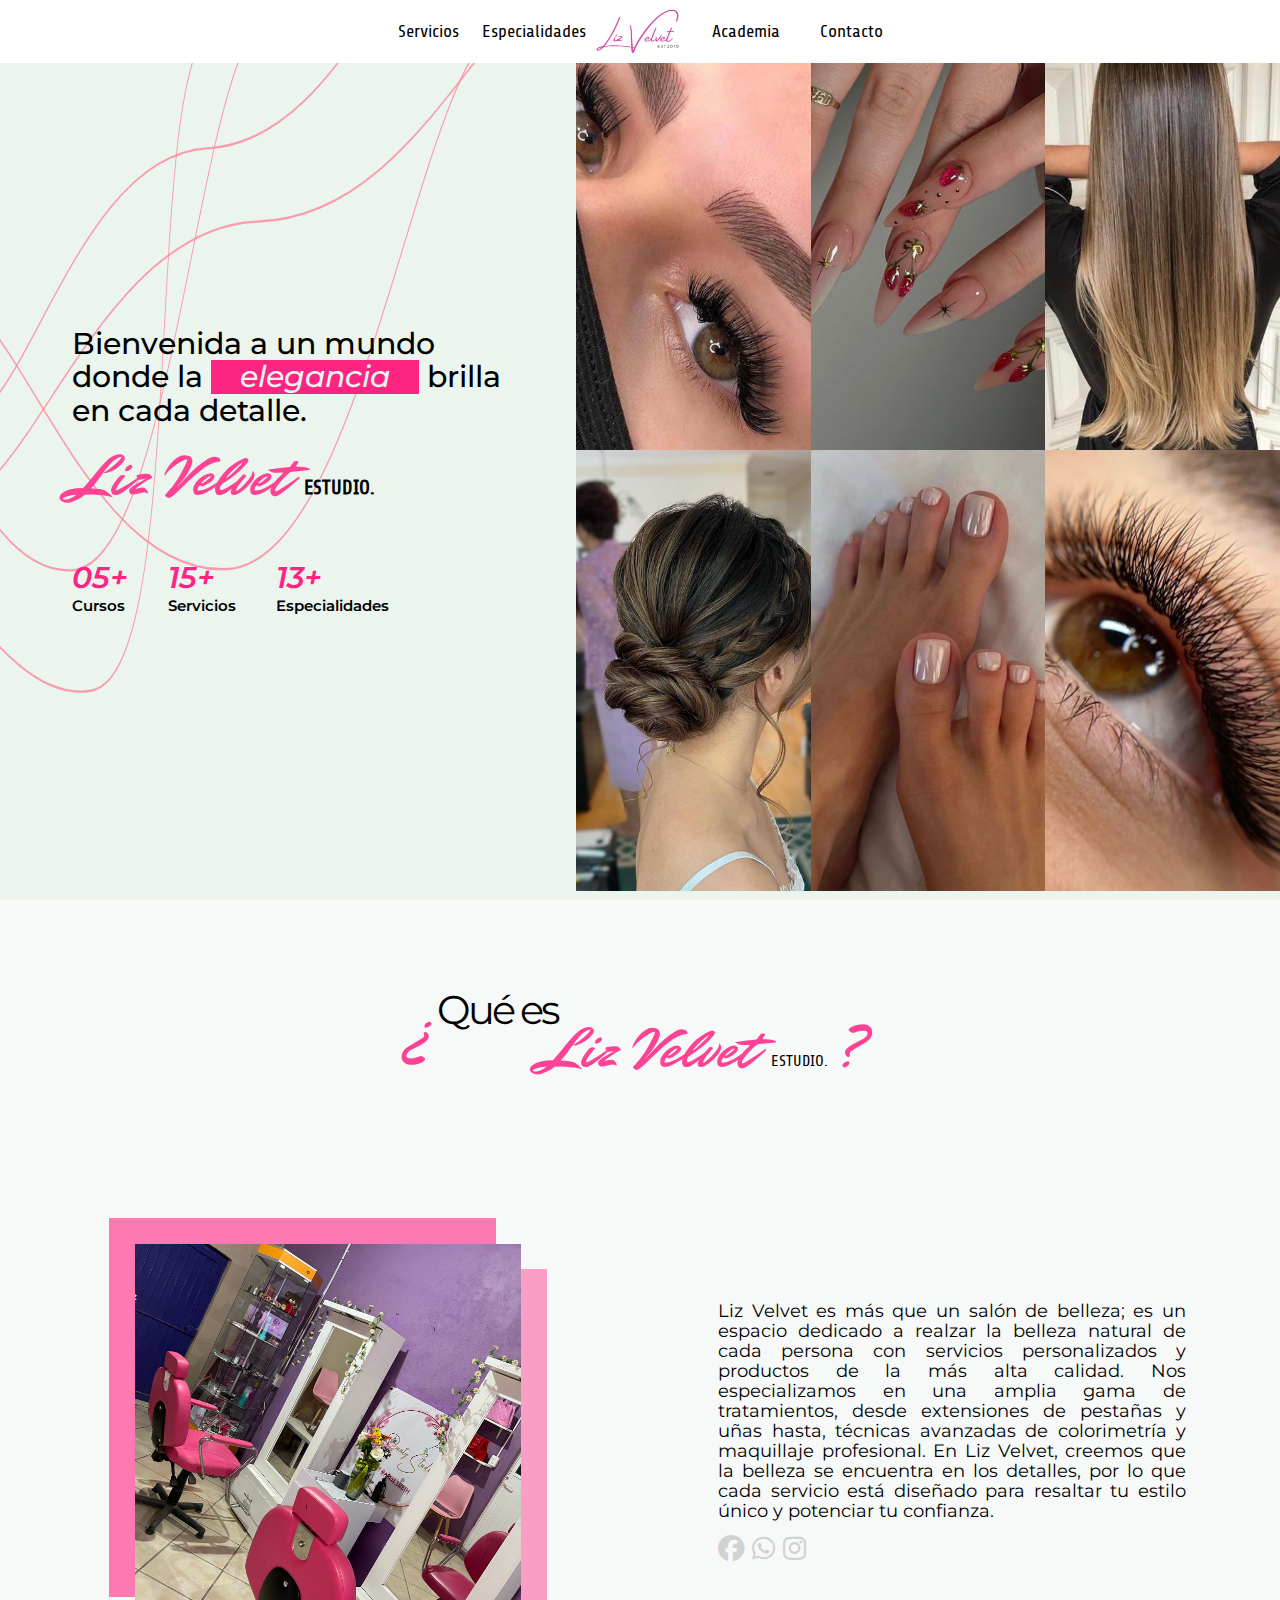
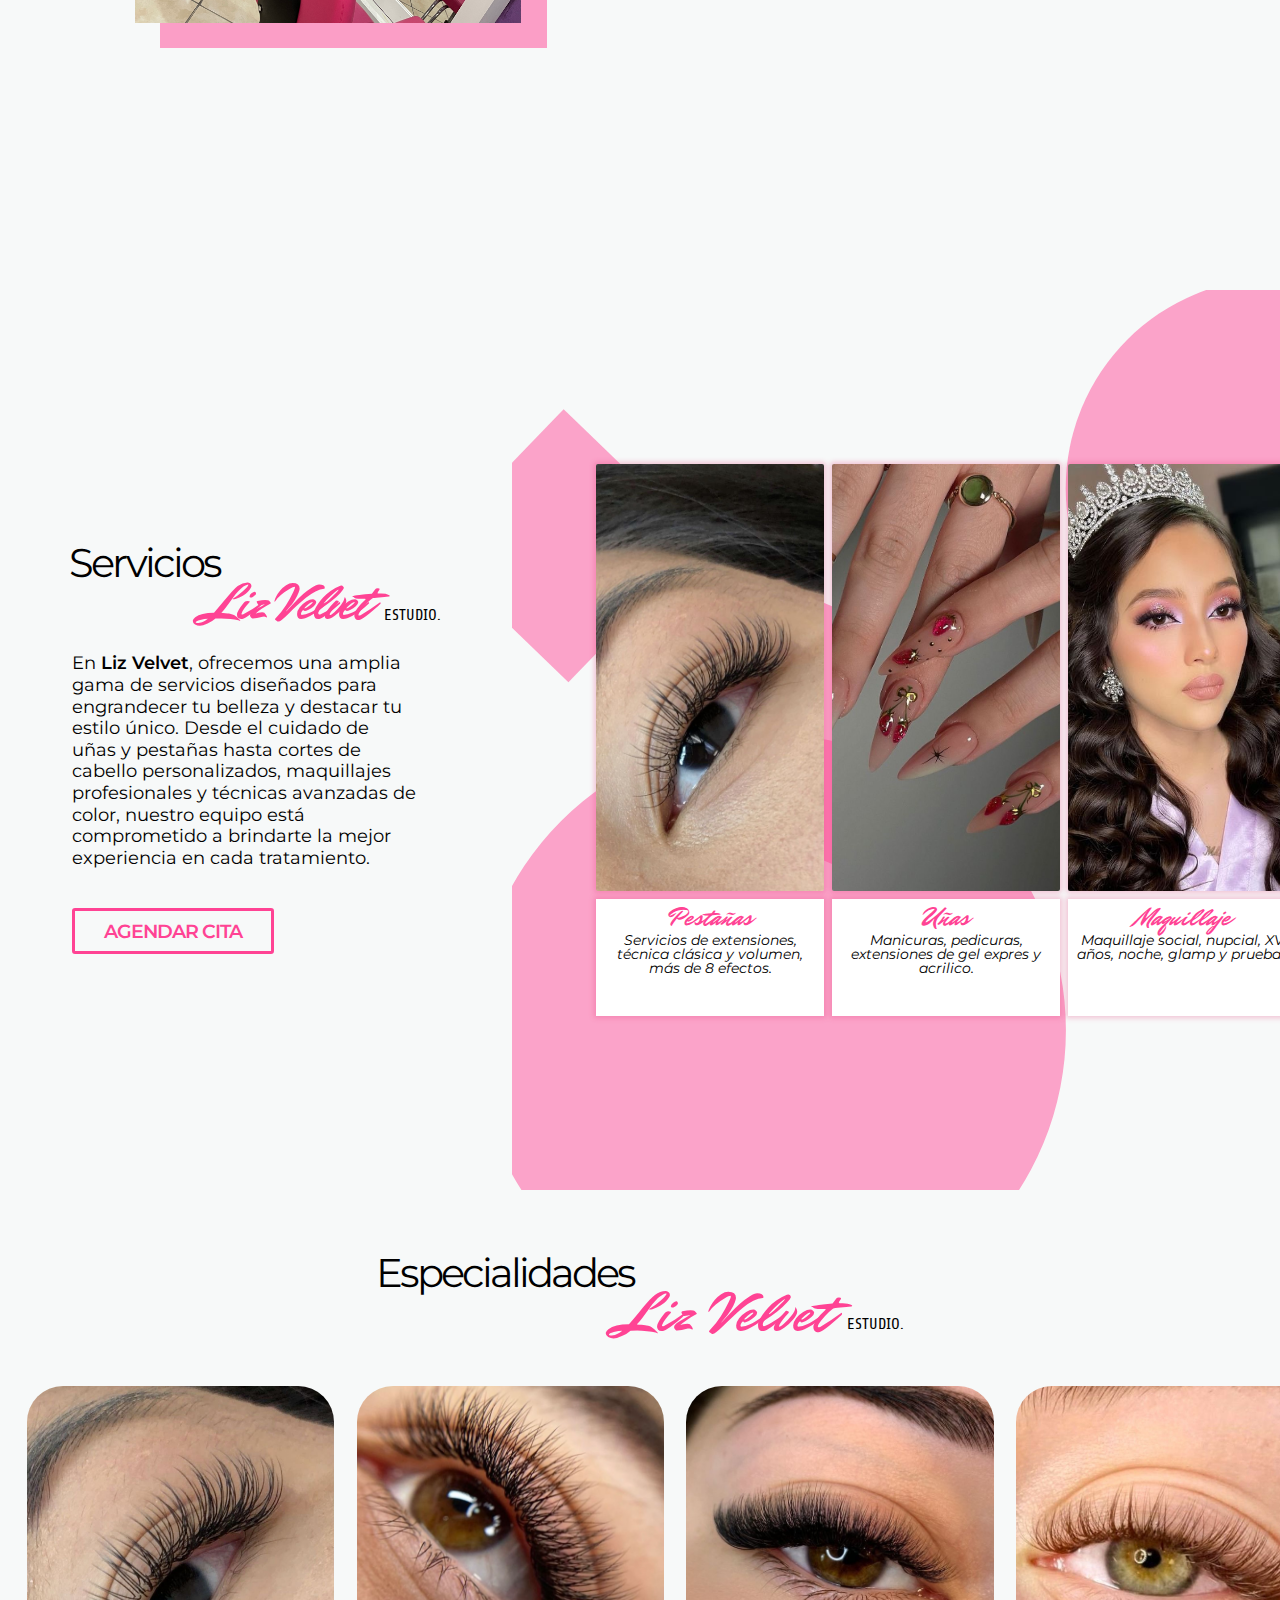
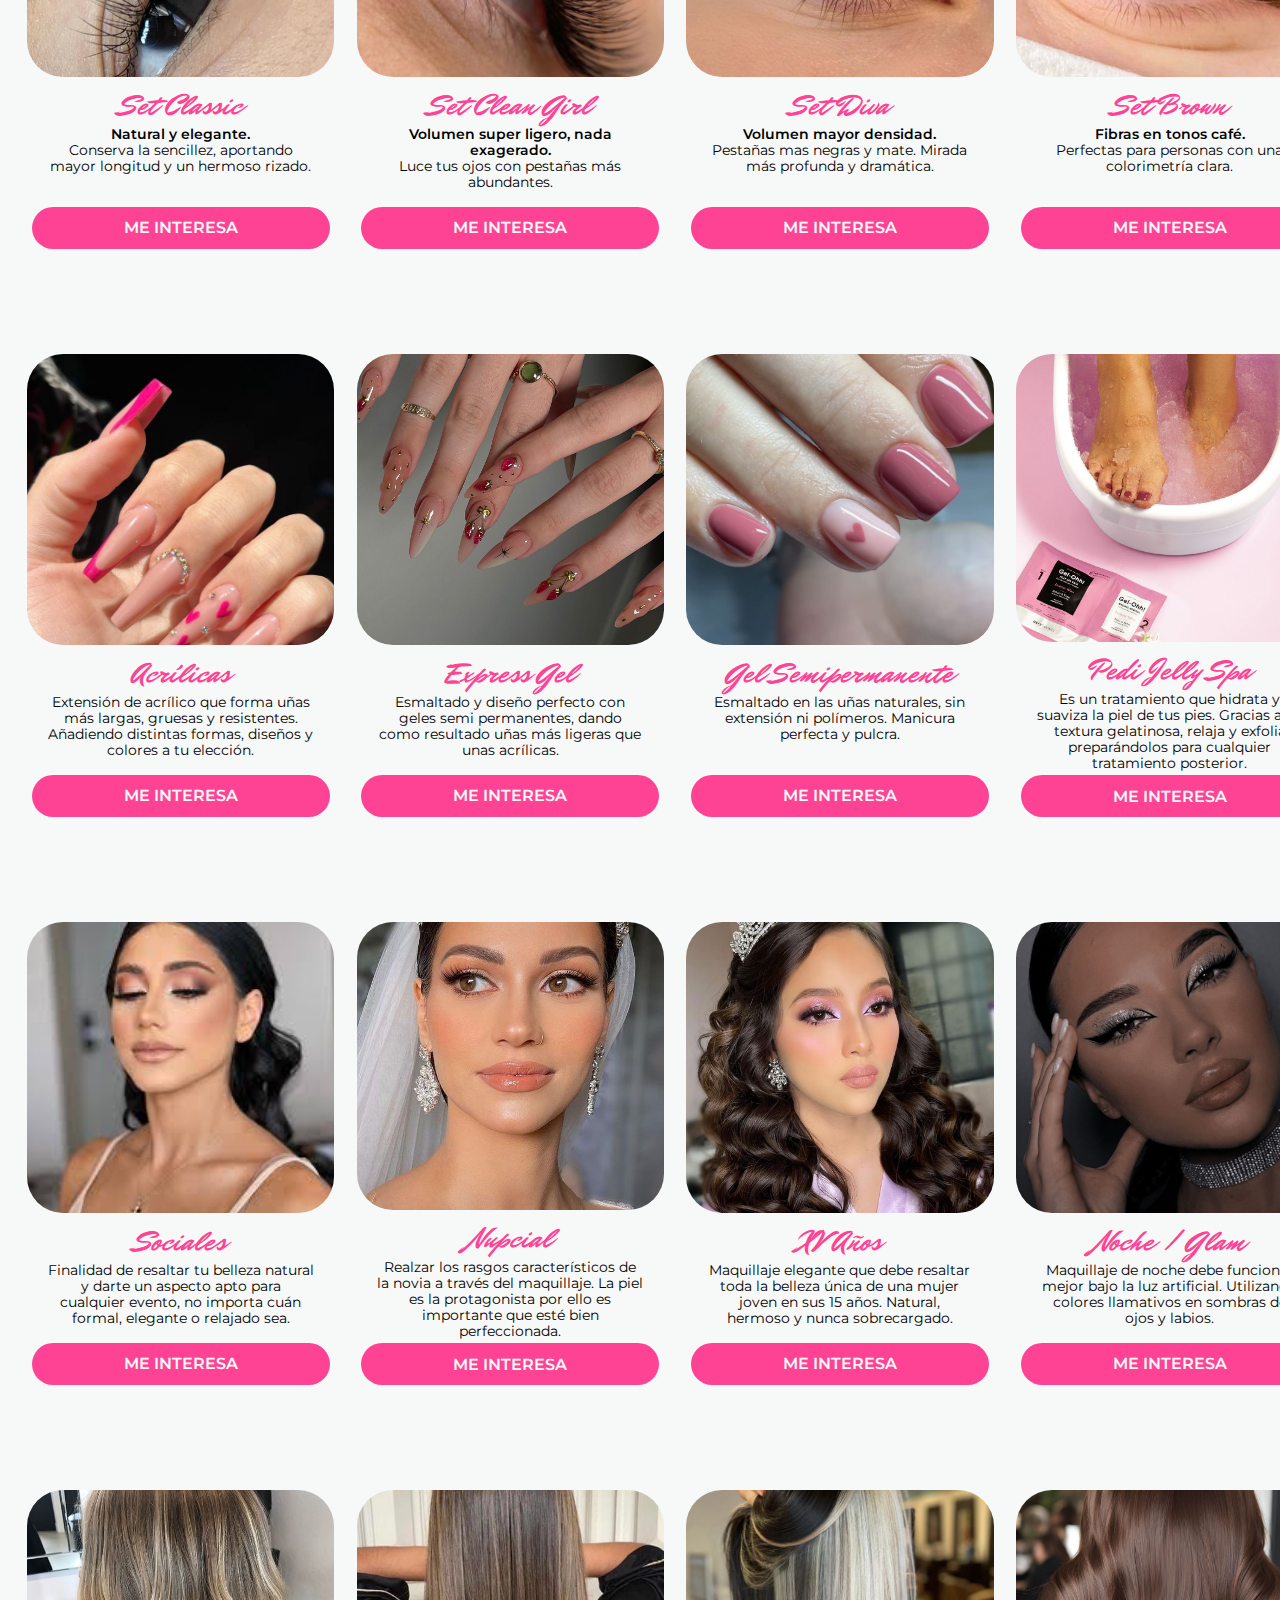
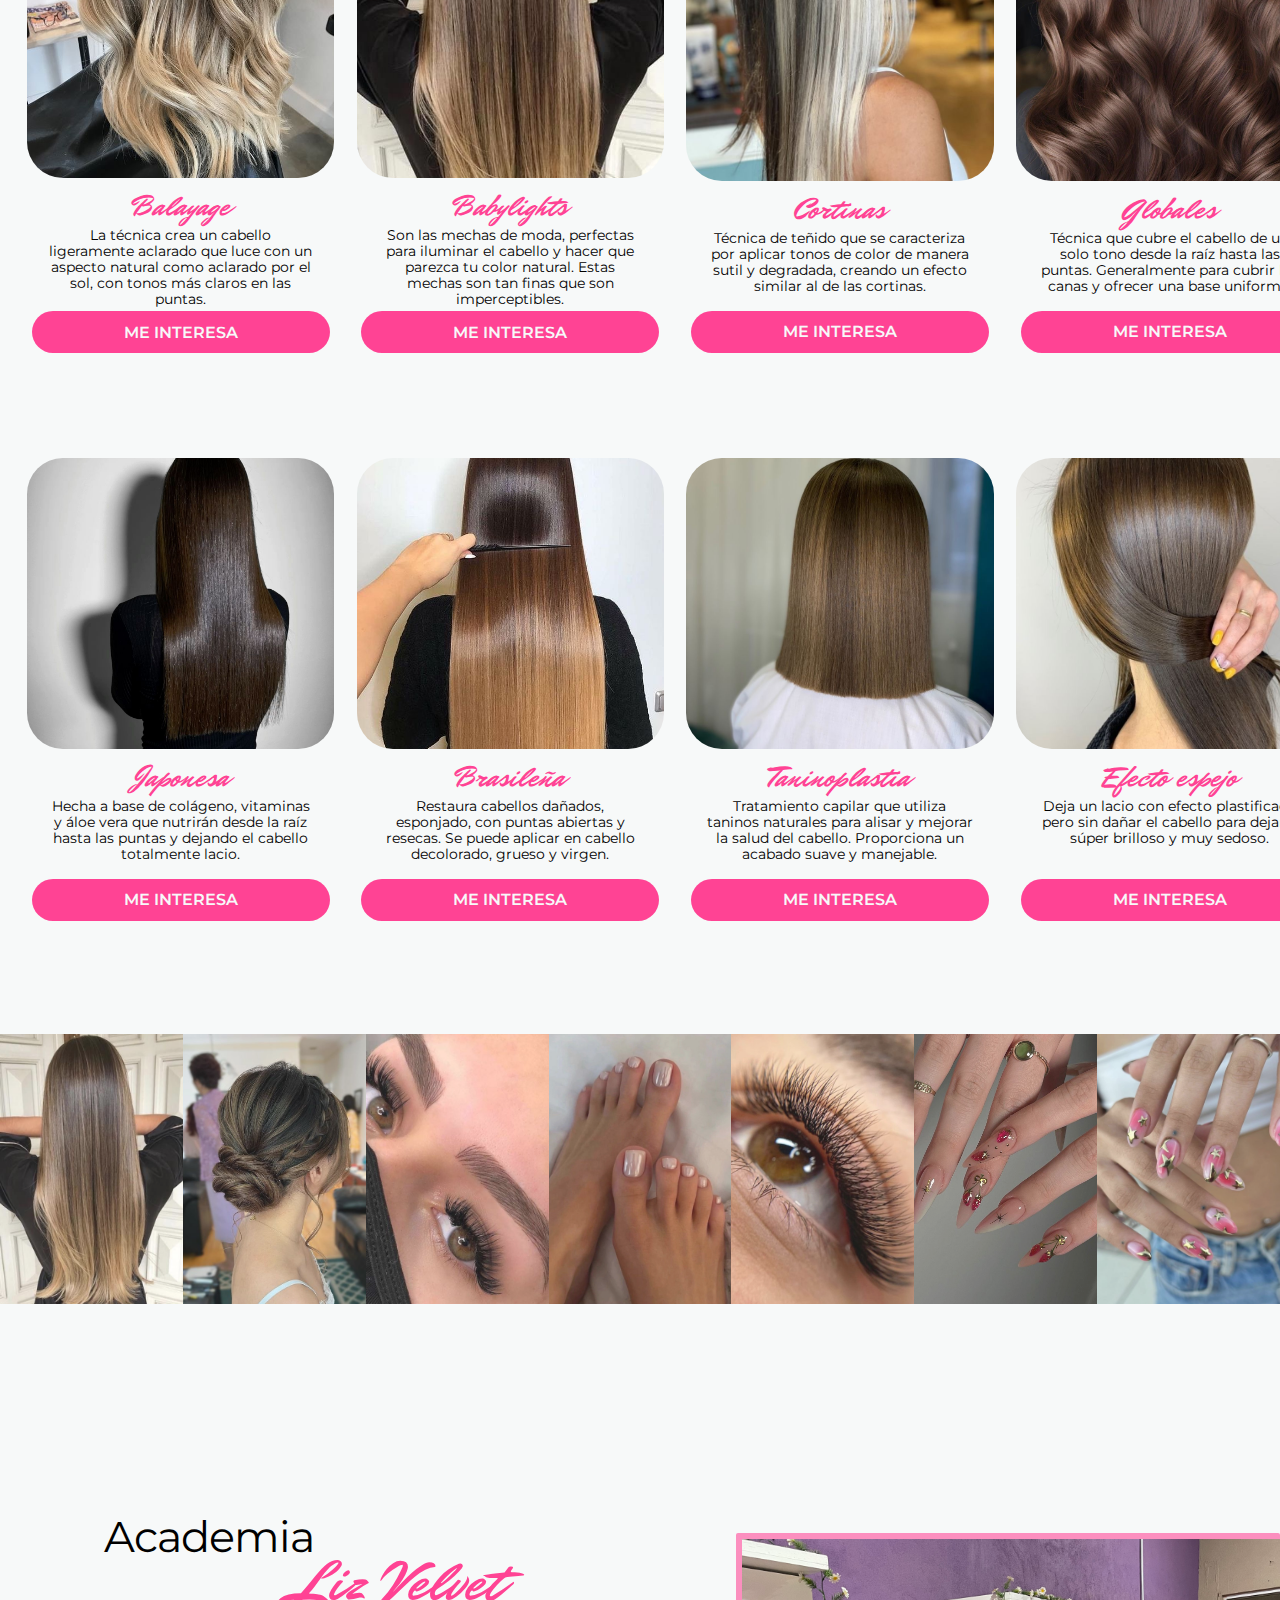
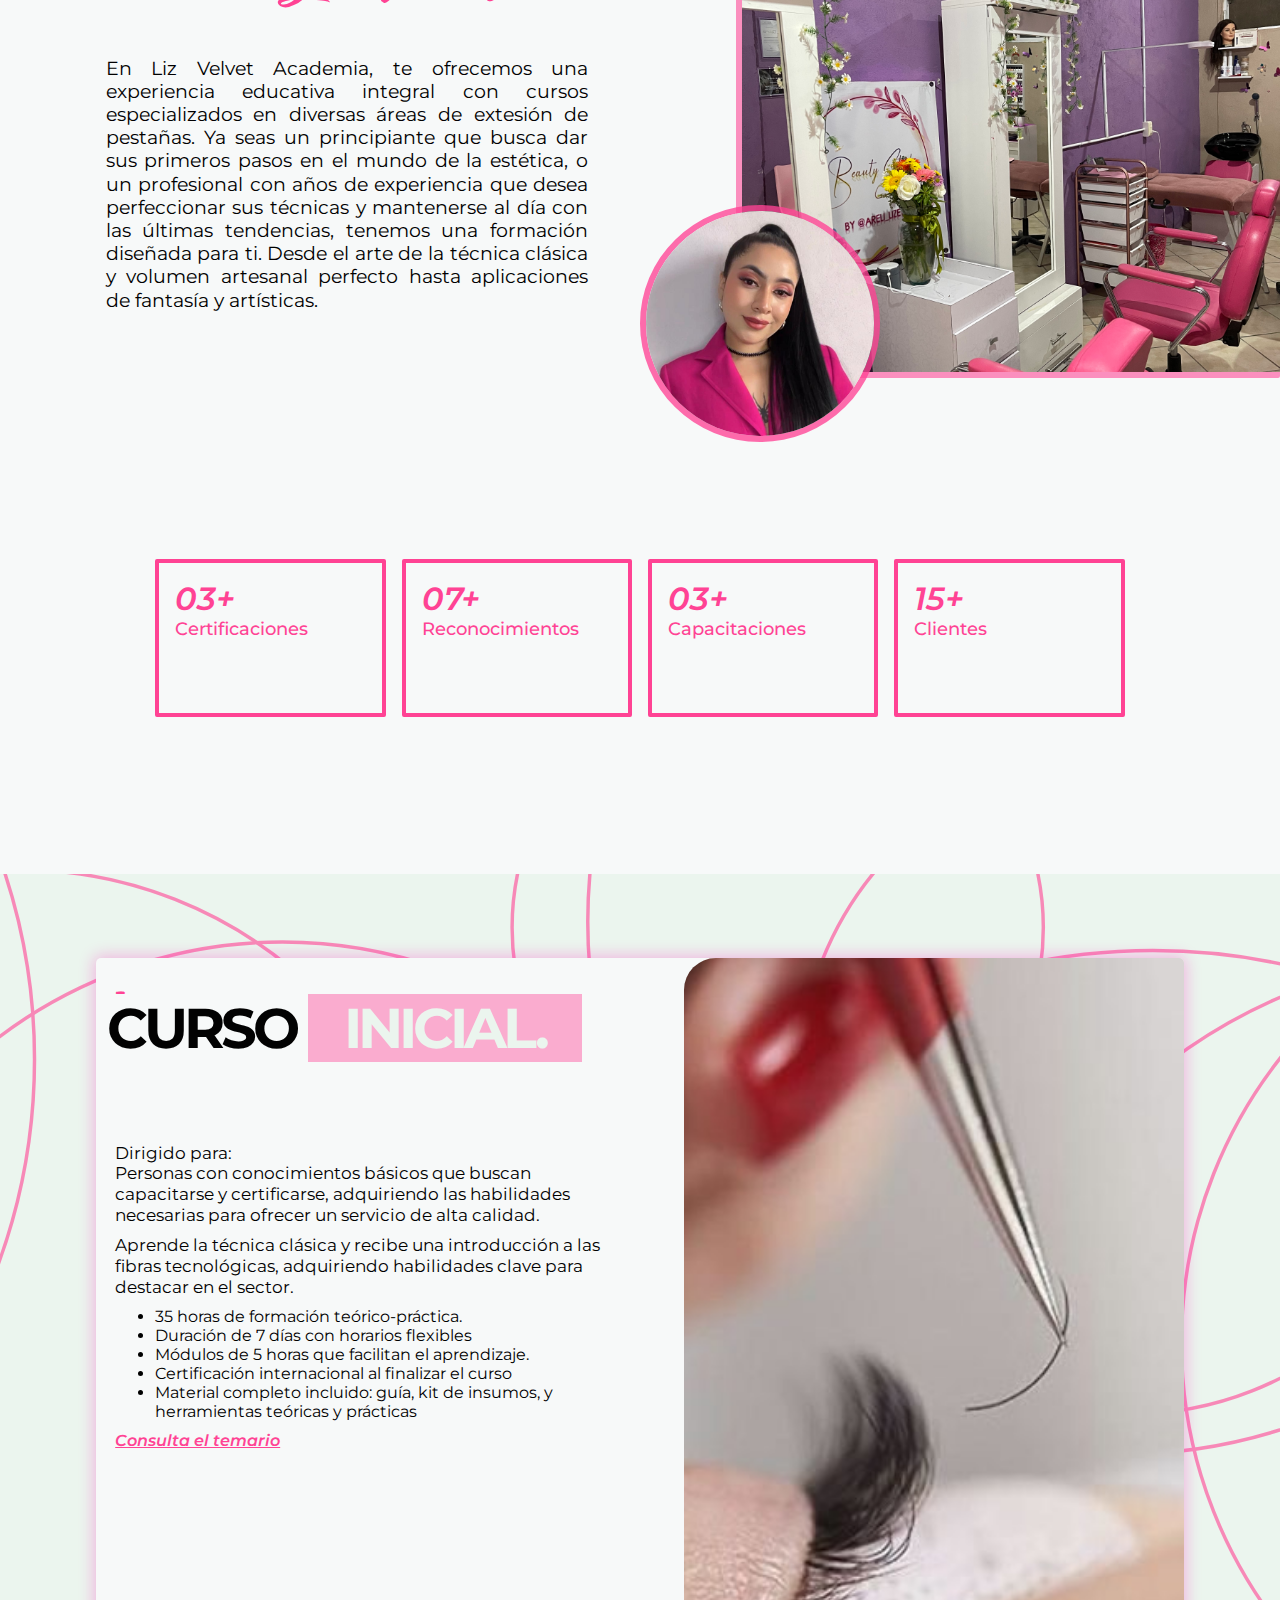
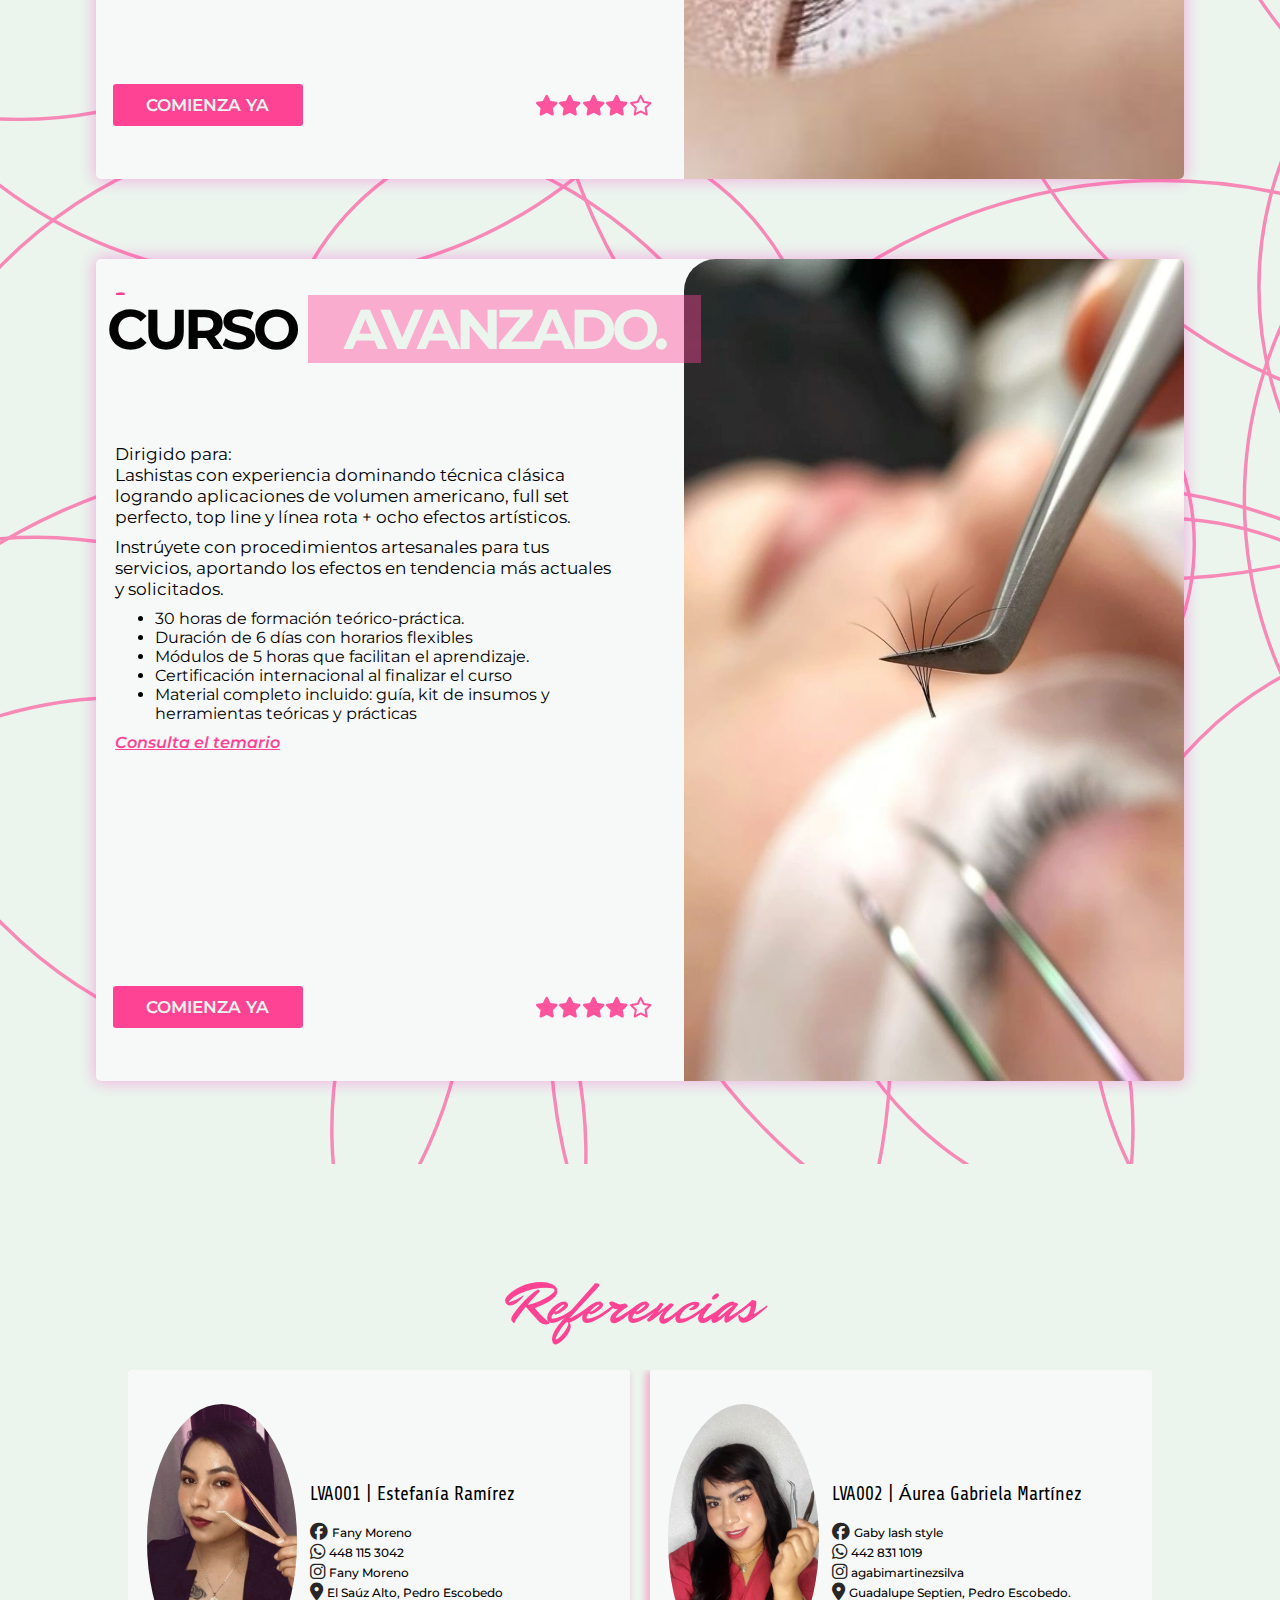
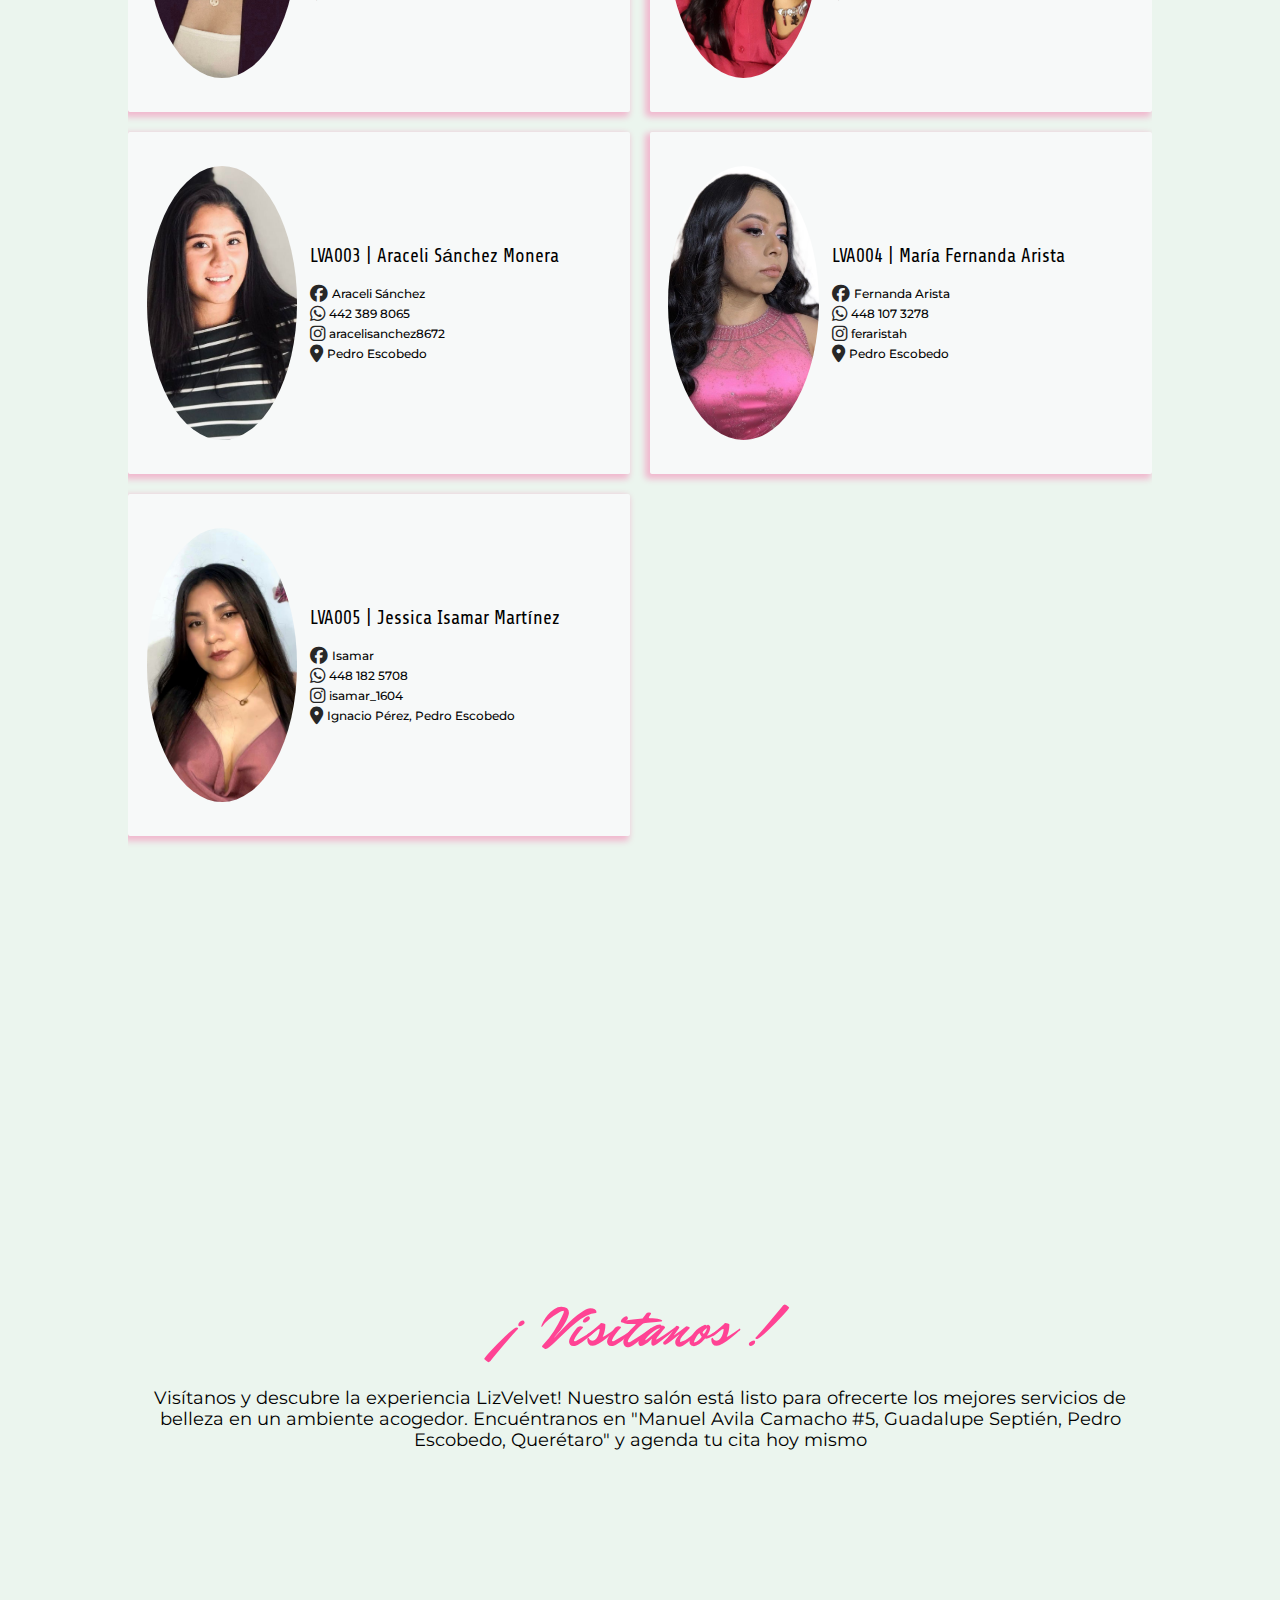
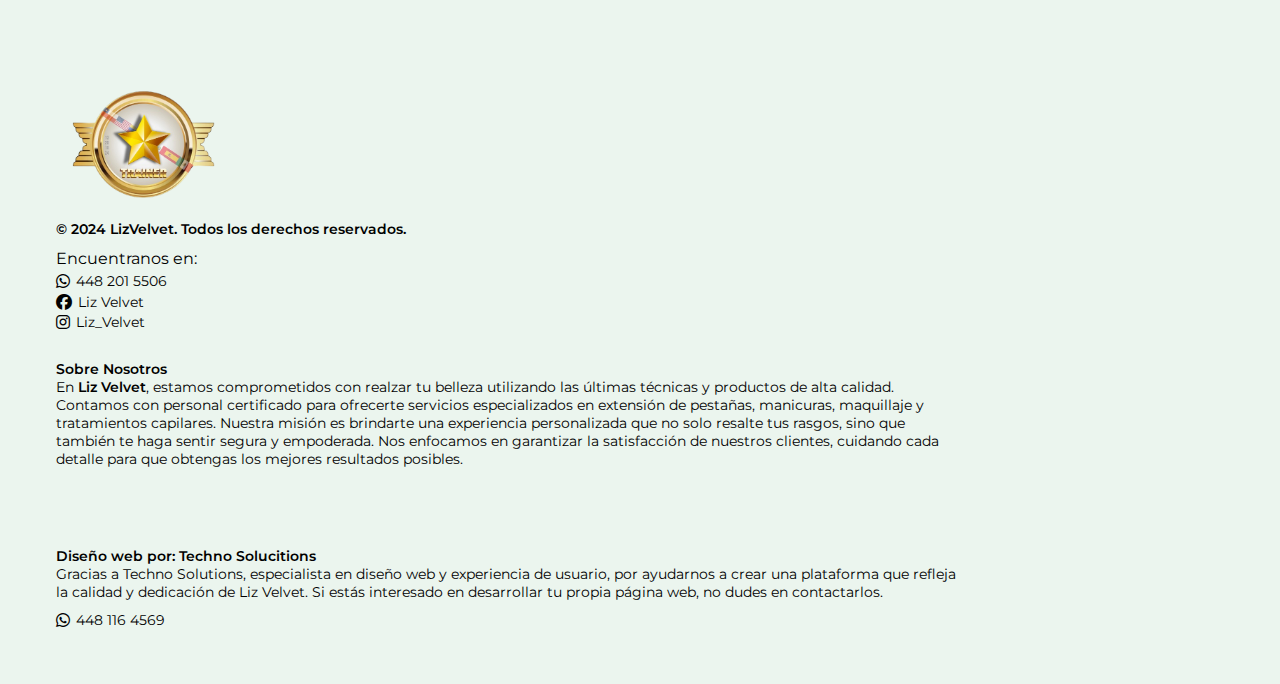
==== commit 648dbcd8: "Pagina de construcción terminada" ====
--- a/index1.html
+++ b/index1.html
@@ -6,7 +6,7 @@
     <meta http-equiv="X-UA-Compatible" content="IE=edge" />
     <meta name="viewport" content="width=device-width, initial-scale=1.0" />
 
-    <title>LizVelvet</title>
+    <title>Liz Velvet</title>
 
     <!-- Imports CSS-->
     <link rel="stylesheet" href="/styles/style.css" />
